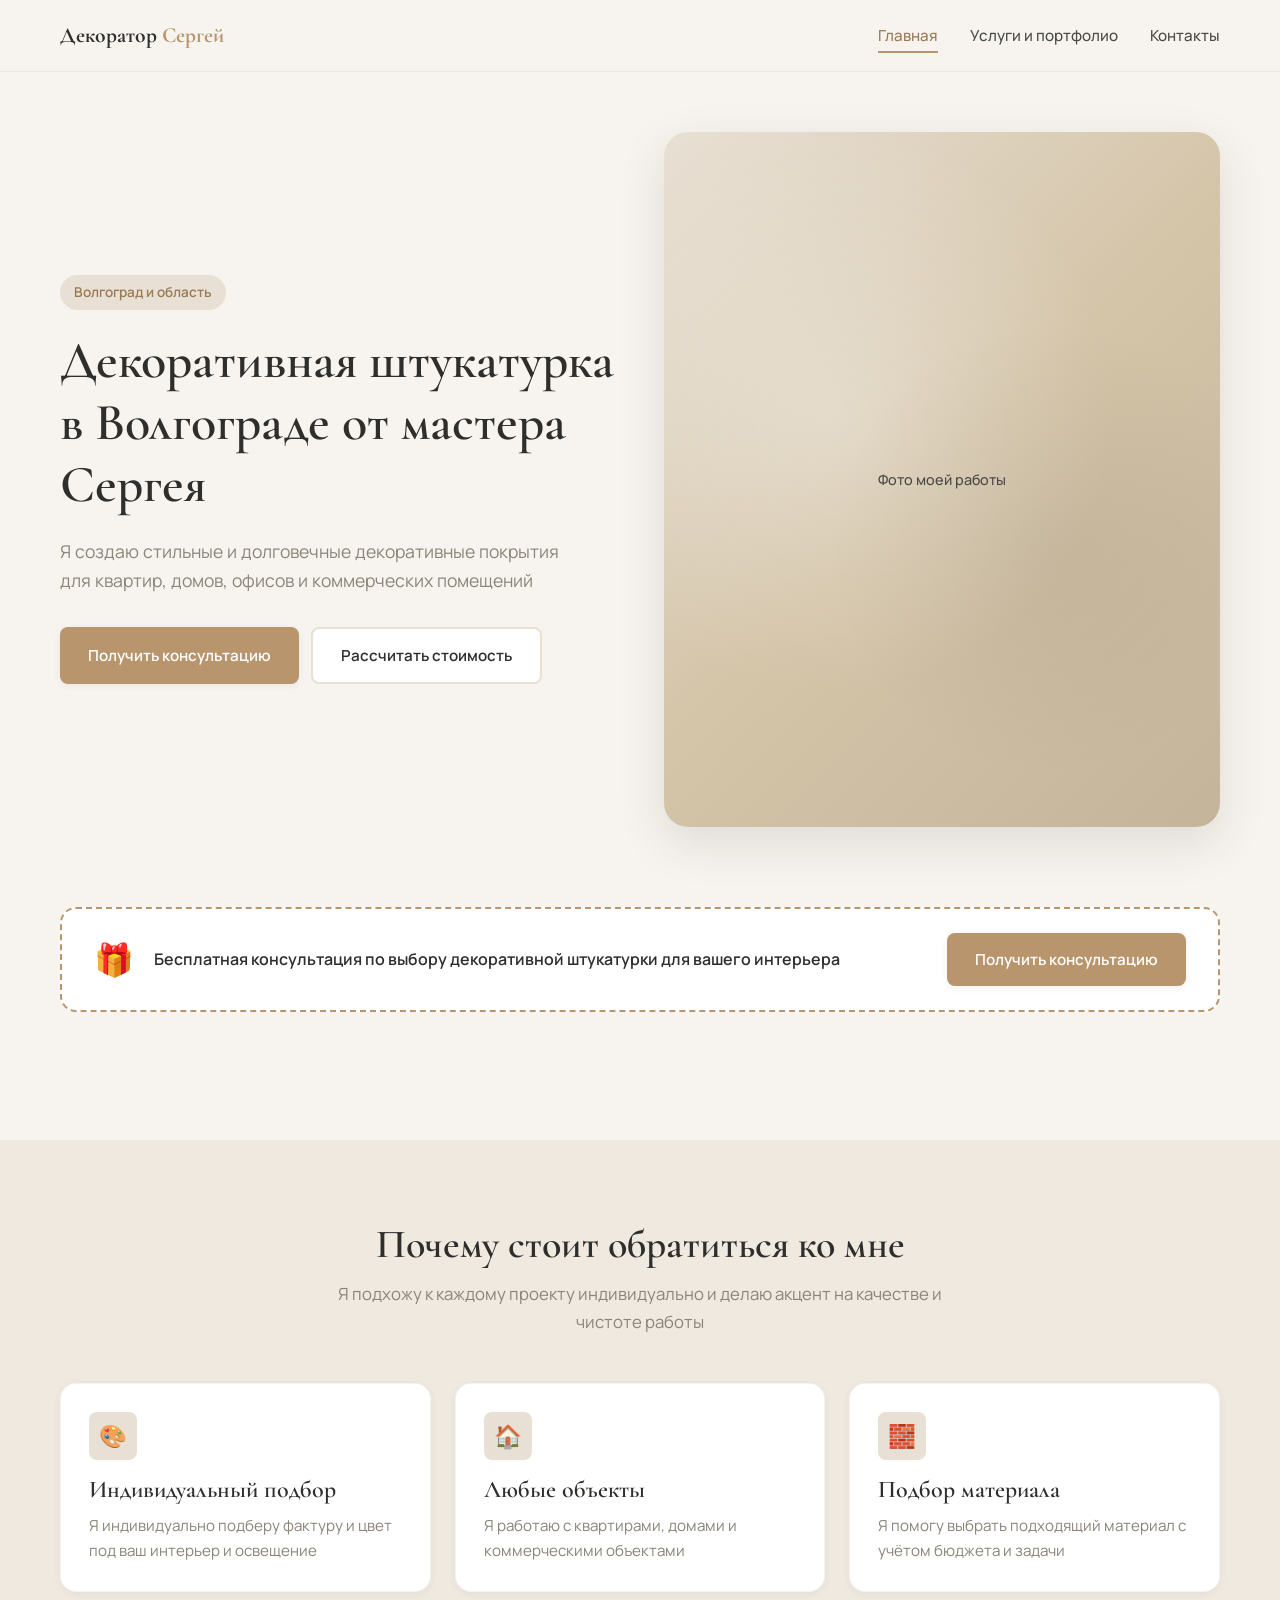
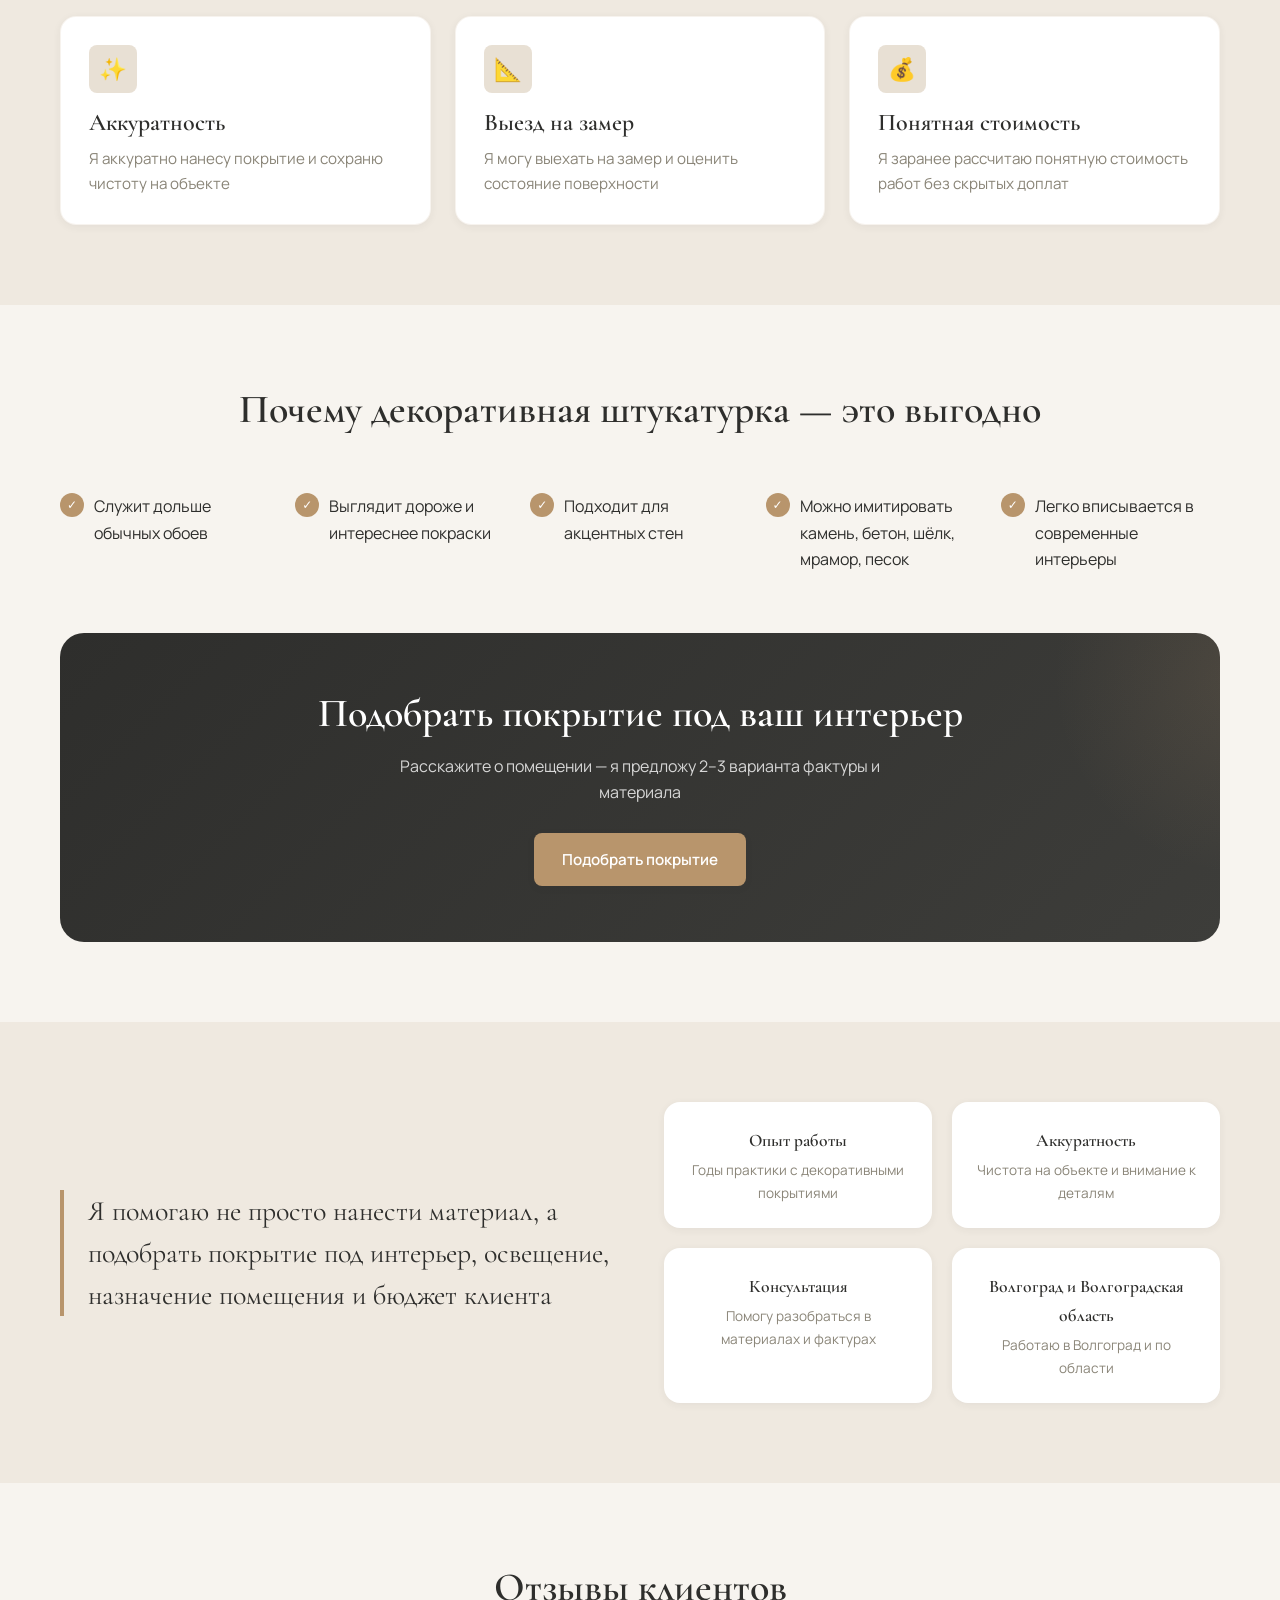
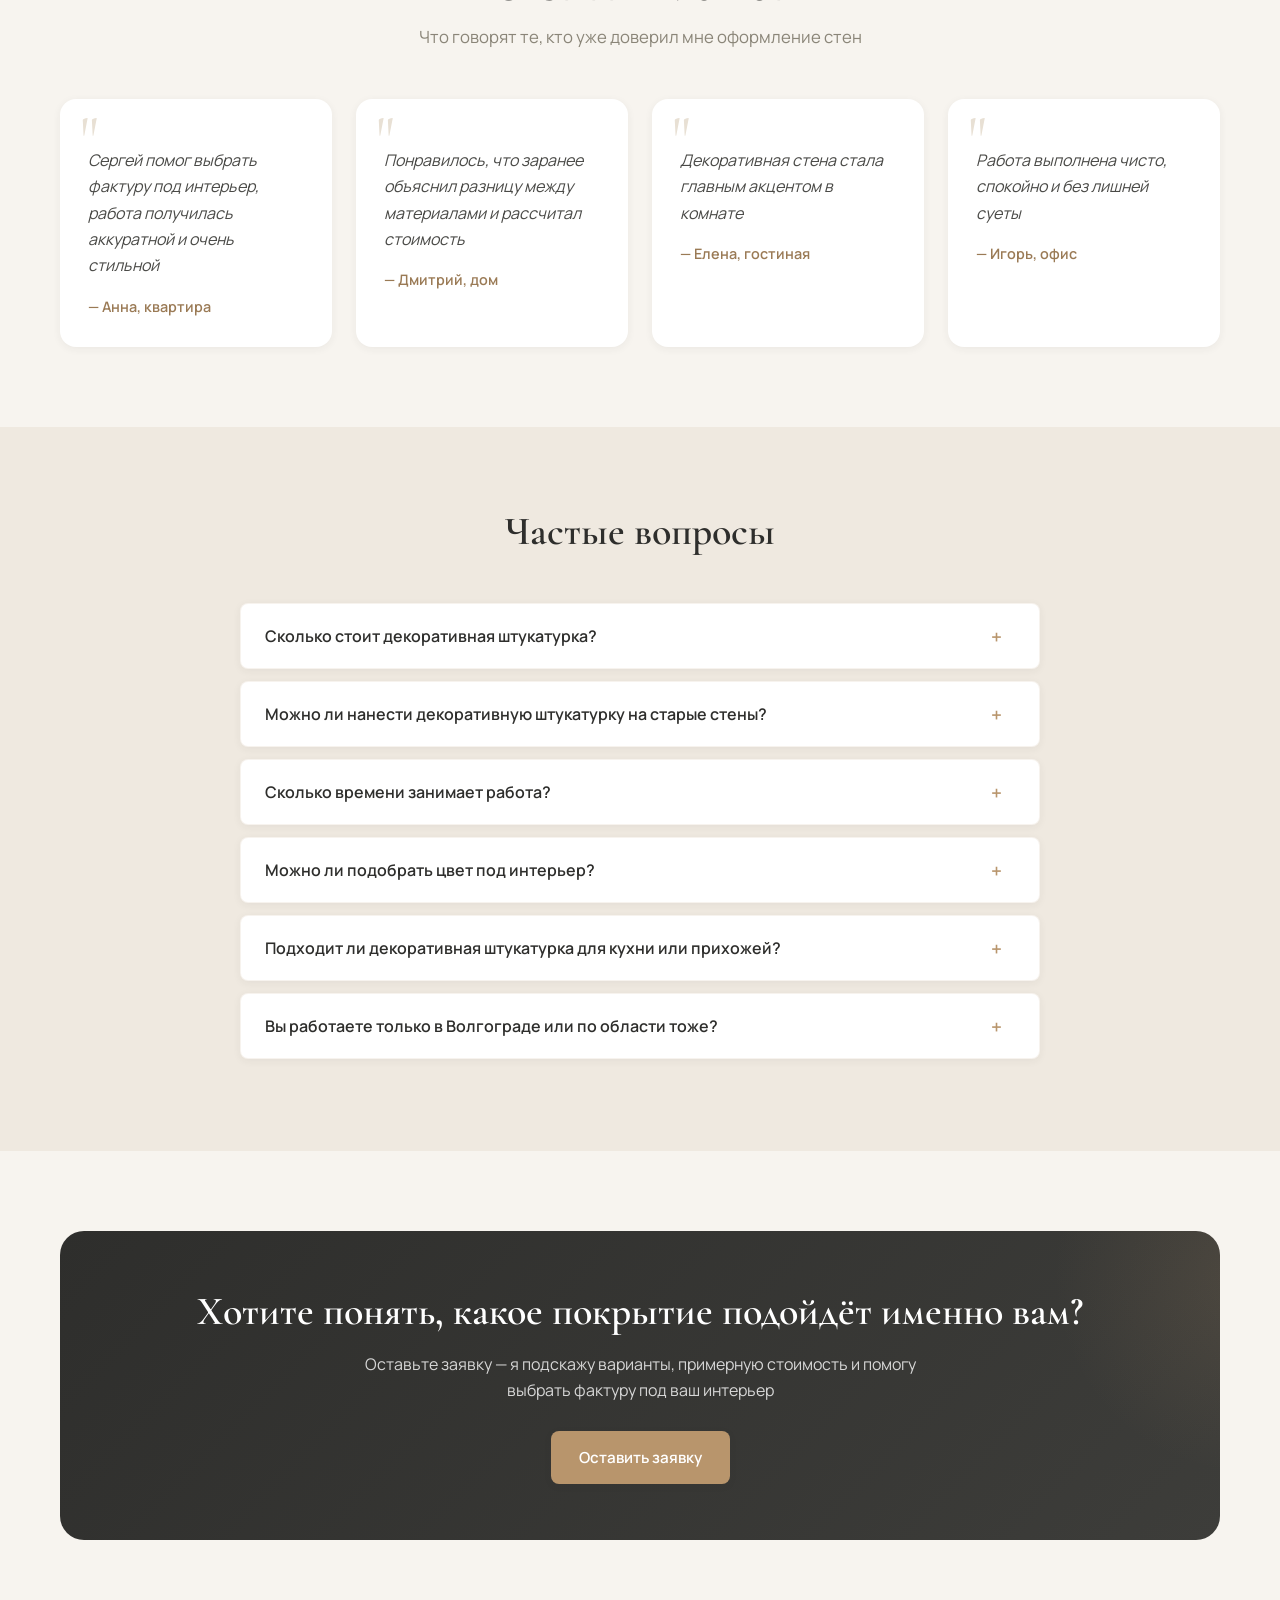
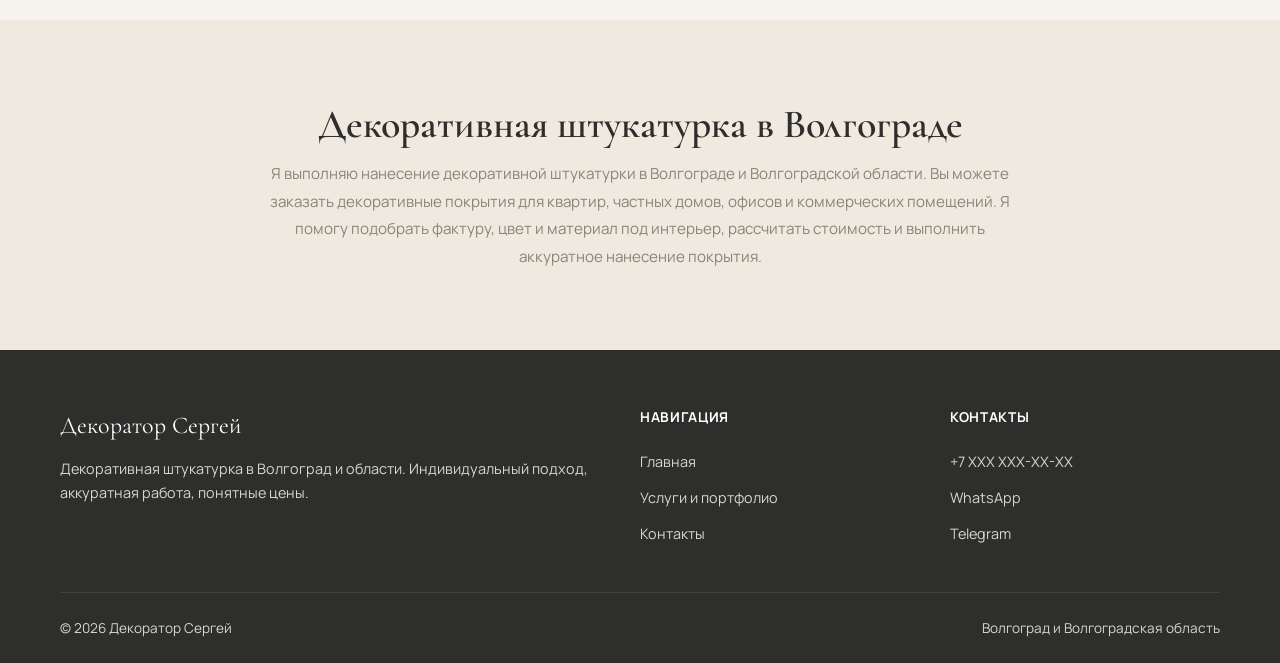
==== index.html @ ebc2ca9f "создание сайта" ====
<!DOCTYPE html>
<html lang="ru">
<head>
  <meta charset="UTF-8">
  <meta name="viewport" content="width=device-width, initial-scale=1.0">
  <title>Декоративная штукатурка в Волгограде — мастер Сергей</title>
  <meta name="description" content="Декоративная штукатурка в Волгограде и области от мастера Сергея. Венецианская, фактурная штукатурка, эффект бетона и шелка. Бесплатная консультация и расчёт стоимости.">
  <link rel="icon" href="/favicon.svg" type="image/svg+xml">
  <link rel="preconnect" href="https://fonts.googleapis.com">
  <link rel="preconnect" href="https://fonts.gstatic.com" crossorigin>
  <link href="https://fonts.googleapis.com/css2?family=Cormorant+Garamond:wght@500;600;700&family=Manrope:wght@400;500;600;700&display=swap" rel="stylesheet">
  <link rel="stylesheet" href="/css/style.css">
</head>
<body>

  <!-- Шапка -->
  <header class="header">
    <div class="container header__inner">
      <a href="/" class="logo">Декоратор <span>Сергей</span></a>
      <nav class="nav">
        <a href="/" class="nav__link nav__link--active">Главная</a>
        <a href="/services/" class="nav__link">Услуги и портфолио</a>
        <a href="/contacts/" class="nav__link">Контакты</a>
      </nav>
      <button class="burger" aria-label="Открыть меню">
        <span></span><span></span><span></span>
      </button>
    </div>
  </header>

  <main>
    <!-- Первый экран -->
    <section class="hero">
      <div class="container hero__grid">
        <div class="hero__content">
          <span class="hero__badge">Волгоград и область</span>
          <h1 class="hero__title">Декоративная штукатурка в Волгограде от мастера Сергея</h1>
          <p class="hero__text">Я создаю стильные и долговечные декоративные покрытия для квартир, домов, офисов и коммерческих помещений</p>
          <div class="btn-group">
            <a href="/contacts/#form" class="btn btn--primary">Получить консультацию</a>
            <a href="/contacts/#form" class="btn btn--secondary">Рассчитать стоимость</a>
          </div>
        </div>
        <div class="hero__image">
          <div class="placeholder-img" role="img" aria-label="Фото декоративной стены — работа мастера Сергея">
            <span>Фото моей работы</span>
          </div>
        </div>
      </div>
    </section>

    <!-- Лид-магнит -->
    <section class="section" style="padding-top: 0;">
      <div class="container">
        <div class="lead-magnet">
          <div class="lead-magnet__icon">🎁</div>
          <p class="lead-magnet__text">Бесплатная консультация по выбору декоративной штукатурки для вашего интерьера</p>
          <a href="/contacts/#form" class="btn btn--primary" style="margin-left: auto; flex-shrink: 0;">Получить консультацию</a>
        </div>
      </div>
    </section>

    <!-- Преимущества -->
    <section class="section section--alt">
      <div class="container">
        <div class="section-header">
          <h2 class="section-title">Почему стоит обратиться ко мне</h2>
          <p class="section-subtitle">Я подхожу к каждому проекту индивидуально и делаю акцент на качестве и чистоте работы</p>
        </div>
        <div class="cards-grid">
          <div class="card">
            <div class="card__icon">🎨</div>
            <h3 class="card__title">Индивидуальный подбор</h3>
            <p class="card__text">Я индивидуально подберу фактуру и цвет под ваш интерьер и освещение</p>
          </div>
          <div class="card">
            <div class="card__icon">🏠</div>
            <h3 class="card__title">Любые объекты</h3>
            <p class="card__text">Я работаю с квартирами, домами и коммерческими объектами</p>
          </div>
          <div class="card">
            <div class="card__icon">🧱</div>
            <h3 class="card__title">Подбор материала</h3>
            <p class="card__text">Я помогу выбрать подходящий материал с учётом бюджета и задачи</p>
          </div>
          <div class="card">
            <div class="card__icon">✨</div>
            <h3 class="card__title">Аккуратность</h3>
            <p class="card__text">Я аккуратно нанесу покрытие и сохраню чистоту на объекте</p>
          </div>
          <div class="card">
            <div class="card__icon">📐</div>
            <h3 class="card__title">Выезд на замер</h3>
            <p class="card__text">Я могу выехать на замер и оценить состояние поверхности</p>
          </div>
          <div class="card">
            <div class="card__icon">💰</div>
            <h3 class="card__title">Понятная стоимость</h3>
            <p class="card__text">Я заранее рассчитаю понятную стоимость работ без скрытых доплат</p>
          </div>
        </div>
      </div>
    </section>

    <!-- Почему декоративная штукатурка выгодна -->
    <section class="section">
      <div class="container">
        <div class="section-header">
          <h2 class="section-title">Почему декоративная штукатурка — это выгодно</h2>
        </div>
        <div class="benefits-list">
          <div class="benefits-list__item">Служит дольше обычных обоев</div>
          <div class="benefits-list__item">Выглядит дороже и интереснее покраски</div>
          <div class="benefits-list__item">Подходит для акцентных стен</div>
          <div class="benefits-list__item">Можно имитировать камень, бетон, шёлк, мрамор, песок</div>
          <div class="benefits-list__item">Легко вписывается в современные интерьеры</div>
        </div>
        <div class="cta-block cta-block--inline">
          <h2>Подобрать покрытие под ваш интерьер</h2>
          <p>Расскажите о помещении — я предложу 2–3 варианта фактуры и материала</p>
          <a href="/contacts/#quiz" class="btn btn--primary">Подобрать покрытие</a>
        </div>
      </div>
    </section>

    <!-- Блок доверия -->
    <section class="section section--alt">
      <div class="container trust-block">
        <blockquote class="trust-block__quote">
          Я помогаю не просто нанести материал, а подобрать покрытие под интерьер, освещение, назначение помещения и бюджет клиента
        </blockquote>
        <div class="trust-stats">
          <div class="trust-stat">
            <div class="trust-stat__value">Опыт работы</div>
            <div class="trust-stat__label">Годы практики с декоративными покрытиями</div>
          </div>
          <div class="trust-stat">
            <div class="trust-stat__value">Аккуратность</div>
            <div class="trust-stat__label">Чистота на объекте и внимание к деталям</div>
          </div>
          <div class="trust-stat">
            <div class="trust-stat__value">Консультация</div>
            <div class="trust-stat__label">Помогу разобраться в материалах и фактурах</div>
          </div>
          <div class="trust-stat">
            <div class="trust-stat__value" data-region>Волгоград и область</div>
            <div class="trust-stat__label">Работаю в <span data-city>Волгограде</span> и по области</div>
          </div>
        </div>
      </div>
    </section>

    <!-- Отзывы -->
    <section class="section">
      <div class="container">
        <div class="section-header">
          <h2 class="section-title">Отзывы клиентов</h2>
          <p class="section-subtitle">Что говорят те, кто уже доверил мне оформление стен</p>
        </div>
        <div class="reviews-grid">
          <div class="review-card">
            <p class="review-card__text">Сергей помог выбрать фактуру под интерьер, работа получилась аккуратной и очень стильной</p>
            <div class="review-card__author">— Анна, квартира</div>
          </div>
          <div class="review-card">
            <p class="review-card__text">Понравилось, что заранее объяснил разницу между материалами и рассчитал стоимость</p>
            <div class="review-card__author">— Дмитрий, дом</div>
          </div>
          <div class="review-card">
            <p class="review-card__text">Декоративная стена стала главным акцентом в комнате</p>
            <div class="review-card__author">— Елена, гостиная</div>
          </div>
          <div class="review-card">
            <p class="review-card__text">Работа выполнена чисто, спокойно и без лишней суеты</p>
            <div class="review-card__author">— Игорь, офис</div>
          </div>
        </div>
      </div>
    </section>

    <!-- FAQ -->
    <section class="section section--alt">
      <div class="container">
        <div class="section-header">
          <h2 class="section-title">Частые вопросы</h2>
        </div>
        <div class="faq-list">
          <div class="faq-item">
            <button class="faq-item__question" type="button">
              Сколько стоит декоративная штукатурка?
              <span class="faq-item__icon">+</span>
            </button>
            <div class="faq-item__answer">
              <div class="faq-item__answer-inner">Я рассчитаю стоимость индивидуально — она зависит от площади, материала и сложности фактуры. Оставьте заявку, и я подготовлю примерный расчёт бесплатно.</div>
            </div>
          </div>
          <div class="faq-item">
            <button class="faq-item__question" type="button">
              Можно ли нанести декоративную штукатурку на старые стены?
              <span class="faq-item__icon">+</span>
            </button>
            <div class="faq-item__answer">
              <div class="faq-item__answer-inner">Да, я подскажу, какая подготовка нужна именно в вашем случае. Часто достаточно выравнивания и грунтовки — я оценю состояние стен на замере.</div>
            </div>
          </div>
          <div class="faq-item">
            <button class="faq-item__question" type="button">
              Сколько времени занимает работа?
              <span class="faq-item__icon">+</span>
            </button>
            <div class="faq-item__answer">
              <div class="faq-item__answer-inner">Срок зависит от площади и сложности покрытия. Одна акцентная стена — 1–2 дня, несколько комнат — от нескольких дней. Я заранее назову сроки при расчёте.</div>
            </div>
          </div>
          <div class="faq-item">
            <button class="faq-item__question" type="button">
              Можно ли подобрать цвет под интерьер?
              <span class="faq-item__icon">+</span>
            </button>
            <div class="faq-item__answer">
              <div class="faq-item__answer-inner">Конечно. Я подберу оттенок под вашу мебель, пол и освещение — можно сделать пробник на стене перед основными работами.</div>
            </div>
          </div>
          <div class="faq-item">
            <button class="faq-item__question" type="button">
              Подходит ли декоративная штукатурка для кухни или прихожей?
              <span class="faq-item__icon">+</span>
            </button>
            <div class="faq-item__answer">
              <div class="faq-item__answer-inner">Да, я подберу материал с нужной влагостойкостью и износостойкостью для зон с повышенной нагрузкой — кухни, прихожие, коридоры.</div>
            </div>
          </div>
          <div class="faq-item">
            <button class="faq-item__question" type="button">
              Вы работаете только в Волгограде или по области тоже?
              <span class="faq-item__icon">+</span>
            </button>
            <div class="faq-item__answer">
              <div class="faq-item__answer-inner">Я работаю в Волгограде и по всей Волгоградской области. Уточните адрес — я скажу, смогу ли выехать на замер.</div>
            </div>
          </div>
        </div>
      </div>
    </section>

    <!-- Финальный CTA -->
    <section class="section">
      <div class="container">
        <div class="cta-block">
          <h2>Хотите понять, какое покрытие подойдёт именно вам?</h2>
          <p>Оставьте заявку — я подскажу варианты, примерную стоимость и помогу выбрать фактуру под ваш интерьер</p>
          <a href="/contacts/#form" class="btn btn--primary">Оставить заявку</a>
        </div>
      </div>
    </section>

    <!-- SEO-текст -->
    <section class="section section--alt">
      <div class="container seo-text">
        <h2 class="section-title">Декоративная штукатурка в Волгограде</h2>
        <p>Я выполняю нанесение декоративной штукатурки в Волгограде и Волгоградской области. Вы можете заказать декоративные покрытия для квартир, частных домов, офисов и коммерческих помещений. Я помогу подобрать фактуру, цвет и материал под интерьер, рассчитать стоимость и выполнить аккуратное нанесение покрытия.</p>
      </div>
    </section>
  </main>

  <!-- Футер -->
  <footer class="footer">
    <div class="container">
      <div class="footer__grid">
        <div>
          <div class="footer__brand">Декоратор Сергей</div>
          <p class="footer__text">Декоративная штукатурка в <span data-city>Волгограде</span> и области. Индивидуальный подход, аккуратная работа, понятные цены.</p>
        </div>
        <div>
          <div class="footer__title">Навигация</div>
          <div class="footer__links">
            <a href="/">Главная</a>
            <a href="/services/">Услуги и портфолио</a>
            <a href="/contacts/">Контакты</a>
          </div>
        </div>
        <div>
          <div class="footer__title">Контакты</div>
          <div class="footer__links">
            <a href="#" data-phone-link><span data-phone>+7 XXX XXX-XX-XX</span></a>
            <a href="#" data-whatsapp>WhatsApp</a>
            <a href="#" data-telegram>Telegram</a>
          </div>
        </div>
      </div>
      <div class="footer__bottom">
        <span>&copy; 2026 Декоратор Сергей</span>
        <span data-region>Волгоград и Волгоградская область</span>
      </div>
    </div>
  </footer>

  <!-- Мобильная кнопка -->
  <div class="mobile-cta">
    <a href="/contacts/#form" class="btn btn--primary">Получить консультацию</a>
  </div>

  <script src="/js/config.js"></script>
  <script src="/js/main.js"></script>
</body>
</html>
---- css/style.css ----
/* ============================================
   Декоративная штукатурка — Сергей, Волгоград
   Основные стили сайта
   ============================================ */

:root {
  --color-bg: #f7f4ef;
  --color-bg-alt: #efe9e0;
  --color-sand: #d4c4a8;
  --color-beige: #e8e0d4;
  --color-warm: #c9b99a;
  --color-graphite: #2e2e2c;
  --color-graphite-light: #4a4a47;
  --color-stone: #8a8578;
  --color-white: #ffffff;
  --color-accent: #b8956c;
  --color-accent-dark: #9a7a55;
  --shadow-sm: 0 2px 8px rgba(46, 46, 44, 0.06);
  --shadow-md: 0 8px 24px rgba(46, 46, 44, 0.08);
  --shadow-lg: 0 16px 48px rgba(46, 46, 44, 0.12);
  --radius-sm: 8px;
  --radius-md: 16px;
  --radius-lg: 24px;
  --font-heading: 'Cormorant Garamond', Georgia, serif;
  --font-body: 'Manrope', system-ui, sans-serif;
  --transition: 0.3s ease;
  --header-height: 72px;
}

*, *::before, *::after {
  box-sizing: border-box;
  margin: 0;
  padding: 0;
}

html {
  scroll-behavior: smooth;
}

body {
  font-family: var(--font-body);
  font-size: 16px;
  line-height: 1.65;
  color: var(--color-graphite);
  background-color: var(--color-bg);
  -webkit-font-smoothing: antialiased;
}

img {
  max-width: 100%;
  height: auto;
  display: block;
}

a {
  color: inherit;
  text-decoration: none;
}

ul, ol {
  list-style: none;
}

button, input, select, textarea {
  font-family: inherit;
  font-size: inherit;
}

.container {
  width: 100%;
  max-width: 1200px;
  margin: 0 auto;
  padding: 0 20px;
}

/* ---- Typography ---- */
h1, h2, h3, h4 {
  font-family: var(--font-heading);
  font-weight: 600;
  line-height: 1.2;
  color: var(--color-graphite);
}

h1 { font-size: clamp(2rem, 5vw, 3.25rem); }
h2 { font-size: clamp(1.75rem, 4vw, 2.5rem); }
h3 { font-size: clamp(1.25rem, 2.5vw, 1.5rem); }

.section-title {
  margin-bottom: 12px;
}

.section-subtitle {
  color: var(--color-stone);
  font-size: 1.05rem;
  max-width: 640px;
  margin-bottom: 40px;
}

.section {
  padding: 80px 0;
}

.section--alt {
  background-color: var(--color-bg-alt);
}

.section-header {
  text-align: center;
  margin-bottom: 48px;
}

.section-header .section-subtitle {
  margin-left: auto;
  margin-right: auto;
}

/* ---- Buttons ---- */
.btn {
  display: inline-flex;
  align-items: center;
  justify-content: center;
  gap: 8px;
  padding: 14px 28px;
  border: none;
  border-radius: var(--radius-sm);
  font-weight: 600;
  font-size: 0.95rem;
  cursor: pointer;
  transition: transform var(--transition), box-shadow var(--transition), background var(--transition);
}

.btn:hover {
  transform: translateY(-2px);
}

.btn--primary {
  background: var(--color-accent);
  color: var(--color-white);
  box-shadow: var(--shadow-sm);
}

.btn--primary:hover {
  background: var(--color-accent-dark);
  box-shadow: var(--shadow-md);
}

.btn--secondary {
  background: var(--color-white);
  color: var(--color-graphite);
  border: 2px solid var(--color-beige);
}

.btn--secondary:hover {
  border-color: var(--color-accent);
  color: var(--color-accent-dark);
}

.btn--outline {
  background: transparent;
  color: var(--color-graphite);
  border: 2px solid var(--color-graphite);
}

.btn--outline:hover {
  background: var(--color-graphite);
  color: var(--color-white);
}

.btn--whatsapp {
  background: #25d366;
  color: var(--color-white);
}

.btn--telegram {
  background: #0088cc;
  color: var(--color-white);
}

.btn--phone {
  background: var(--color-graphite);
  color: var(--color-white);
}

.btn-group {
  display: flex;
  flex-wrap: wrap;
  gap: 12px;
}

/* ---- Header ---- */
.header {
  position: fixed;
  top: 0;
  left: 0;
  right: 0;
  z-index: 1000;
  height: var(--header-height);
  background: rgba(247, 244, 239, 0.95);
  backdrop-filter: blur(12px);
  border-bottom: 1px solid rgba(212, 196, 168, 0.3);
  transition: box-shadow var(--transition);
}

.header--scrolled {
  box-shadow: var(--shadow-sm);
}

.header__inner {
  display: flex;
  align-items: center;
  justify-content: space-between;
  height: var(--header-height);
}

.logo {
  font-family: var(--font-heading);
  font-size: 1.35rem;
  font-weight: 700;
  color: var(--color-graphite);
}

.logo span {
  color: var(--color-accent);
}

.nav {
  display: flex;
  align-items: center;
  gap: 32px;
}

.nav__link {
  font-size: 0.95rem;
  font-weight: 500;
  color: var(--color-graphite-light);
  transition: color var(--transition);
  position: relative;
}

.nav__link::after {
  content: '';
  position: absolute;
  bottom: -4px;
  left: 0;
  width: 0;
  height: 2px;
  background: var(--color-accent);
  transition: width var(--transition);
}

.nav__link:hover,
.nav__link--active {
  color: var(--color-accent-dark);
}

.nav__link:hover::after,
.nav__link--active::after {
  width: 100%;
}

.burger {
  display: none;
  flex-direction: column;
  gap: 5px;
  background: none;
  border: none;
  cursor: pointer;
  padding: 8px;
}

.burger span {
  display: block;
  width: 24px;
  height: 2px;
  background: var(--color-graphite);
  transition: transform var(--transition), opacity var(--transition);
}

.burger--open span:nth-child(1) {
  transform: translateY(7px) rotate(45deg);
}

.burger--open span:nth-child(2) {
  opacity: 0;
}

.burger--open span:nth-child(3) {
  transform: translateY(-7px) rotate(-45deg);
}

/* ---- Hero ---- */
.hero {
  padding-top: calc(var(--header-height) + 60px);
  padding-bottom: 80px;
  min-height: 90vh;
  display: flex;
  align-items: center;
}

.hero__grid {
  display: grid;
  grid-template-columns: 1fr 1fr;
  gap: 48px;
  align-items: center;
}

.hero__badge {
  display: inline-block;
  padding: 6px 14px;
  background: var(--color-beige);
  border-radius: 20px;
  font-size: 0.85rem;
  font-weight: 600;
  color: var(--color-accent-dark);
  margin-bottom: 20px;
}

.hero__title {
  margin-bottom: 20px;
}

.hero__text {
  font-size: 1.1rem;
  color: var(--color-stone);
  margin-bottom: 32px;
  max-width: 520px;
}

.hero__image {
  position: relative;
  border-radius: var(--radius-lg);
  overflow: hidden;
  aspect-ratio: 4/5;
  box-shadow: var(--shadow-lg);
}

.placeholder-img {
  width: 100%;
  height: 100%;
  background: linear-gradient(135deg, var(--color-beige) 0%, var(--color-sand) 50%, #c4b49a 100%);
  display: flex;
  align-items: center;
  justify-content: center;
  flex-direction: column;
  gap: 8px;
  color: var(--color-graphite-light);
  font-size: 0.9rem;
  text-align: center;
  padding: 20px;
}

.placeholder-img::before {
  content: '';
  position: absolute;
  inset: 0;
  background:
    radial-gradient(circle at 30% 40%, rgba(255,255,255,0.3) 0%, transparent 50%),
    radial-gradient(circle at 70% 60%, rgba(0,0,0,0.05) 0%, transparent 40%);
}

.placeholder-img span {
  position: relative;
  z-index: 1;
  font-weight: 500;
}

/* ---- Cards Grid ---- */
.cards-grid {
  display: grid;
  grid-template-columns: repeat(auto-fill, minmax(280px, 1fr));
  gap: 24px;
}

.card {
  background: var(--color-white);
  border-radius: var(--radius-md);
  padding: 28px;
  box-shadow: var(--shadow-sm);
  transition: transform var(--transition), box-shadow var(--transition);
  border: 1px solid rgba(212, 196, 168, 0.2);
}

.card:hover {
  transform: translateY(-4px);
  box-shadow: var(--shadow-md);
}

.card__icon {
  width: 48px;
  height: 48px;
  background: var(--color-beige);
  border-radius: var(--radius-sm);
  display: flex;
  align-items: center;
  justify-content: center;
  font-size: 1.4rem;
  margin-bottom: 16px;
}

.card__title {
  margin-bottom: 8px;
}

.card__text {
  color: var(--color-stone);
  font-size: 0.95rem;
}

/* ---- Benefits list ---- */
.benefits-list {
  display: grid;
  grid-template-columns: repeat(auto-fill, minmax(200px, 1fr));
  gap: 16px;
}

.benefits-list__item {
  display: flex;
  align-items: flex-start;
  gap: 10px;
  padding: 12px 0;
}

.benefits-list__item::before {
  content: '✓';
  flex-shrink: 0;
  width: 24px;
  height: 24px;
  background: var(--color-accent);
  color: var(--color-white);
  border-radius: 50%;
  display: flex;
  align-items: center;
  justify-content: center;
  font-size: 0.75rem;
  font-weight: 700;
}

/* ---- Trust block ---- */
.trust-block {
  display: grid;
  grid-template-columns: 1fr 1fr;
  gap: 48px;
  align-items: center;
}

.trust-block__quote {
  font-family: var(--font-heading);
  font-size: clamp(1.25rem, 2.5vw, 1.75rem);
  line-height: 1.5;
  color: var(--color-graphite);
  padding-left: 24px;
  border-left: 4px solid var(--color-accent);
}

.trust-stats {
  display: grid;
  grid-template-columns: 1fr 1fr;
  gap: 20px;
}

.trust-stat {
  background: var(--color-white);
  padding: 24px;
  border-radius: var(--radius-md);
  box-shadow: var(--shadow-sm);
  text-align: center;
}

.trust-stat__value {
  font-family: var(--font-heading);
  font-size: 1.1rem;
  font-weight: 600;
  margin-bottom: 4px;
}

.trust-stat__label {
  font-size: 0.85rem;
  color: var(--color-stone);
}

/* ---- CTA Block ---- */
.cta-block {
  background: linear-gradient(135deg, var(--color-graphite) 0%, #3d3d3a 100%);
  color: var(--color-white);
  border-radius: var(--radius-lg);
  padding: 56px 48px;
  text-align: center;
  position: relative;
  overflow: hidden;
}

.cta-block::before {
  content: '';
  position: absolute;
  top: -50%;
  right: -20%;
  width: 400px;
  height: 400px;
  background: radial-gradient(circle, rgba(184, 149, 108, 0.15) 0%, transparent 70%);
  border-radius: 50%;
}

.cta-block h2 {
  color: var(--color-white);
  margin-bottom: 16px;
  position: relative;
}

.cta-block p {
  color: rgba(255, 255, 255, 0.8);
  max-width: 560px;
  margin: 0 auto 28px;
  position: relative;
}

.cta-block .btn--primary {
  position: relative;
}

.cta-block--inline {
  margin-top: 48px;
}

/* ---- Lead magnet ---- */
.lead-magnet {
  background: var(--color-white);
  border: 2px dashed var(--color-accent);
  border-radius: var(--radius-md);
  padding: 24px 32px;
  display: flex;
  align-items: center;
  gap: 20px;
  margin-bottom: 48px;
}

.lead-magnet__icon {
  font-size: 2rem;
  flex-shrink: 0;
}

.lead-magnet__text {
  font-weight: 600;
  color: var(--color-graphite);
}

/* ---- Reviews ---- */
.reviews-grid {
  display: grid;
  grid-template-columns: repeat(auto-fill, minmax(260px, 1fr));
  gap: 24px;
}

.review-card {
  background: var(--color-white);
  border-radius: var(--radius-md);
  padding: 28px;
  box-shadow: var(--shadow-sm);
  position: relative;
}

.review-card::before {
  content: '"';
  font-family: var(--font-heading);
  font-size: 4rem;
  color: var(--color-beige);
  position: absolute;
  top: 8px;
  left: 20px;
  line-height: 1;
}

.review-card__text {
  position: relative;
  z-index: 1;
  font-style: italic;
  color: var(--color-graphite-light);
  margin-bottom: 16px;
  padding-top: 20px;
}

.review-card__author {
  font-weight: 600;
  font-size: 0.9rem;
  color: var(--color-accent-dark);
}

/* ---- FAQ ---- */
.faq-list {
  max-width: 800px;
  margin: 0 auto;
}

.faq-item {
  background: var(--color-white);
  border-radius: var(--radius-sm);
  margin-bottom: 12px;
  box-shadow: var(--shadow-sm);
  overflow: hidden;
  border: 1px solid rgba(212, 196, 168, 0.2);
}

.faq-item__question {
  width: 100%;
  padding: 20px 24px;
  background: none;
  border: none;
  text-align: left;
  font-weight: 600;
  font-size: 1rem;
  cursor: pointer;
  display: flex;
  justify-content: space-between;
  align-items: center;
  gap: 16px;
  color: var(--color-graphite);
  transition: color var(--transition);
}

.faq-item__question:hover {
  color: var(--color-accent-dark);
}

.faq-item__icon {
  flex-shrink: 0;
  width: 24px;
  height: 24px;
  transition: transform var(--transition);
  font-size: 1.2rem;
  color: var(--color-accent);
}

.faq-item--open .faq-item__icon {
  transform: rotate(45deg);
}

.faq-item__answer {
  max-height: 0;
  overflow: hidden;
  transition: max-height 0.4s ease, padding 0.4s ease;
}

.faq-item--open .faq-item__answer {
  max-height: 300px;
}

.faq-item__answer-inner {
  padding: 0 24px 20px;
  color: var(--color-stone);
  font-size: 0.95rem;
}

/* ---- SEO text ---- */
.seo-text {
  max-width: 800px;
  margin: 0 auto;
  text-align: center;
}

.seo-text p {
  color: var(--color-stone);
  font-size: 0.95rem;
  line-height: 1.8;
}

/* ---- Services page ---- */
.service-card {
  background: var(--color-white);
  border-radius: var(--radius-md);
  overflow: hidden;
  box-shadow: var(--shadow-sm);
  transition: transform var(--transition), box-shadow var(--transition);
  border: 1px solid rgba(212, 196, 168, 0.2);
}

.service-card:hover {
  transform: translateY(-4px);
  box-shadow: var(--shadow-md);
}

.service-card__image {
  aspect-ratio: 16/10;
  overflow: hidden;
}

.service-card__body {
  padding: 24px;
}

.service-card__title {
  margin-bottom: 8px;
}

.service-card__text {
  color: var(--color-stone);
  font-size: 0.95rem;
}

/* ---- Process steps ---- */
.process-steps {
  display: grid;
  grid-template-columns: repeat(auto-fill, minmax(140px, 1fr));
  gap: 16px;
  counter-reset: step;
}

.process-step {
  text-align: center;
  padding: 24px 16px;
  background: var(--color-white);
  border-radius: var(--radius-md);
  box-shadow: var(--shadow-sm);
  position: relative;
}

.process-step::before {
  counter-increment: step;
  content: counter(step);
  display: flex;
  align-items: center;
  justify-content: center;
  width: 36px;
  height: 36px;
  background: var(--color-accent);
  color: var(--color-white);
  border-radius: 50%;
  font-weight: 700;
  font-size: 0.9rem;
  margin: 0 auto 12px;
}

.process-step__text {
  font-size: 0.85rem;
  color: var(--color-graphite-light);
  line-height: 1.4;
}

/* ---- Portfolio ---- */
.portfolio-grid {
  display: grid;
  grid-template-columns: repeat(auto-fill, minmax(300px, 1fr));
  gap: 24px;
}

.portfolio-card {
  background: var(--color-white);
  border-radius: var(--radius-md);
  overflow: hidden;
  box-shadow: var(--shadow-sm);
  transition: transform var(--transition), box-shadow var(--transition);
}

.portfolio-card:hover {
  transform: translateY(-4px);
  box-shadow: var(--shadow-md);
}

.portfolio-card__image {
  aspect-ratio: 4/3;
  overflow: hidden;
}

.portfolio-card__body {
  padding: 20px;
}

.portfolio-card__tags {
  display: flex;
  flex-wrap: wrap;
  gap: 6px;
  margin-bottom: 8px;
}

.tag {
  display: inline-block;
  padding: 4px 10px;
  background: var(--color-beige);
  border-radius: 12px;
  font-size: 0.75rem;
  font-weight: 600;
  color: var(--color-accent-dark);
}

.portfolio-card__title {
  margin-bottom: 6px;
}

.portfolio-card__desc {
  font-size: 0.9rem;
  color: var(--color-stone);
}

/* ---- Pricing factors ---- */
.pricing-factors {
  display: grid;
  grid-template-columns: repeat(auto-fill, minmax(240px, 1fr));
  gap: 16px;
  margin-bottom: 32px;
}

.pricing-factor {
  display: flex;
  align-items: center;
  gap: 12px;
  padding: 16px 20px;
  background: var(--color-white);
  border-radius: var(--radius-sm);
  box-shadow: var(--shadow-sm);
}

.pricing-factor::before {
  content: '•';
  color: var(--color-accent);
  font-size: 1.5rem;
  line-height: 1;
}

/* ---- Contacts page ---- */
.contacts-grid {
  display: grid;
  grid-template-columns: 1fr 1fr;
  gap: 48px;
  align-items: start;
}

.contact-info__item {
  display: flex;
  align-items: flex-start;
  gap: 12px;
  margin-bottom: 20px;
}

.contact-info__icon {
  width: 40px;
  height: 40px;
  background: var(--color-beige);
  border-radius: var(--radius-sm);
  display: flex;
  align-items: center;
  justify-content: center;
  flex-shrink: 0;
}

.contact-info__label {
  font-size: 0.8rem;
  color: var(--color-stone);
  margin-bottom: 2px;
}

.contact-info__value {
  font-weight: 600;
}

.contact-buttons {
  display: flex;
  flex-direction: column;
  gap: 10px;
  margin-top: 24px;
}

.contact-buttons .btn {
  width: 100%;
}

/* ---- Form ---- */
.form {
  background: var(--color-white);
  border-radius: var(--radius-md);
  padding: 32px;
  box-shadow: var(--shadow-md);
}

.form__title {
  margin-bottom: 24px;
}

.form-group {
  margin-bottom: 18px;
}

.form-group label {
  display: block;
  font-weight: 600;
  font-size: 0.9rem;
  margin-bottom: 6px;
}

.form-group input,
.form-group select,
.form-group textarea {
  width: 100%;
  padding: 12px 16px;
  border: 2px solid var(--color-beige);
  border-radius: var(--radius-sm);
  background: var(--color-bg);
  transition: border-color var(--transition);
}

.form-group input:focus,
.form-group select:focus,
.form-group textarea:focus {
  outline: none;
  border-color: var(--color-accent);
}

.form-group textarea {
  min-height: 100px;
  resize: vertical;
}

.form-checkbox {
  display: flex;
  align-items: flex-start;
  gap: 10px;
  font-size: 0.85rem;
  color: var(--color-stone);
  cursor: pointer;
}

.form-checkbox input {
  margin-top: 3px;
  flex-shrink: 0;
  width: 18px;
  height: 18px;
  accent-color: var(--color-accent);
}

.form-success {
  display: none;
  text-align: center;
  padding: 40px 20px;
}

.form-success--visible {
  display: block;
}

.form-success__icon {
  font-size: 3rem;
  margin-bottom: 16px;
}

.form-success p {
  color: var(--color-stone);
  margin-bottom: 20px;
}

.form--hidden {
  display: none;
}

/* ---- Quiz ---- */
.quiz {
  background: var(--color-white);
  border-radius: var(--radius-md);
  padding: 32px;
  box-shadow: var(--shadow-md);
  margin-top: 48px;
}

.quiz__title {
  margin-bottom: 8px;
}

.quiz__subtitle {
  color: var(--color-stone);
  margin-bottom: 28px;
}

.quiz-step {
  display: none;
}

.quiz-step--active {
  display: block;
}

.quiz-step__question {
  font-weight: 600;
  margin-bottom: 16px;
}

.quiz-options {
  display: flex;
  flex-direction: column;
  gap: 10px;
}

.quiz-option {
  padding: 14px 18px;
  background: var(--color-bg);
  border: 2px solid var(--color-beige);
  border-radius: var(--radius-sm);
  cursor: pointer;
  transition: border-color var(--transition), background var(--transition);
  text-align: left;
}

.quiz-option:hover,
.quiz-option--selected {
  border-color: var(--color-accent);
  background: rgba(184, 149, 108, 0.08);
}

.quiz-result {
  display: none;
  text-align: center;
}

.quiz-result--visible {
  display: block;
}

.quiz-result p {
  color: var(--color-stone);
  margin-bottom: 20px;
}

.quiz-progress {
  display: flex;
  gap: 8px;
  margin-bottom: 24px;
}

.quiz-progress__dot {
  width: 10px;
  height: 10px;
  border-radius: 50%;
  background: var(--color-beige);
  transition: background var(--transition);
}

.quiz-progress__dot--active,
.quiz-progress__dot--done {
  background: var(--color-accent);
}

/* ---- Footer ---- */
.footer {
  background: var(--color-graphite);
  color: rgba(255, 255, 255, 0.8);
  padding: 56px 0 24px;
}

.footer__grid {
  display: grid;
  grid-template-columns: 2fr 1fr 1fr;
  gap: 40px;
  margin-bottom: 40px;
}

.footer__brand {
  font-family: var(--font-heading);
  font-size: 1.5rem;
  color: var(--color-white);
  margin-bottom: 12px;
}

.footer__text {
  font-size: 0.9rem;
  line-height: 1.6;
}

.footer__title {
  font-family: var(--font-body);
  font-size: 0.85rem;
  font-weight: 700;
  text-transform: uppercase;
  letter-spacing: 0.05em;
  color: var(--color-white);
  margin-bottom: 16px;
}

.footer__links a {
  display: block;
  padding: 6px 0;
  font-size: 0.9rem;
  transition: color var(--transition);
}

.footer__links a:hover {
  color: var(--color-accent);
}

.footer__bottom {
  border-top: 1px solid rgba(255, 255, 255, 0.1);
  padding-top: 24px;
  display: flex;
  justify-content: space-between;
  align-items: center;
  font-size: 0.85rem;
}

/* ---- Mobile CTA ---- */
.mobile-cta {
  display: none;
  position: fixed;
  bottom: 0;
  left: 0;
  right: 0;
  z-index: 999;
  padding: 12px 16px;
  background: rgba(247, 244, 239, 0.95);
  backdrop-filter: blur(12px);
  border-top: 1px solid rgba(212, 196, 168, 0.3);
  box-shadow: 0 -4px 16px rgba(0, 0, 0, 0.08);
}

.mobile-cta .btn {
  width: 100%;
}

/* ---- Page header (inner pages) ---- */
.page-hero {
  padding-top: calc(var(--header-height) + 48px);
  padding-bottom: 48px;
  text-align: center;
  background: linear-gradient(180deg, var(--color-bg-alt) 0%, var(--color-bg) 100%);
}

.page-hero h1 {
  margin-bottom: 12px;
}

.page-hero p {
  color: var(--color-stone);
  max-width: 600px;
  margin: 0 auto;
}

/* ---- Responsive ---- */
@media (max-width: 992px) {
  .hero__grid,
  .trust-block,
  .contacts-grid {
    grid-template-columns: 1fr;
  }

  .hero__image {
    max-width: 500px;
    margin: 0 auto;
  }

  .footer__grid {
    grid-template-columns: 1fr 1fr;
  }
}

@media (max-width: 768px) {
  .section {
    padding: 56px 0;
  }

  .burger {
    display: flex;
  }

  .nav {
    position: fixed;
    top: var(--header-height);
    left: 0;
    right: 0;
    background: var(--color-white);
    flex-direction: column;
    padding: 24px;
    gap: 0;
    box-shadow: var(--shadow-md);
    transform: translateY(-100%);
    opacity: 0;
    pointer-events: none;
    transition: transform var(--transition), opacity var(--transition);
  }

  .nav--open {
    transform: translateY(0);
    opacity: 1;
    pointer-events: auto;
  }

  .nav__link {
    padding: 14px 0;
    width: 100%;
    border-bottom: 1px solid var(--color-beige);
  }

  .trust-stats {
    grid-template-columns: 1fr;
  }

  .cta-block {
    padding: 40px 24px;
  }

  .lead-magnet {
    flex-direction: column;
    text-align: center;
  }

  .footer__grid {
    grid-template-columns: 1fr;
  }

  .footer__bottom {
    flex-direction: column;
    gap: 8px;
    text-align: center;
  }

  .mobile-cta {
    display: block;
  }

  body {
    padding-bottom: 72px;
  }

  .process-steps {
    grid-template-columns: 1fr 1fr;
  }
}

@media (max-width: 480px) {
  .process-steps {
    grid-template-columns: 1fr;
  }

  .btn-group {
    flex-direction: column;
  }

  .btn-group .btn {
    width: 100%;
  }
}
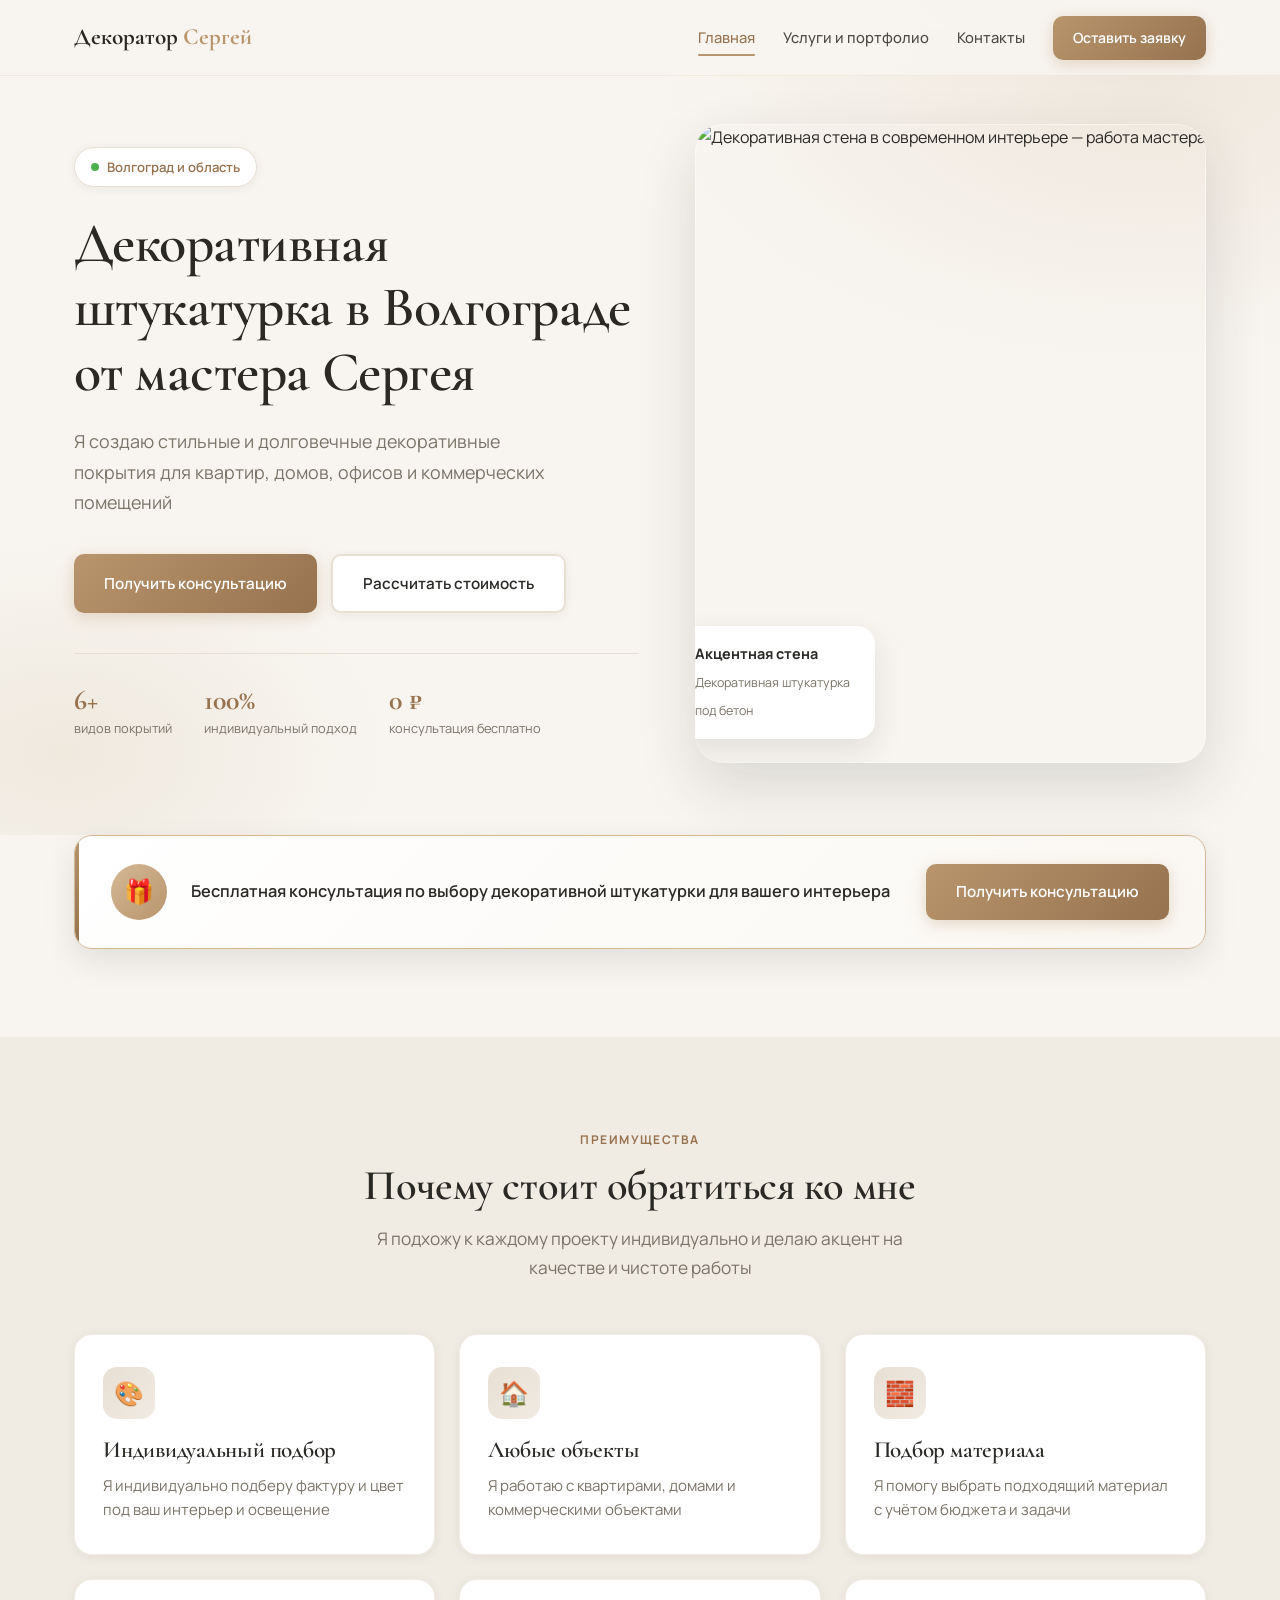
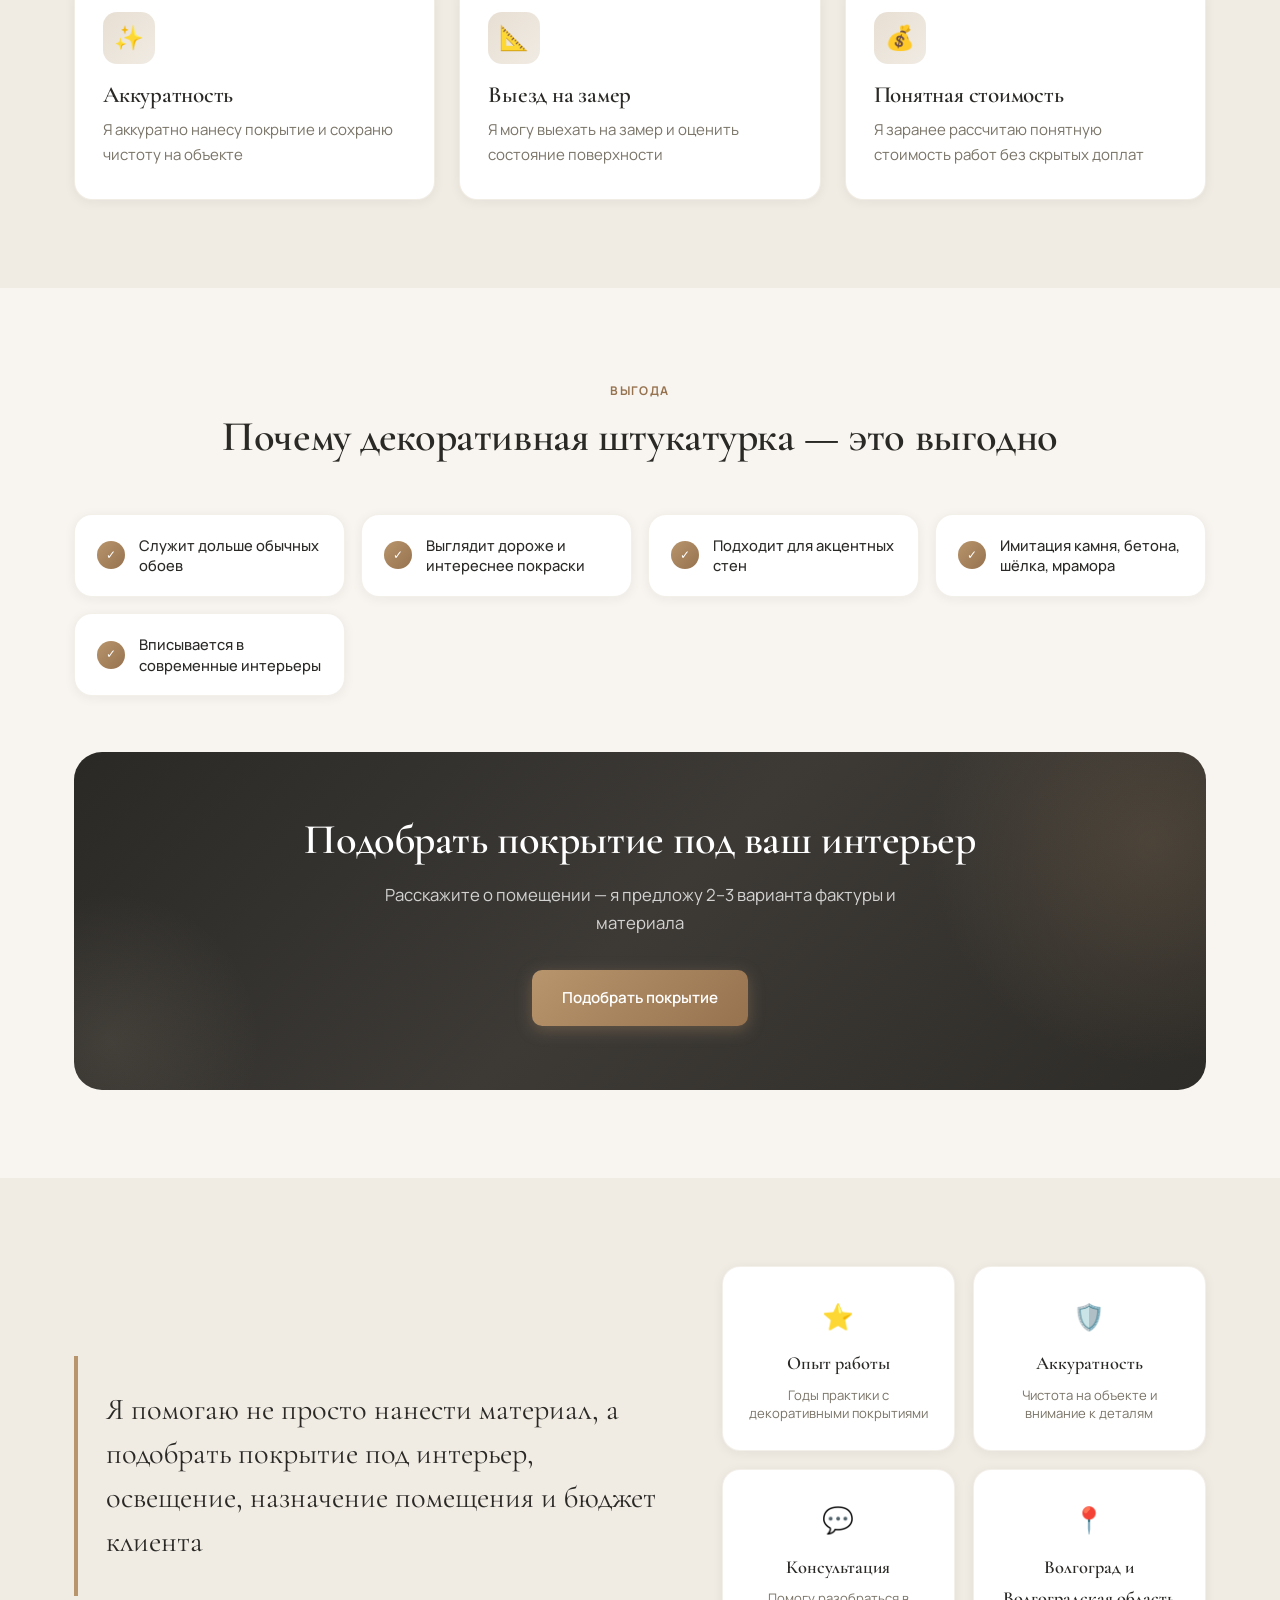
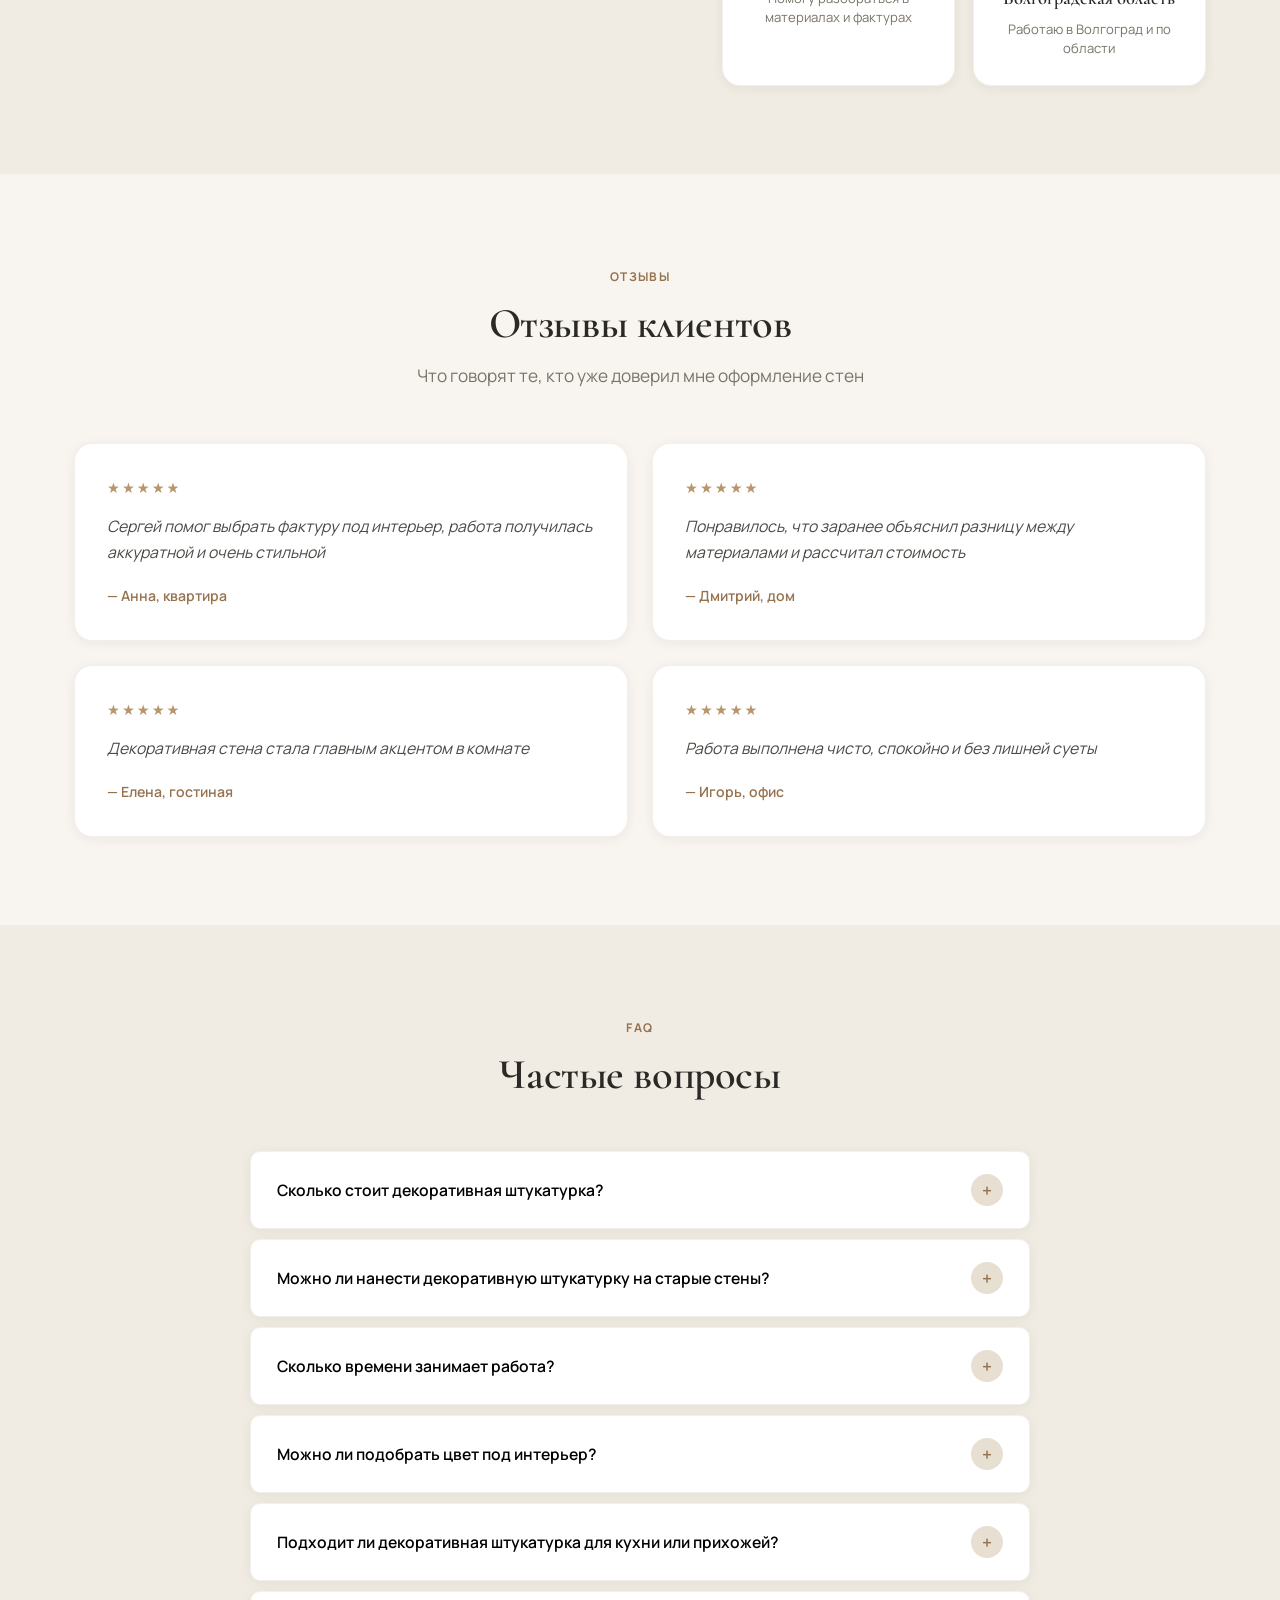
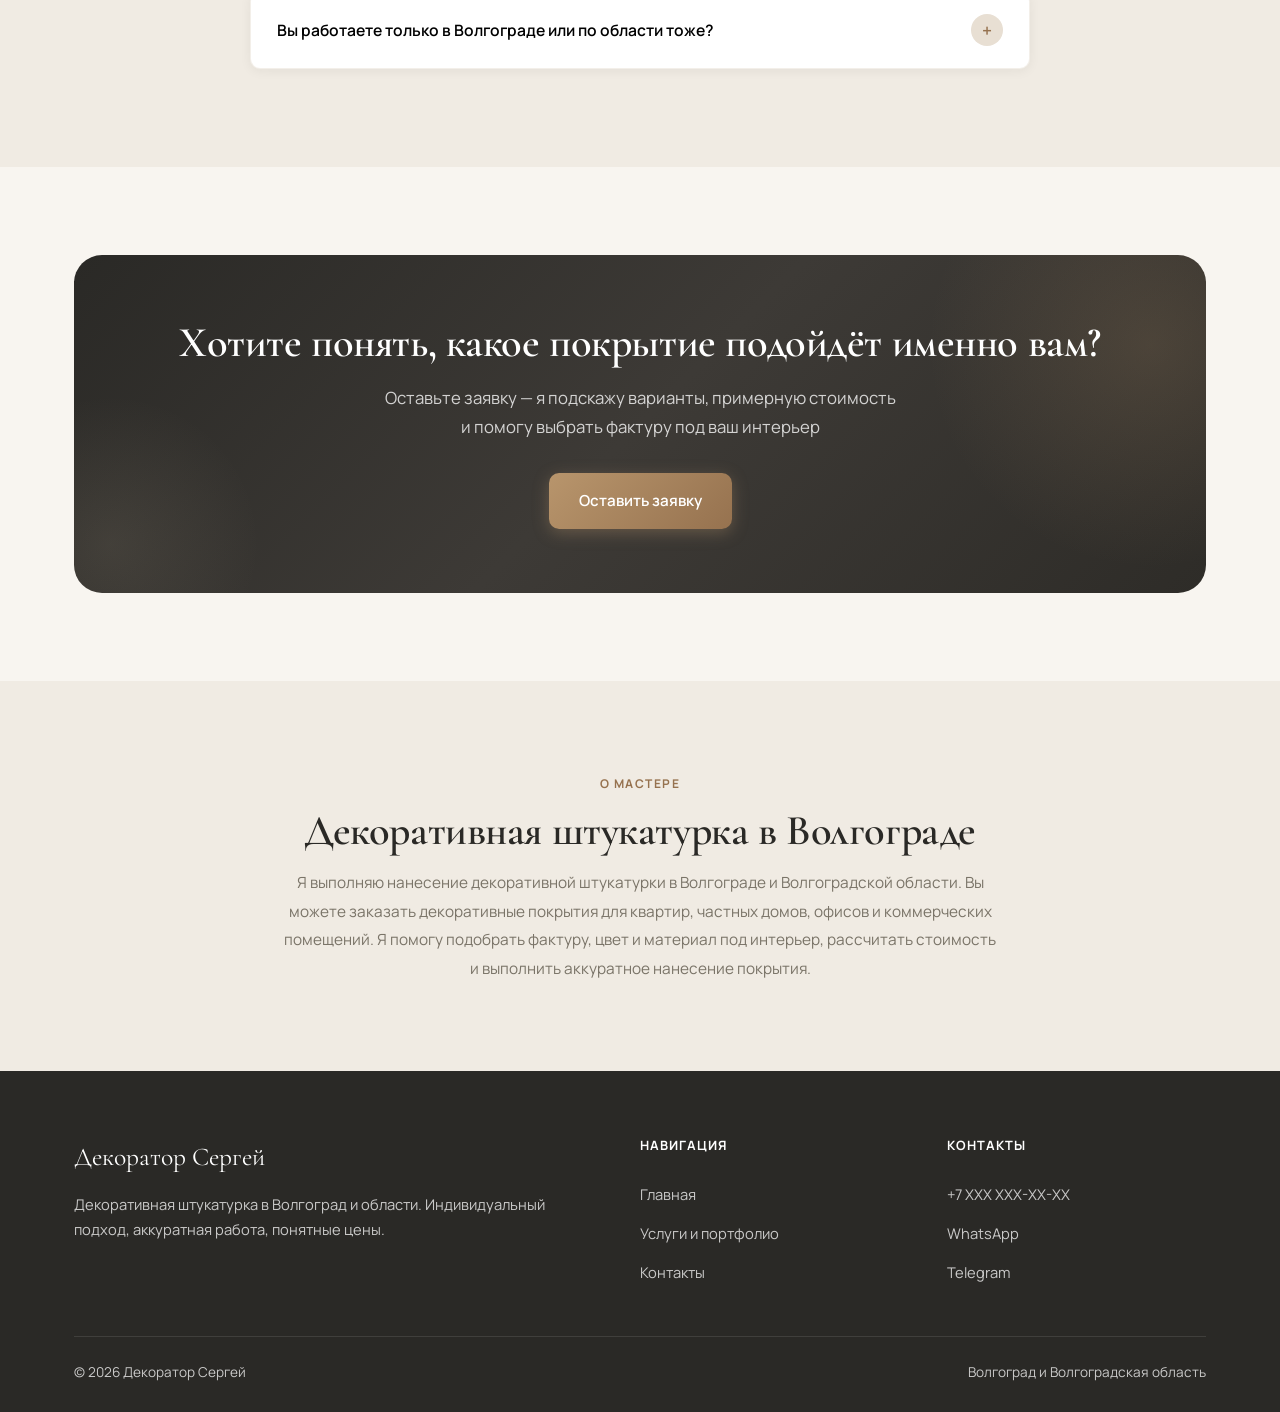
==== commit 2ac725e6: "исправлена ошибка открытия по ссылке" ====
--- a/index.html
+++ b/index.html
@@ -5,95 +5,115 @@
   <meta name="viewport" content="width=device-width, initial-scale=1.0">
   <title>Декоративная штукатурка в Волгограде — мастер Сергей</title>
   <meta name="description" content="Декоративная штукатурка в Волгограде и области от мастера Сергея. Венецианская, фактурная штукатурка, эффект бетона и шелка. Бесплатная консультация и расчёт стоимости.">
-  <link rel="icon" href="/favicon.svg" type="image/svg+xml">
+  <link rel="icon" href="favicon.svg" type="image/svg+xml">
   <link rel="preconnect" href="https://fonts.googleapis.com">
   <link rel="preconnect" href="https://fonts.gstatic.com" crossorigin>
   <link href="https://fonts.googleapis.com/css2?family=Cormorant+Garamond:wght@500;600;700&family=Manrope:wght@400;500;600;700&display=swap" rel="stylesheet">
-  <link rel="stylesheet" href="/css/style.css">
+  <link rel="stylesheet" href="css/style.css">
 </head>
 <body>
 
-  <!-- Шапка -->
   <header class="header">
     <div class="container header__inner">
-      <a href="/" class="logo">Декоратор <span>Сергей</span></a>
-      <nav class="nav">
-        <a href="/" class="nav__link nav__link--active">Главная</a>
-        <a href="/services/" class="nav__link">Услуги и портфолио</a>
-        <a href="/contacts/" class="nav__link">Контакты</a>
-      </nav>
-      <button class="burger" aria-label="Открыть меню">
-        <span></span><span></span><span></span>
-      </button>
+      <a href="index.html" class="logo">Декоратор <span>Сергей</span></a>
+      <div class="header__actions">
+        <nav class="nav">
+          <a href="index.html" class="nav__link nav__link--active">Главная</a>
+          <a href="services.html" class="nav__link">Услуги и портфолио</a>
+          <a href="contacts.html" class="nav__link">Контакты</a>
+          <a href="contacts.html#form" class="btn btn--primary nav__cta">Оставить заявку</a>
+        </nav>
+        <button class="burger" aria-label="Открыть меню">
+          <span></span><span></span><span></span>
+        </button>
+      </div>
     </div>
   </header>
 
   <main>
-    <!-- Первый экран -->
     <section class="hero">
       <div class="container hero__grid">
-        <div class="hero__content">
+        <div class="hero__content reveal">
           <span class="hero__badge">Волгоград и область</span>
           <h1 class="hero__title">Декоративная штукатурка в Волгограде от мастера Сергея</h1>
           <p class="hero__text">Я создаю стильные и долговечные декоративные покрытия для квартир, домов, офисов и коммерческих помещений</p>
           <div class="btn-group">
-            <a href="/contacts/#form" class="btn btn--primary">Получить консультацию</a>
-            <a href="/contacts/#form" class="btn btn--secondary">Рассчитать стоимость</a>
-          </div>
-        </div>
-        <div class="hero__image">
-          <div class="placeholder-img" role="img" aria-label="Фото декоративной стены — работа мастера Сергея">
-            <span>Фото моей работы</span>
-          </div>
-        </div>
-      </div>
-    </section>
-
-    <!-- Лид-магнит -->
+            <a href="contacts.html#form" class="btn btn--primary">Получить консультацию</a>
+            <a href="contacts.html#form" class="btn btn--secondary">Рассчитать стоимость</a>
+          </div>
+          <div class="hero__stats">
+            <div>
+              <div class="hero__stat-value">6+</div>
+              <div class="hero__stat-label">видов покрытий</div>
+            </div>
+            <div>
+              <div class="hero__stat-value">100%</div>
+              <div class="hero__stat-label">индивидуальный подход</div>
+            </div>
+            <div>
+              <div class="hero__stat-value">0 ₽</div>
+              <div class="hero__stat-label">консультация бесплатно</div>
+            </div>
+          </div>
+        </div>
+        <div class="hero__image reveal">
+          <img
+            class="hero__photo"
+            src="https://images.unsplash.com/photo-1615529328331-f8917597711f?w=900&q=80"
+            alt="Декоративная стена в современном интерьере — работа мастера"
+          >
+          <div class="hero__float-card">
+            <strong>Акцентная стена</strong>
+            <span>Декоративная штукатурка под бетон</span>
+          </div>
+        </div>
+      </div>
+    </section>
+
     <section class="section" style="padding-top: 0;">
-      <div class="container">
+      <div class="container reveal">
         <div class="lead-magnet">
           <div class="lead-magnet__icon">🎁</div>
           <p class="lead-magnet__text">Бесплатная консультация по выбору декоративной штукатурки для вашего интерьера</p>
-          <a href="/contacts/#form" class="btn btn--primary" style="margin-left: auto; flex-shrink: 0;">Получить консультацию</a>
-        </div>
-      </div>
-    </section>
-
-    <!-- Преимущества -->
+          <a href="contacts.html#form" class="btn btn--primary">Получить консультацию</a>
+        </div>
+      </div>
+    </section>
+
     <section class="section section--alt">
       <div class="container">
-        <div class="section-header">
+        <div class="section-header reveal">
+          <span class="section-label">Преимущества</span>
           <h2 class="section-title">Почему стоит обратиться ко мне</h2>
           <p class="section-subtitle">Я подхожу к каждому проекту индивидуально и делаю акцент на качестве и чистоте работы</p>
         </div>
         <div class="cards-grid">
-          <div class="card">
+          <div class="card reveal">
             <div class="card__icon">🎨</div>
             <h3 class="card__title">Индивидуальный подбор</h3>
             <p class="card__text">Я индивидуально подберу фактуру и цвет под ваш интерьер и освещение</p>
           </div>
-          <div class="card">
+          <div class="card reveal">
             <div class="card__icon">🏠</div>
             <h3 class="card__title">Любые объекты</h3>
             <p class="card__text">Я работаю с квартирами, домами и коммерческими объектами</p>
           </div>
-          <div class="card">
+          <div class="card reveal">
             <div class="card__icon">🧱</div>
             <h3 class="card__title">Подбор материала</h3>
             <p class="card__text">Я помогу выбрать подходящий материал с учётом бюджета и задачи</p>
           </div>
-          <div class="card">
+          <div class="card reveal">
             <div class="card__icon">✨</div>
             <h3 class="card__title">Аккуратность</h3>
             <p class="card__text">Я аккуратно нанесу покрытие и сохраню чистоту на объекте</p>
           </div>
-          <div class="card">
+          <div class="card reveal">
             <div class="card__icon">📐</div>
             <h3 class="card__title">Выезд на замер</h3>
             <p class="card__text">Я могу выехать на замер и оценить состояние поверхности</p>
           </div>
-          <div class="card">
+          <div class="card reveal">
             <div class="card__icon">💰</div>
             <h3 class="card__title">Понятная стоимость</h3>
             <p class="card__text">Я заранее рассчитаю понятную стоимость работ без скрытых доплат</p>
@@ -102,47 +122,50 @@
       </div>
     </section>
 
-    <!-- Почему декоративная штукатурка выгодна -->
     <section class="section">
       <div class="container">
-        <div class="section-header">
+        <div class="section-header reveal">
+          <span class="section-label">Выгода</span>
           <h2 class="section-title">Почему декоративная штукатурка — это выгодно</h2>
         </div>
-        <div class="benefits-list">
-          <div class="benefits-list__item">Служит дольше обычных обоев</div>
-          <div class="benefits-list__item">Выглядит дороже и интереснее покраски</div>
-          <div class="benefits-list__item">Подходит для акцентных стен</div>
-          <div class="benefits-list__item">Можно имитировать камень, бетон, шёлк, мрамор, песок</div>
-          <div class="benefits-list__item">Легко вписывается в современные интерьеры</div>
-        </div>
-        <div class="cta-block cta-block--inline">
+        <div class="benefits-grid reveal">
+          <div class="benefit-pill"><span class="benefit-pill__check">✓</span><span class="benefit-pill__text">Служит дольше обычных обоев</span></div>
+          <div class="benefit-pill"><span class="benefit-pill__check">✓</span><span class="benefit-pill__text">Выглядит дороже и интереснее покраски</span></div>
+          <div class="benefit-pill"><span class="benefit-pill__check">✓</span><span class="benefit-pill__text">Подходит для акцентных стен</span></div>
+          <div class="benefit-pill"><span class="benefit-pill__check">✓</span><span class="benefit-pill__text">Имитация камня, бетона, шёлка, мрамора</span></div>
+          <div class="benefit-pill"><span class="benefit-pill__check">✓</span><span class="benefit-pill__text">Вписывается в современные интерьеры</span></div>
+        </div>
+        <div class="cta-block cta-block--inline reveal">
           <h2>Подобрать покрытие под ваш интерьер</h2>
           <p>Расскажите о помещении — я предложу 2–3 варианта фактуры и материала</p>
-          <a href="/contacts/#quiz" class="btn btn--primary">Подобрать покрытие</a>
-        </div>
-      </div>
-    </section>
-
-    <!-- Блок доверия -->
+          <a href="contacts.html#quiz" class="btn btn--primary">Подобрать покрытие</a>
+        </div>
+      </div>
+    </section>
+
     <section class="section section--alt">
       <div class="container trust-block">
-        <blockquote class="trust-block__quote">
+        <blockquote class="trust-block__quote reveal">
           Я помогаю не просто нанести материал, а подобрать покрытие под интерьер, освещение, назначение помещения и бюджет клиента
         </blockquote>
-        <div class="trust-stats">
+        <div class="trust-stats reveal">
           <div class="trust-stat">
+            <div class="trust-stat__icon">⭐</div>
             <div class="trust-stat__value">Опыт работы</div>
             <div class="trust-stat__label">Годы практики с декоративными покрытиями</div>
           </div>
           <div class="trust-stat">
+            <div class="trust-stat__icon">🛡️</div>
             <div class="trust-stat__value">Аккуратность</div>
             <div class="trust-stat__label">Чистота на объекте и внимание к деталям</div>
           </div>
           <div class="trust-stat">
+            <div class="trust-stat__icon">💬</div>
             <div class="trust-stat__value">Консультация</div>
             <div class="trust-stat__label">Помогу разобраться в материалах и фактурах</div>
           </div>
           <div class="trust-stat">
+            <div class="trust-stat__icon">📍</div>
             <div class="trust-stat__value" data-region>Волгоград и область</div>
             <div class="trust-stat__label">Работаю в <span data-city>Волгограде</span> и по области</div>
           </div>
@@ -150,27 +173,31 @@
       </div>
     </section>
 
-    <!-- Отзывы -->
     <section class="section">
       <div class="container">
-        <div class="section-header">
+        <div class="section-header reveal">
+          <span class="section-label">Отзывы</span>
           <h2 class="section-title">Отзывы клиентов</h2>
           <p class="section-subtitle">Что говорят те, кто уже доверил мне оформление стен</p>
         </div>
         <div class="reviews-grid">
-          <div class="review-card">
+          <div class="review-card reveal">
+            <div class="review-card__stars">★★★★★</div>
             <p class="review-card__text">Сергей помог выбрать фактуру под интерьер, работа получилась аккуратной и очень стильной</p>
             <div class="review-card__author">— Анна, квартира</div>
           </div>
-          <div class="review-card">
+          <div class="review-card reveal">
+            <div class="review-card__stars">★★★★★</div>
             <p class="review-card__text">Понравилось, что заранее объяснил разницу между материалами и рассчитал стоимость</p>
             <div class="review-card__author">— Дмитрий, дом</div>
           </div>
-          <div class="review-card">
+          <div class="review-card reveal">
+            <div class="review-card__stars">★★★★★</div>
             <p class="review-card__text">Декоративная стена стала главным акцентом в комнате</p>
             <div class="review-card__author">— Елена, гостиная</div>
           </div>
-          <div class="review-card">
+          <div class="review-card reveal">
+            <div class="review-card__stars">★★★★★</div>
             <p class="review-card__text">Работа выполнена чисто, спокойно и без лишней суеты</p>
             <div class="review-card__author">— Игорь, офис</div>
           </div>
@@ -178,13 +205,13 @@
       </div>
     </section>
 
-    <!-- FAQ -->
     <section class="section section--alt">
       <div class="container">
-        <div class="section-header">
+        <div class="section-header reveal">
+          <span class="section-label">FAQ</span>
           <h2 class="section-title">Частые вопросы</h2>
         </div>
-        <div class="faq-list">
+        <div class="faq-list reveal">
           <div class="faq-item">
             <button class="faq-item__question" type="button">
               Сколько стоит декоративная штукатурка?
@@ -243,27 +270,25 @@
       </div>
     </section>
 
-    <!-- Финальный CTA -->
     <section class="section">
-      <div class="container">
+      <div class="container reveal">
         <div class="cta-block">
           <h2>Хотите понять, какое покрытие подойдёт именно вам?</h2>
           <p>Оставьте заявку — я подскажу варианты, примерную стоимость и помогу выбрать фактуру под ваш интерьер</p>
-          <a href="/contacts/#form" class="btn btn--primary">Оставить заявку</a>
-        </div>
-      </div>
-    </section>
-
-    <!-- SEO-текст -->
+          <a href="contacts.html#form" class="btn btn--primary">Оставить заявку</a>
+        </div>
+      </div>
+    </section>
+
     <section class="section section--alt">
-      <div class="container seo-text">
+      <div class="container seo-text reveal">
+        <span class="section-label">О мастере</span>
         <h2 class="section-title">Декоративная штукатурка в Волгограде</h2>
         <p>Я выполняю нанесение декоративной штукатурки в Волгограде и Волгоградской области. Вы можете заказать декоративные покрытия для квартир, частных домов, офисов и коммерческих помещений. Я помогу подобрать фактуру, цвет и материал под интерьер, рассчитать стоимость и выполнить аккуратное нанесение покрытия.</p>
       </div>
     </section>
   </main>
 
-  <!-- Футер -->
   <footer class="footer">
     <div class="container">
       <div class="footer__grid">
@@ -274,9 +299,9 @@
         <div>
           <div class="footer__title">Навигация</div>
           <div class="footer__links">
-            <a href="/">Главная</a>
-            <a href="/services/">Услуги и портфолио</a>
-            <a href="/contacts/">Контакты</a>
+            <a href="index.html">Главная</a>
+            <a href="services.html">Услуги и портфолио</a>
+            <a href="contacts.html">Контакты</a>
           </div>
         </div>
         <div>
@@ -295,12 +320,11 @@
     </div>
   </footer>
 
-  <!-- Мобильная кнопка -->
   <div class="mobile-cta">
-    <a href="/contacts/#form" class="btn btn--primary">Получить консультацию</a>
+    <a href="contacts.html#form" class="btn btn--primary">Получить консультацию</a>
   </div>
 
-  <script src="/js/config.js"></script>
-  <script src="/js/main.js"></script>
+  <script src="js/config.js"></script>
+  <script src="js/main.js"></script>
 </body>
 </html>
--- a/css/style.css
+++ b/css/style.css
@@ -1,153 +1,147 @@
 /* ============================================
    Декоративная штукатурка — Сергей, Волгоград
-   Основные стили сайта
    ============================================ */
 
 :root {
-  --color-bg: #f7f4ef;
-  --color-bg-alt: #efe9e0;
+  --color-bg: #f8f5f0;
+  --color-bg-alt: #f0ebe3;
   --color-sand: #d4c4a8;
-  --color-beige: #e8e0d4;
+  --color-beige: #e8dfd3;
   --color-warm: #c9b99a;
-  --color-graphite: #2e2e2c;
-  --color-graphite-light: #4a4a47;
-  --color-stone: #8a8578;
+  --color-graphite: #2a2926;
+  --color-graphite-light: #4d4a45;
+  --color-stone: #7a7468;
   --color-white: #ffffff;
   --color-accent: #b8956c;
-  --color-accent-dark: #9a7a55;
-  --shadow-sm: 0 2px 8px rgba(46, 46, 44, 0.06);
-  --shadow-md: 0 8px 24px rgba(46, 46, 44, 0.08);
-  --shadow-lg: 0 16px 48px rgba(46, 46, 44, 0.12);
-  --radius-sm: 8px;
-  --radius-md: 16px;
-  --radius-lg: 24px;
+  --color-accent-light: #d4b896;
+  --color-accent-dark: #96724f;
+  --shadow-sm: 0 2px 12px rgba(42, 41, 38, 0.06);
+  --shadow-md: 0 12px 32px rgba(42, 41, 38, 0.1);
+  --shadow-lg: 0 24px 60px rgba(42, 41, 38, 0.14);
+  --radius-sm: 10px;
+  --radius-md: 18px;
+  --radius-lg: 28px;
   --font-heading: 'Cormorant Garamond', Georgia, serif;
   --font-body: 'Manrope', system-ui, sans-serif;
-  --transition: 0.3s ease;
-  --header-height: 72px;
-}
-
-*, *::before, *::after {
-  box-sizing: border-box;
-  margin: 0;
-  padding: 0;
-}
-
-html {
-  scroll-behavior: smooth;
-}
+  --transition: 0.35s cubic-bezier(0.4, 0, 0.2, 1);
+  --header-height: 76px;
+}
+
+*, *::before, *::after { box-sizing: border-box; margin: 0; padding: 0; }
+
+html { scroll-behavior: smooth; }
 
 body {
   font-family: var(--font-body);
   font-size: 16px;
-  line-height: 1.65;
+  line-height: 1.7;
   color: var(--color-graphite);
   background-color: var(--color-bg);
   -webkit-font-smoothing: antialiased;
-}
-
-img {
-  max-width: 100%;
-  height: auto;
-  display: block;
-}
-
-a {
-  color: inherit;
-  text-decoration: none;
-}
-
-ul, ol {
-  list-style: none;
-}
-
-button, input, select, textarea {
-  font-family: inherit;
-  font-size: inherit;
-}
+  overflow-x: hidden;
+}
+
+img { max-width: 100%; height: auto; display: block; }
+a { color: inherit; text-decoration: none; }
+ul, ol { list-style: none; }
+button, input, select, textarea { font-family: inherit; font-size: inherit; }
 
 .container {
   width: 100%;
-  max-width: 1200px;
+  max-width: 1180px;
   margin: 0 auto;
-  padding: 0 20px;
-}
-
-/* ---- Typography ---- */
+  padding: 0 24px;
+}
+
+/* Typography */
 h1, h2, h3, h4 {
   font-family: var(--font-heading);
   font-weight: 600;
-  line-height: 1.2;
+  line-height: 1.15;
   color: var(--color-graphite);
-}
-
-h1 { font-size: clamp(2rem, 5vw, 3.25rem); }
-h2 { font-size: clamp(1.75rem, 4vw, 2.5rem); }
-h3 { font-size: clamp(1.25rem, 2.5vw, 1.5rem); }
-
-.section-title {
+  letter-spacing: -0.01em;
+}
+
+h1 { font-size: clamp(2.1rem, 5.5vw, 3.5rem); }
+h2 { font-size: clamp(1.85rem, 4vw, 2.65rem); }
+h3 { font-size: clamp(1.2rem, 2.5vw, 1.45rem); }
+
+.section-label {
+  display: inline-block;
+  font-size: 0.75rem;
+  font-weight: 700;
+  text-transform: uppercase;
+  letter-spacing: 0.12em;
+  color: var(--color-accent-dark);
   margin-bottom: 12px;
 }
+
+.section-title { margin-bottom: 14px; }
 
 .section-subtitle {
   color: var(--color-stone);
-  font-size: 1.05rem;
-  max-width: 640px;
-  margin-bottom: 40px;
-}
-
-.section {
-  padding: 80px 0;
-}
-
-.section--alt {
-  background-color: var(--color-bg-alt);
-}
+  font-size: 1.08rem;
+  max-width: 580px;
+  line-height: 1.65;
+}
+
+.section { padding: 88px 0; }
+.section--alt { background: var(--color-bg-alt); }
 
 .section-header {
   text-align: center;
-  margin-bottom: 48px;
+  margin-bottom: 52px;
 }
 
 .section-header .section-subtitle {
-  margin-left: auto;
-  margin-right: auto;
-}
-
-/* ---- Buttons ---- */
+  margin: 0 auto;
+}
+
+/* Reveal animation */
+.reveal {
+  opacity: 0;
+  transform: translateY(28px);
+  transition: opacity 0.7s ease, transform 0.7s ease;
+}
+
+.reveal--visible {
+  opacity: 1;
+  transform: translateY(0);
+}
+
+/* Buttons */
 .btn {
   display: inline-flex;
   align-items: center;
   justify-content: center;
   gap: 8px;
-  padding: 14px 28px;
+  padding: 15px 30px;
   border: none;
   border-radius: var(--radius-sm);
   font-weight: 600;
   font-size: 0.95rem;
   cursor: pointer;
-  transition: transform var(--transition), box-shadow var(--transition), background var(--transition);
-}
-
-.btn:hover {
-  transform: translateY(-2px);
-}
+  transition: transform var(--transition), box-shadow var(--transition), background var(--transition), border-color var(--transition);
+  white-space: nowrap;
+}
+
+.btn:hover { transform: translateY(-3px); }
 
 .btn--primary {
-  background: var(--color-accent);
+  background: linear-gradient(135deg, var(--color-accent) 0%, var(--color-accent-dark) 100%);
   color: var(--color-white);
-  box-shadow: var(--shadow-sm);
+  box-shadow: 0 4px 16px rgba(184, 149, 108, 0.35);
 }
 
 .btn--primary:hover {
-  background: var(--color-accent-dark);
-  box-shadow: var(--shadow-md);
+  box-shadow: 0 8px 24px rgba(184, 149, 108, 0.45);
 }
 
 .btn--secondary {
   background: var(--color-white);
   color: var(--color-graphite);
   border: 2px solid var(--color-beige);
+  box-shadow: var(--shadow-sm);
 }
 
 .btn--secondary:hover {
@@ -155,82 +149,55 @@
   color: var(--color-accent-dark);
 }
 
-.btn--outline {
-  background: transparent;
-  color: var(--color-graphite);
-  border: 2px solid var(--color-graphite);
-}
-
-.btn--outline:hover {
-  background: var(--color-graphite);
-  color: var(--color-white);
-}
-
-.btn--whatsapp {
-  background: #25d366;
-  color: var(--color-white);
-}
-
-.btn--telegram {
-  background: #0088cc;
-  color: var(--color-white);
-}
-
-.btn--phone {
-  background: var(--color-graphite);
-  color: var(--color-white);
-}
-
-.btn-group {
-  display: flex;
-  flex-wrap: wrap;
-  gap: 12px;
-}
-
-/* ---- Header ---- */
+.btn--whatsapp { background: #25d366; color: var(--color-white); }
+.btn--telegram { background: #0088cc; color: var(--color-white); }
+.btn--phone { background: var(--color-graphite); color: var(--color-white); }
+
+.btn-group { display: flex; flex-wrap: wrap; gap: 14px; }
+
+/* Header */
 .header {
   position: fixed;
-  top: 0;
-  left: 0;
-  right: 0;
+  top: 0; left: 0; right: 0;
   z-index: 1000;
   height: var(--header-height);
-  background: rgba(247, 244, 239, 0.95);
-  backdrop-filter: blur(12px);
-  border-bottom: 1px solid rgba(212, 196, 168, 0.3);
+  background: rgba(248, 245, 240, 0.92);
+  backdrop-filter: blur(16px);
+  -webkit-backdrop-filter: blur(16px);
+  border-bottom: 1px solid rgba(212, 196, 168, 0.25);
   transition: box-shadow var(--transition);
 }
 
-.header--scrolled {
-  box-shadow: var(--shadow-sm);
-}
+.header--scrolled { box-shadow: var(--shadow-sm); }
 
 .header__inner {
   display: flex;
   align-items: center;
   justify-content: space-between;
   height: var(--header-height);
+  gap: 20px;
 }
 
 .logo {
   font-family: var(--font-heading);
-  font-size: 1.35rem;
+  font-size: 1.45rem;
   font-weight: 700;
   color: var(--color-graphite);
-}
-
-.logo span {
-  color: var(--color-accent);
-}
-
-.nav {
-  display: flex;
-  align-items: center;
-  gap: 32px;
-}
+  flex-shrink: 0;
+}
+
+.logo span { color: var(--color-accent); }
+
+.header__actions {
+  display: flex;
+  align-items: center;
+  gap: 16px;
+}
+
+.nav { display: flex; align-items: center; gap: 28px; }
 
 .nav__link {
-  font-size: 0.95rem;
+  font-size: 0.92rem;
   font-weight: 500;
   color: var(--color-graphite-light);
   transition: color var(--transition);
@@ -240,22 +207,22 @@
 .nav__link::after {
   content: '';
   position: absolute;
-  bottom: -4px;
-  left: 0;
-  width: 0;
-  height: 2px;
+  bottom: -5px; left: 0;
+  width: 0; height: 2px;
   background: var(--color-accent);
   transition: width var(--transition);
+  border-radius: 2px;
 }
 
 .nav__link:hover,
-.nav__link--active {
-  color: var(--color-accent-dark);
-}
+.nav__link--active { color: var(--color-accent-dark); }
 
 .nav__link:hover::after,
-.nav__link--active::after {
-  width: 100%;
+.nav__link--active::after { width: 100%; }
+
+.nav__cta {
+  padding: 10px 20px;
+  font-size: 0.88rem;
 }
 
 .burger {
@@ -270,60 +237,96 @@
 
 .burger span {
   display: block;
-  width: 24px;
-  height: 2px;
+  width: 26px; height: 2px;
   background: var(--color-graphite);
+  border-radius: 2px;
   transition: transform var(--transition), opacity var(--transition);
 }
 
-.burger--open span:nth-child(1) {
-  transform: translateY(7px) rotate(45deg);
-}
-
-.burger--open span:nth-child(2) {
-  opacity: 0;
-}
-
-.burger--open span:nth-child(3) {
-  transform: translateY(-7px) rotate(-45deg);
-}
-
-/* ---- Hero ---- */
+.burger--open span:nth-child(1) { transform: translateY(7px) rotate(45deg); }
+.burger--open span:nth-child(2) { opacity: 0; }
+.burger--open span:nth-child(3) { transform: translateY(-7px) rotate(-45deg); }
+
+/* Hero */
 .hero {
-  padding-top: calc(var(--header-height) + 60px);
-  padding-bottom: 80px;
-  min-height: 90vh;
-  display: flex;
-  align-items: center;
+  position: relative;
+  padding-top: calc(var(--header-height) + 48px);
+  padding-bottom: 72px;
+  min-height: 92vh;
+  display: flex;
+  align-items: center;
+  overflow: hidden;
+}
+
+.hero::before {
+  content: '';
+  position: absolute;
+  inset: 0;
+  background:
+    radial-gradient(ellipse 70% 60% at 90% 10%, rgba(184, 149, 108, 0.14) 0%, transparent 55%),
+    radial-gradient(ellipse 50% 50% at 5% 90%, rgba(212, 196, 168, 0.25) 0%, transparent 50%),
+    var(--color-bg);
+  z-index: -1;
 }
 
 .hero__grid {
   display: grid;
-  grid-template-columns: 1fr 1fr;
-  gap: 48px;
+  grid-template-columns: 1.05fr 0.95fr;
+  gap: 56px;
   align-items: center;
 }
 
 .hero__badge {
-  display: inline-block;
-  padding: 6px 14px;
-  background: var(--color-beige);
-  border-radius: 20px;
-  font-size: 0.85rem;
+  display: inline-flex;
+  align-items: center;
+  gap: 8px;
+  padding: 8px 16px;
+  background: var(--color-white);
+  border: 1px solid var(--color-beige);
+  border-radius: 100px;
+  font-size: 0.82rem;
   font-weight: 600;
   color: var(--color-accent-dark);
-  margin-bottom: 20px;
-}
-
-.hero__title {
-  margin-bottom: 20px;
-}
+  margin-bottom: 24px;
+  box-shadow: var(--shadow-sm);
+}
+
+.hero__badge::before {
+  content: '';
+  width: 8px; height: 8px;
+  background: #4caf50;
+  border-radius: 50%;
+}
+
+.hero__title { margin-bottom: 22px; }
 
 .hero__text {
-  font-size: 1.1rem;
+  font-size: 1.12rem;
   color: var(--color-stone);
-  margin-bottom: 32px;
-  max-width: 520px;
+  margin-bottom: 36px;
+  max-width: 500px;
+}
+
+.hero__stats {
+  display: flex;
+  gap: 32px;
+  margin-top: 40px;
+  padding-top: 32px;
+  border-top: 1px solid var(--color-beige);
+}
+
+.hero__stat-value {
+  font-family: var(--font-heading);
+  font-size: 1.75rem;
+  font-weight: 700;
+  color: var(--color-accent-dark);
+  line-height: 1;
+  margin-bottom: 4px;
+}
+
+.hero__stat-label {
+  font-size: 0.8rem;
+  color: var(--color-stone);
 }
 
 .hero__image {
@@ -334,99 +337,194 @@
   box-shadow: var(--shadow-lg);
 }
 
-.placeholder-img {
-  width: 100%;
-  height: 100%;
-  background: linear-gradient(135deg, var(--color-beige) 0%, var(--color-sand) 50%, #c4b49a 100%);
-  display: flex;
-  align-items: center;
-  justify-content: center;
-  flex-direction: column;
-  gap: 8px;
-  color: var(--color-graphite-light);
-  font-size: 0.9rem;
-  text-align: center;
-  padding: 20px;
-}
-
-.placeholder-img::before {
+.hero__image::after {
   content: '';
   position: absolute;
   inset: 0;
+  border-radius: inherit;
+  border: 1px solid rgba(255,255,255,0.4);
+  pointer-events: none;
+}
+
+.hero__photo {
+  width: 100%;
+  height: 100%;
+  object-fit: cover;
+}
+
+.hero__float-card {
+  position: absolute;
+  bottom: 24px;
+  left: -20px;
+  background: var(--color-white);
+  padding: 16px 20px;
+  border-radius: var(--radius-md);
+  box-shadow: var(--shadow-md);
+  max-width: 200px;
+  z-index: 2;
+}
+
+.hero__float-card strong {
+  display: block;
+  font-size: 0.9rem;
+  margin-bottom: 2px;
+}
+
+.hero__float-card span {
+  font-size: 0.78rem;
+  color: var(--color-stone);
+}
+
+/* Placeholder & textures */
+.placeholder-img,
+.texture-img {
+  position: relative;
+  width: 100%;
+  height: 100%;
+  min-height: 200px;
+  display: flex;
+  align-items: center;
+  justify-content: center;
+  overflow: hidden;
+}
+
+.placeholder-img span,
+.texture-img span {
+  position: relative;
+  z-index: 2;
+  font-size: 0.82rem;
+  font-weight: 600;
+  color: rgba(255,255,255,0.9);
+  background: rgba(42, 41, 38, 0.45);
+  padding: 8px 16px;
+  border-radius: 100px;
+  backdrop-filter: blur(4px);
+}
+
+.texture-img--hero {
   background:
-    radial-gradient(circle at 30% 40%, rgba(255,255,255,0.3) 0%, transparent 50%),
-    radial-gradient(circle at 70% 60%, rgba(0,0,0,0.05) 0%, transparent 40%);
-}
-
-.placeholder-img span {
-  position: relative;
-  z-index: 1;
-  font-weight: 500;
-}
-
-/* ---- Cards Grid ---- */
+    linear-gradient(160deg, #8a8075 0%, #6b6358 40%, #9a9085 70%, #7a7268 100%);
+}
+
+.texture-img--concrete {
+  background:
+    linear-gradient(135deg, #9a9a96 0%, #7a7a76 50%, #b0b0ac 100%);
+}
+
+.texture-img--marble {
+  background:
+    linear-gradient(125deg, #e8e4df 0%, #c9c4bc 30%, #f0ece6 60%, #d4cfc7 100%);
+}
+
+.texture-img--silk {
+  background:
+    linear-gradient(160deg, #c9b8a8 0%, #a8907a 50%, #d4c4b4 100%);
+}
+
+.texture-img--stone {
+  background:
+    linear-gradient(145deg, #8a8478 0%, #6e685c 50%, #a09888 100%);
+}
+
+.texture-img--texture {
+  background:
+    linear-gradient(170deg, #b8a890 0%, #9a8870 50%, #c4b4a0 100%);
+}
+
+.texture-img::before {
+  content: '';
+  position: absolute;
+  inset: 0;
+  opacity: 0.5;
+  background-image: url("data:image/svg+xml,%3Csvg viewBox='0 0 256 256' xmlns='http://www.w3.org/2000/svg'%3E%3Cfilter id='n'%3E%3CfeTurbulence type='fractalNoise' baseFrequency='0.85' numOctaves='4' stitchTiles='stitch'/%3E%3C/filter%3E%3Crect width='100%25' height='100%25' filter='url(%23n)' opacity='0.5'/%3E%3C/svg%3E");
+  background-size: 180px;
+}
+
+.cover-img {
+  width: 100%;
+  height: 100%;
+  object-fit: cover;
+}
+
+/* Cards */
 .cards-grid {
   display: grid;
-  grid-template-columns: repeat(auto-fill, minmax(280px, 1fr));
+  grid-template-columns: repeat(3, 1fr);
   gap: 24px;
 }
 
 .card {
   background: var(--color-white);
   border-radius: var(--radius-md);
-  padding: 28px;
+  padding: 32px 28px;
   box-shadow: var(--shadow-sm);
   transition: transform var(--transition), box-shadow var(--transition);
-  border: 1px solid rgba(212, 196, 168, 0.2);
+  border: 1px solid rgba(232, 223, 211, 0.6);
+  position: relative;
+  overflow: hidden;
+}
+
+.card::before {
+  content: '';
+  position: absolute;
+  top: 0; left: 0; right: 0;
+  height: 3px;
+  background: linear-gradient(90deg, var(--color-accent), var(--color-accent-light));
+  transform: scaleX(0);
+  transform-origin: left;
+  transition: transform var(--transition);
 }
 
 .card:hover {
-  transform: translateY(-4px);
+  transform: translateY(-6px);
   box-shadow: var(--shadow-md);
 }
 
+.card:hover::before { transform: scaleX(1); }
+
 .card__icon {
-  width: 48px;
-  height: 48px;
-  background: var(--color-beige);
-  border-radius: var(--radius-sm);
+  width: 52px; height: 52px;
+  background: linear-gradient(135deg, var(--color-beige), var(--color-bg-alt));
+  border-radius: 14px;
   display: flex;
   align-items: center;
   justify-content: center;
-  font-size: 1.4rem;
-  margin-bottom: 16px;
-}
-
-.card__title {
-  margin-bottom: 8px;
-}
-
-.card__text {
-  color: var(--color-stone);
-  font-size: 0.95rem;
-}
-
-/* ---- Benefits list ---- */
-.benefits-list {
+  font-size: 1.5rem;
+  margin-bottom: 18px;
+}
+
+.card__title { margin-bottom: 10px; }
+.card__text { color: var(--color-stone); font-size: 0.94rem; line-height: 1.6; }
+
+/* Benefits */
+.benefits-grid {
   display: grid;
-  grid-template-columns: repeat(auto-fill, minmax(200px, 1fr));
+  grid-template-columns: repeat(auto-fill, minmax(220px, 1fr));
   gap: 16px;
 }
 
-.benefits-list__item {
-  display: flex;
-  align-items: flex-start;
-  gap: 10px;
-  padding: 12px 0;
-}
-
-.benefits-list__item::before {
-  content: '✓';
+.benefit-pill {
+  display: flex;
+  align-items: center;
+  gap: 14px;
+  padding: 20px 22px;
+  background: var(--color-white);
+  border-radius: var(--radius-md);
+  box-shadow: var(--shadow-sm);
+  border: 1px solid rgba(232, 223, 211, 0.5);
+  transition: transform var(--transition), box-shadow var(--transition);
+}
+
+.benefit-pill:hover {
+  transform: translateY(-3px);
+  box-shadow: var(--shadow-md);
+}
+
+.benefit-pill__check {
   flex-shrink: 0;
-  width: 24px;
-  height: 24px;
-  background: var(--color-accent);
-  color: var(--color-white);
+  width: 28px; height: 28px;
+  background: linear-gradient(135deg, var(--color-accent), var(--color-accent-dark));
+  color: white;
   border-radius: 50%;
   display: flex;
   align-items: center;
@@ -435,282 +533,301 @@
   font-weight: 700;
 }
 
-/* ---- Trust block ---- */
+.benefit-pill__text {
+  font-size: 0.92rem;
+  font-weight: 500;
+  line-height: 1.4;
+}
+
+/* Trust */
 .trust-block {
   display: grid;
-  grid-template-columns: 1fr 1fr;
-  gap: 48px;
+  grid-template-columns: 1.1fr 0.9fr;
+  gap: 56px;
   align-items: center;
 }
 
 .trust-block__quote {
   font-family: var(--font-heading);
-  font-size: clamp(1.25rem, 2.5vw, 1.75rem);
-  line-height: 1.5;
-  color: var(--color-graphite);
-  padding-left: 24px;
+  font-size: clamp(1.35rem, 2.8vw, 1.9rem);
+  line-height: 1.45;
+  padding: 32px 0 32px 28px;
   border-left: 4px solid var(--color-accent);
 }
 
 .trust-stats {
   display: grid;
   grid-template-columns: 1fr 1fr;
-  gap: 20px;
+  gap: 18px;
 }
 
 .trust-stat {
   background: var(--color-white);
-  padding: 24px;
+  padding: 28px 22px;
   border-radius: var(--radius-md);
   box-shadow: var(--shadow-sm);
   text-align: center;
+  border: 1px solid rgba(232, 223, 211, 0.5);
+  transition: transform var(--transition);
+}
+
+.trust-stat:hover { transform: translateY(-4px); }
+
+.trust-stat__icon {
+  font-size: 1.6rem;
+  margin-bottom: 10px;
 }
 
 .trust-stat__value {
   font-family: var(--font-heading);
-  font-size: 1.1rem;
+  font-size: 1.15rem;
   font-weight: 600;
-  margin-bottom: 4px;
+  margin-bottom: 6px;
 }
 
 .trust-stat__label {
-  font-size: 0.85rem;
+  font-size: 0.82rem;
   color: var(--color-stone);
-}
-
-/* ---- CTA Block ---- */
+  line-height: 1.4;
+}
+
+/* CTA */
 .cta-block {
-  background: linear-gradient(135deg, var(--color-graphite) 0%, #3d3d3a 100%);
+  background: linear-gradient(135deg, #2a2926 0%, #3d3a36 50%, #2e2c28 100%);
   color: var(--color-white);
   border-radius: var(--radius-lg);
-  padding: 56px 48px;
+  padding: 64px 48px;
   text-align: center;
   position: relative;
   overflow: hidden;
 }
 
-.cta-block::before {
+.cta-block::before,
+.cta-block::after {
   content: '';
   position: absolute;
-  top: -50%;
-  right: -20%;
-  width: 400px;
-  height: 400px;
-  background: radial-gradient(circle, rgba(184, 149, 108, 0.15) 0%, transparent 70%);
   border-radius: 50%;
-}
-
-.cta-block h2 {
-  color: var(--color-white);
-  margin-bottom: 16px;
+  pointer-events: none;
+}
+
+.cta-block::before {
+  top: -40%; right: -15%;
+  width: 450px; height: 450px;
+  background: radial-gradient(circle, rgba(184, 149, 108, 0.18) 0%, transparent 70%);
+}
+
+.cta-block::after {
+  bottom: -30%; left: -10%;
+  width: 300px; height: 300px;
+  background: radial-gradient(circle, rgba(212, 196, 168, 0.1) 0%, transparent 70%);
+}
+
+.cta-block h2 { color: var(--color-white); margin-bottom: 16px; position: relative; }
+.cta-block p {
+  color: rgba(255,255,255,0.78);
+  max-width: 520px;
+  margin: 0 auto 32px;
   position: relative;
-}
-
-.cta-block p {
-  color: rgba(255, 255, 255, 0.8);
-  max-width: 560px;
-  margin: 0 auto 28px;
+  font-size: 1.05rem;
+}
+.cta-block .btn { position: relative; }
+.cta-block--inline { margin-top: 56px; }
+
+/* Lead magnet */
+.lead-magnet {
+  background: linear-gradient(135deg, var(--color-white) 0%, #faf7f2 100%);
+  border: 1px solid var(--color-accent-light);
+  border-radius: var(--radius-md);
+  padding: 28px 36px;
+  display: flex;
+  align-items: center;
+  gap: 24px;
+  box-shadow: var(--shadow-md);
   position: relative;
-}
-
-.cta-block .btn--primary {
-  position: relative;
-}
-
-.cta-block--inline {
-  margin-top: 48px;
-}
-
-/* ---- Lead magnet ---- */
-.lead-magnet {
-  background: var(--color-white);
-  border: 2px dashed var(--color-accent);
-  border-radius: var(--radius-md);
-  padding: 24px 32px;
-  display: flex;
-  align-items: center;
-  gap: 20px;
-  margin-bottom: 48px;
+  overflow: hidden;
+}
+
+.lead-magnet::before {
+  content: '';
+  position: absolute;
+  left: 0; top: 0; bottom: 0;
+  width: 4px;
+  background: linear-gradient(180deg, var(--color-accent), var(--color-accent-dark));
 }
 
 .lead-magnet__icon {
-  font-size: 2rem;
+  width: 56px; height: 56px;
+  background: linear-gradient(135deg, var(--color-accent-light), var(--color-accent));
+  border-radius: 50%;
+  display: flex;
+  align-items: center;
+  justify-content: center;
+  font-size: 1.5rem;
   flex-shrink: 0;
 }
 
 .lead-magnet__text {
   font-weight: 600;
-  color: var(--color-graphite);
-}
-
-/* ---- Reviews ---- */
+  font-size: 1.02rem;
+  flex: 1;
+}
+
+.lead-magnet .btn { flex-shrink: 0; }
+
+/* Reviews */
 .reviews-grid {
   display: grid;
-  grid-template-columns: repeat(auto-fill, minmax(260px, 1fr));
+  grid-template-columns: repeat(2, 1fr);
   gap: 24px;
 }
 
 .review-card {
   background: var(--color-white);
   border-radius: var(--radius-md);
-  padding: 28px;
+  padding: 32px;
   box-shadow: var(--shadow-sm);
+  border: 1px solid rgba(232, 223, 211, 0.5);
   position: relative;
-}
-
-.review-card::before {
-  content: '"';
-  font-family: var(--font-heading);
-  font-size: 4rem;
-  color: var(--color-beige);
-  position: absolute;
-  top: 8px;
-  left: 20px;
-  line-height: 1;
+  transition: transform var(--transition), box-shadow var(--transition);
+}
+
+.review-card:hover {
+  transform: translateY(-4px);
+  box-shadow: var(--shadow-md);
+}
+
+.review-card__stars {
+  color: var(--color-accent);
+  font-size: 0.9rem;
+  letter-spacing: 2px;
+  margin-bottom: 14px;
 }
 
 .review-card__text {
-  position: relative;
-  z-index: 1;
   font-style: italic;
   color: var(--color-graphite-light);
-  margin-bottom: 16px;
-  padding-top: 20px;
+  margin-bottom: 18px;
+  line-height: 1.65;
+  font-size: 0.98rem;
 }
 
 .review-card__author {
   font-weight: 600;
-  font-size: 0.9rem;
+  font-size: 0.88rem;
   color: var(--color-accent-dark);
 }
 
-/* ---- FAQ ---- */
-.faq-list {
-  max-width: 800px;
-  margin: 0 auto;
-}
+/* FAQ */
+.faq-list { max-width: 780px; margin: 0 auto; }
 
 .faq-item {
   background: var(--color-white);
   border-radius: var(--radius-sm);
-  margin-bottom: 12px;
+  margin-bottom: 10px;
   box-shadow: var(--shadow-sm);
   overflow: hidden;
-  border: 1px solid rgba(212, 196, 168, 0.2);
+  border: 1px solid rgba(232, 223, 211, 0.5);
 }
 
 .faq-item__question {
   width: 100%;
-  padding: 20px 24px;
+  padding: 22px 26px;
   background: none;
   border: none;
   text-align: left;
   font-weight: 600;
-  font-size: 1rem;
+  font-size: 0.98rem;
   cursor: pointer;
   display: flex;
   justify-content: space-between;
   align-items: center;
   gap: 16px;
-  color: var(--color-graphite);
-  transition: color var(--transition);
+  transition: color var(--transition), background var(--transition);
 }
 
 .faq-item__question:hover {
   color: var(--color-accent-dark);
+  background: rgba(184, 149, 108, 0.04);
 }
 
 .faq-item__icon {
   flex-shrink: 0;
-  width: 24px;
-  height: 24px;
-  transition: transform var(--transition);
-  font-size: 1.2rem;
-  color: var(--color-accent);
+  width: 32px; height: 32px;
+  background: var(--color-beige);
+  border-radius: 50%;
+  display: flex;
+  align-items: center;
+  justify-content: center;
+  font-size: 1.1rem;
+  color: var(--color-accent-dark);
+  transition: transform var(--transition), background var(--transition);
 }
 
 .faq-item--open .faq-item__icon {
   transform: rotate(45deg);
+  background: var(--color-accent);
+  color: white;
 }
 
 .faq-item__answer {
   max-height: 0;
   overflow: hidden;
-  transition: max-height 0.4s ease, padding 0.4s ease;
-}
-
-.faq-item--open .faq-item__answer {
-  max-height: 300px;
-}
+  transition: max-height 0.45s ease;
+}
+
+.faq-item--open .faq-item__answer { max-height: 280px; }
 
 .faq-item__answer-inner {
-  padding: 0 24px 20px;
+  padding: 0 26px 22px;
   color: var(--color-stone);
-  font-size: 0.95rem;
-}
-
-/* ---- SEO text ---- */
-.seo-text {
-  max-width: 800px;
-  margin: 0 auto;
-  text-align: center;
-}
-
-.seo-text p {
-  color: var(--color-stone);
-  font-size: 0.95rem;
-  line-height: 1.8;
-}
-
-/* ---- Services page ---- */
+  font-size: 0.94rem;
+  line-height: 1.65;
+}
+
+/* SEO */
+.seo-text { max-width: 760px; margin: 0 auto; text-align: center; }
+.seo-text p { color: var(--color-stone); font-size: 0.96rem; line-height: 1.85; }
+
+/* Services */
 .service-card {
   background: var(--color-white);
   border-radius: var(--radius-md);
   overflow: hidden;
   box-shadow: var(--shadow-sm);
   transition: transform var(--transition), box-shadow var(--transition);
-  border: 1px solid rgba(212, 196, 168, 0.2);
+  border: 1px solid rgba(232, 223, 211, 0.5);
 }
 
 .service-card:hover {
-  transform: translateY(-4px);
+  transform: translateY(-6px);
   box-shadow: var(--shadow-md);
 }
 
-.service-card__image {
-  aspect-ratio: 16/10;
-  overflow: hidden;
-}
-
-.service-card__body {
-  padding: 24px;
-}
-
-.service-card__title {
-  margin-bottom: 8px;
-}
-
-.service-card__text {
-  color: var(--color-stone);
-  font-size: 0.95rem;
-}
-
-/* ---- Process steps ---- */
+.service-card__image { aspect-ratio: 16/10; overflow: hidden; }
+.service-card__body { padding: 26px; }
+.service-card__title { margin-bottom: 10px; }
+.service-card__text { color: var(--color-stone); font-size: 0.94rem; line-height: 1.6; }
+
+/* Process */
 .process-steps {
   display: grid;
-  grid-template-columns: repeat(auto-fill, minmax(140px, 1fr));
-  gap: 16px;
+  grid-template-columns: repeat(7, 1fr);
+  gap: 14px;
   counter-reset: step;
 }
 
 .process-step {
   text-align: center;
-  padding: 24px 16px;
+  padding: 28px 14px;
   background: var(--color-white);
   border-radius: var(--radius-md);
   box-shadow: var(--shadow-sm);
+  border: 1px solid rgba(232, 223, 211, 0.4);
   position: relative;
-}
+  transition: transform var(--transition);
+}
+
+.process-step:hover { transform: translateY(-4px); }
 
 .process-step::before {
   counter-increment: step;
@@ -718,26 +835,26 @@
   display: flex;
   align-items: center;
   justify-content: center;
-  width: 36px;
-  height: 36px;
-  background: var(--color-accent);
-  color: var(--color-white);
+  width: 40px; height: 40px;
+  background: linear-gradient(135deg, var(--color-accent), var(--color-accent-dark));
+  color: white;
   border-radius: 50%;
   font-weight: 700;
   font-size: 0.9rem;
-  margin: 0 auto 12px;
+  margin: 0 auto 14px;
+  box-shadow: 0 4px 12px rgba(184, 149, 108, 0.3);
 }
 
 .process-step__text {
-  font-size: 0.85rem;
+  font-size: 0.82rem;
   color: var(--color-graphite-light);
-  line-height: 1.4;
-}
-
-/* ---- Portfolio ---- */
+  line-height: 1.45;
+}
+
+/* Portfolio */
 .portfolio-grid {
   display: grid;
-  grid-template-columns: repeat(auto-fill, minmax(300px, 1fr));
+  grid-template-columns: repeat(3, 1fr);
   gap: 24px;
 }
 
@@ -747,152 +864,141 @@
   overflow: hidden;
   box-shadow: var(--shadow-sm);
   transition: transform var(--transition), box-shadow var(--transition);
+  border: 1px solid rgba(232, 223, 211, 0.4);
 }
 
 .portfolio-card:hover {
-  transform: translateY(-4px);
+  transform: translateY(-6px);
   box-shadow: var(--shadow-md);
 }
 
-.portfolio-card__image {
-  aspect-ratio: 4/3;
-  overflow: hidden;
-}
-
-.portfolio-card__body {
-  padding: 20px;
-}
+.portfolio-card__image { aspect-ratio: 4/3; overflow: hidden; }
+.portfolio-card__body { padding: 22px; }
 
 .portfolio-card__tags {
   display: flex;
   flex-wrap: wrap;
   gap: 6px;
-  margin-bottom: 8px;
+  margin-bottom: 10px;
 }
 
 .tag {
-  display: inline-block;
-  padding: 4px 10px;
-  background: var(--color-beige);
-  border-radius: 12px;
-  font-size: 0.75rem;
-  font-weight: 600;
+  padding: 5px 12px;
+  background: var(--color-bg-alt);
+  border-radius: 100px;
+  font-size: 0.72rem;
+  font-weight: 700;
+  text-transform: uppercase;
+  letter-spacing: 0.04em;
   color: var(--color-accent-dark);
 }
 
-.portfolio-card__title {
-  margin-bottom: 6px;
-}
-
-.portfolio-card__desc {
-  font-size: 0.9rem;
-  color: var(--color-stone);
-}
-
-/* ---- Pricing factors ---- */
+.portfolio-card__title { margin-bottom: 8px; }
+.portfolio-card__desc { font-size: 0.9rem; color: var(--color-stone); line-height: 1.55; }
+
+/* Pricing */
 .pricing-factors {
   display: grid;
-  grid-template-columns: repeat(auto-fill, minmax(240px, 1fr));
-  gap: 16px;
-  margin-bottom: 32px;
+  grid-template-columns: repeat(auto-fill, minmax(260px, 1fr));
+  gap: 14px;
+  margin-bottom: 40px;
 }
 
 .pricing-factor {
   display: flex;
   align-items: center;
-  gap: 12px;
-  padding: 16px 20px;
+  gap: 14px;
+  padding: 18px 22px;
   background: var(--color-white);
   border-radius: var(--radius-sm);
   box-shadow: var(--shadow-sm);
+  font-weight: 500;
+  font-size: 0.94rem;
+  border: 1px solid rgba(232, 223, 211, 0.4);
 }
 
 .pricing-factor::before {
-  content: '•';
-  color: var(--color-accent);
-  font-size: 1.5rem;
-  line-height: 1;
-}
-
-/* ---- Contacts page ---- */
+  content: '';
+  width: 10px; height: 10px;
+  background: var(--color-accent);
+  border-radius: 50%;
+  flex-shrink: 0;
+}
+
+/* Contacts */
 .contacts-grid {
   display: grid;
-  grid-template-columns: 1fr 1fr;
-  gap: 48px;
+  grid-template-columns: 1fr 1.15fr;
+  gap: 52px;
   align-items: start;
 }
 
 .contact-info__item {
   display: flex;
   align-items: flex-start;
-  gap: 12px;
-  margin-bottom: 20px;
+  gap: 16px;
+  margin-bottom: 22px;
 }
 
 .contact-info__icon {
-  width: 40px;
-  height: 40px;
-  background: var(--color-beige);
-  border-radius: var(--radius-sm);
+  width: 48px; height: 48px;
+  background: linear-gradient(135deg, var(--color-beige), var(--color-bg-alt));
+  border-radius: 14px;
   display: flex;
   align-items: center;
   justify-content: center;
   flex-shrink: 0;
+  font-size: 1.2rem;
 }
 
 .contact-info__label {
-  font-size: 0.8rem;
+  font-size: 0.78rem;
+  text-transform: uppercase;
+  letter-spacing: 0.06em;
   color: var(--color-stone);
-  margin-bottom: 2px;
-}
-
-.contact-info__value {
-  font-weight: 600;
-}
+  margin-bottom: 4px;
+}
+
+.contact-info__value { font-weight: 600; }
+.contact-info__value:hover { color: var(--color-accent-dark); }
 
 .contact-buttons {
   display: flex;
   flex-direction: column;
-  gap: 10px;
-  margin-top: 24px;
-}
-
-.contact-buttons .btn {
-  width: 100%;
-}
-
-/* ---- Form ---- */
+  gap: 12px;
+  margin-top: 28px;
+}
+
+.contact-buttons .btn { width: 100%; }
+
+/* Form */
 .form {
   background: var(--color-white);
   border-radius: var(--radius-md);
-  padding: 32px;
+  padding: 36px;
   box-shadow: var(--shadow-md);
-}
-
-.form__title {
-  margin-bottom: 24px;
-}
-
-.form-group {
-  margin-bottom: 18px;
-}
+  border: 1px solid rgba(232, 223, 211, 0.5);
+}
+
+.form__title { margin-bottom: 26px; }
+.form-group { margin-bottom: 20px; }
 
 .form-group label {
   display: block;
   font-weight: 600;
-  font-size: 0.9rem;
-  margin-bottom: 6px;
+  font-size: 0.88rem;
+  margin-bottom: 8px;
 }
 
 .form-group input,
 .form-group select,
 .form-group textarea {
   width: 100%;
-  padding: 12px 16px;
+  padding: 14px 18px;
   border: 2px solid var(--color-beige);
   border-radius: var(--radius-sm);
   background: var(--color-bg);
-  transition: border-color var(--transition);
+  transition: border-color var(--transition), box-shadow var(--transition);
 }
 
 .form-group input:focus,
@@ -900,17 +1006,15 @@
 .form-group textarea:focus {
   outline: none;
   border-color: var(--color-accent);
-}
-
-.form-group textarea {
-  min-height: 100px;
-  resize: vertical;
-}
+  box-shadow: 0 0 0 4px rgba(184, 149, 108, 0.12);
+}
+
+.form-group textarea { min-height: 110px; resize: vertical; }
 
 .form-checkbox {
   display: flex;
   align-items: flex-start;
-  gap: 10px;
+  gap: 12px;
   font-size: 0.85rem;
   color: var(--color-stone);
   cursor: pointer;
@@ -918,253 +1022,191 @@
 
 .form-checkbox input {
   margin-top: 3px;
-  flex-shrink: 0;
-  width: 18px;
-  height: 18px;
+  width: 18px; height: 18px;
   accent-color: var(--color-accent);
 }
 
-.form-success {
-  display: none;
-  text-align: center;
-  padding: 40px 20px;
-}
-
-.form-success--visible {
-  display: block;
-}
-
-.form-success__icon {
-  font-size: 3rem;
-  margin-bottom: 16px;
-}
-
-.form-success p {
-  color: var(--color-stone);
-  margin-bottom: 20px;
-}
-
-.form--hidden {
-  display: none;
-}
-
-/* ---- Quiz ---- */
+.form-success { display: none; text-align: center; padding: 48px 24px; }
+.form-success--visible { display: block; }
+.form-success__icon { font-size: 3.5rem; margin-bottom: 18px; }
+.form-success p { color: var(--color-stone); margin-bottom: 24px; }
+.form--hidden { display: none; }
+
+/* Quiz */
 .quiz {
   background: var(--color-white);
   border-radius: var(--radius-md);
-  padding: 32px;
+  padding: 36px;
   box-shadow: var(--shadow-md);
-  margin-top: 48px;
-}
-
-.quiz__title {
-  margin-bottom: 8px;
-}
-
-.quiz__subtitle {
-  color: var(--color-stone);
-  margin-bottom: 28px;
-}
-
-.quiz-step {
-  display: none;
-}
-
-.quiz-step--active {
-  display: block;
-}
-
-.quiz-step__question {
-  font-weight: 600;
-  margin-bottom: 16px;
-}
-
-.quiz-options {
-  display: flex;
-  flex-direction: column;
-  gap: 10px;
-}
+  margin-top: 56px;
+  border: 1px solid rgba(232, 223, 211, 0.5);
+}
+
+.quiz__title { margin-bottom: 8px; }
+.quiz__subtitle { color: var(--color-stone); margin-bottom: 28px; }
+.quiz-step { display: none; }
+.quiz-step--active { display: block; }
+.quiz-step__question { font-weight: 600; margin-bottom: 18px; font-size: 1.05rem; }
+
+.quiz-options { display: flex; flex-direction: column; gap: 10px; }
 
 .quiz-option {
-  padding: 14px 18px;
+  padding: 16px 20px;
   background: var(--color-bg);
   border: 2px solid var(--color-beige);
   border-radius: var(--radius-sm);
   cursor: pointer;
-  transition: border-color var(--transition), background var(--transition);
+  transition: all var(--transition);
   text-align: left;
+  font-weight: 500;
 }
 
 .quiz-option:hover,
 .quiz-option--selected {
   border-color: var(--color-accent);
   background: rgba(184, 149, 108, 0.08);
-}
-
-.quiz-result {
-  display: none;
-  text-align: center;
-}
-
-.quiz-result--visible {
-  display: block;
-}
-
-.quiz-result p {
-  color: var(--color-stone);
-  margin-bottom: 20px;
-}
-
-.quiz-progress {
-  display: flex;
-  gap: 8px;
-  margin-bottom: 24px;
-}
+  transform: translateX(4px);
+}
+
+.quiz-result { display: none; text-align: center; padding: 20px 0; }
+.quiz-result--visible { display: block; }
+.quiz-result p { color: var(--color-stone); margin-bottom: 24px; font-size: 1.05rem; }
+
+.quiz-progress { display: flex; gap: 10px; margin-bottom: 28px; }
 
 .quiz-progress__dot {
-  width: 10px;
-  height: 10px;
-  border-radius: 50%;
+  flex: 1;
+  height: 4px;
+  border-radius: 4px;
   background: var(--color-beige);
   transition: background var(--transition);
 }
 
 .quiz-progress__dot--active,
 .quiz-progress__dot--done {
-  background: var(--color-accent);
-}
-
-/* ---- Footer ---- */
+  background: linear-gradient(90deg, var(--color-accent), var(--color-accent-dark));
+}
+
+/* Footer */
 .footer {
   background: var(--color-graphite);
-  color: rgba(255, 255, 255, 0.8);
-  padding: 56px 0 24px;
+  color: rgba(255,255,255,0.75);
+  padding: 64px 0 28px;
 }
 
 .footer__grid {
   display: grid;
   grid-template-columns: 2fr 1fr 1fr;
-  gap: 40px;
-  margin-bottom: 40px;
+  gap: 48px;
+  margin-bottom: 44px;
 }
 
 .footer__brand {
   font-family: var(--font-heading);
-  font-size: 1.5rem;
+  font-size: 1.6rem;
   color: var(--color-white);
-  margin-bottom: 12px;
-}
-
-.footer__text {
-  font-size: 0.9rem;
-  line-height: 1.6;
-}
+  margin-bottom: 14px;
+}
+
+.footer__text { font-size: 0.92rem; line-height: 1.65; }
 
 .footer__title {
-  font-family: var(--font-body);
-  font-size: 0.85rem;
+  font-size: 0.8rem;
   font-weight: 700;
   text-transform: uppercase;
-  letter-spacing: 0.05em;
+  letter-spacing: 0.08em;
   color: var(--color-white);
-  margin-bottom: 16px;
+  margin-bottom: 18px;
 }
 
 .footer__links a {
   display: block;
-  padding: 6px 0;
-  font-size: 0.9rem;
+  padding: 7px 0;
+  font-size: 0.92rem;
   transition: color var(--transition);
 }
 
-.footer__links a:hover {
-  color: var(--color-accent);
-}
+.footer__links a:hover { color: var(--color-accent-light); }
 
 .footer__bottom {
-  border-top: 1px solid rgba(255, 255, 255, 0.1);
+  border-top: 1px solid rgba(255,255,255,0.1);
   padding-top: 24px;
   display: flex;
   justify-content: space-between;
-  align-items: center;
   font-size: 0.85rem;
 }
 
-/* ---- Mobile CTA ---- */
+/* Mobile CTA */
 .mobile-cta {
   display: none;
   position: fixed;
-  bottom: 0;
-  left: 0;
-  right: 0;
+  bottom: 0; left: 0; right: 0;
   z-index: 999;
-  padding: 12px 16px;
-  background: rgba(247, 244, 239, 0.95);
-  backdrop-filter: blur(12px);
+  padding: 14px 20px;
+  background: rgba(248, 245, 240, 0.96);
+  backdrop-filter: blur(16px);
   border-top: 1px solid rgba(212, 196, 168, 0.3);
-  box-shadow: 0 -4px 16px rgba(0, 0, 0, 0.08);
-}
-
-.mobile-cta .btn {
-  width: 100%;
-}
-
-/* ---- Page header (inner pages) ---- */
+  box-shadow: 0 -8px 24px rgba(0,0,0,0.08);
+}
+
+.mobile-cta .btn { width: 100%; }
+
+/* Page hero */
 .page-hero {
-  padding-top: calc(var(--header-height) + 48px);
-  padding-bottom: 48px;
+  padding-top: calc(var(--header-height) + 56px);
+  padding-bottom: 56px;
   text-align: center;
-  background: linear-gradient(180deg, var(--color-bg-alt) 0%, var(--color-bg) 100%);
-}
-
-.page-hero h1 {
-  margin-bottom: 12px;
-}
-
-.page-hero p {
-  color: var(--color-stone);
-  max-width: 600px;
-  margin: 0 auto;
-}
-
-/* ---- Responsive ---- */
+  position: relative;
+  overflow: hidden;
+}
+
+.page-hero::before {
+  content: '';
+  position: absolute;
+  inset: 0;
+  background:
+    radial-gradient(ellipse at 50% 0%, rgba(184, 149, 108, 0.12) 0%, transparent 60%),
+    var(--color-bg-alt);
+  z-index: -1;
+}
+
+.page-hero h1 { margin-bottom: 14px; }
+.page-hero p { color: var(--color-stone); max-width: 580px; margin: 0 auto; font-size: 1.05rem; }
+
+/* Responsive */
+@media (max-width: 1100px) {
+  .cards-grid { grid-template-columns: repeat(2, 1fr); }
+  .portfolio-grid { grid-template-columns: repeat(2, 1fr); }
+  .process-steps { grid-template-columns: repeat(4, 1fr); }
+}
+
 @media (max-width: 992px) {
   .hero__grid,
   .trust-block,
-  .contacts-grid {
-    grid-template-columns: 1fr;
-  }
-
-  .hero__image {
-    max-width: 500px;
-    margin: 0 auto;
-  }
-
-  .footer__grid {
-    grid-template-columns: 1fr 1fr;
-  }
+  .contacts-grid { grid-template-columns: 1fr; }
+
+  .hero__image { max-width: 480px; margin: 0 auto; }
+  .hero__float-card { left: 16px; bottom: 16px; }
+  .reviews-grid { grid-template-columns: 1fr; }
+  .footer__grid { grid-template-columns: 1fr 1fr; }
+  .nav__cta { display: none; }
 }
 
 @media (max-width: 768px) {
-  .section {
-    padding: 56px 0;
-  }
-
-  .burger {
-    display: flex;
-  }
+  .section { padding: 60px 0; }
+
+  .burger { display: flex; }
 
   .nav {
     position: fixed;
     top: var(--header-height);
-    left: 0;
-    right: 0;
+    left: 0; right: 0;
     background: var(--color-white);
     flex-direction: column;
-    padding: 24px;
+    padding: 20px 24px 28px;
     gap: 0;
     box-shadow: var(--shadow-md);
-    transform: translateY(-100%);
+    transform: translateY(-110%);
     opacity: 0;
     pointer-events: none;
     transition: transform var(--transition), opacity var(--transition);
@@ -1177,57 +1219,42 @@
   }
 
   .nav__link {
-    padding: 14px 0;
+    padding: 16px 0;
     width: 100%;
     border-bottom: 1px solid var(--color-beige);
+    font-size: 1rem;
   }
 
-  .trust-stats {
-    grid-template-columns: 1fr;
-  }
-
-  .cta-block {
-    padding: 40px 24px;
-  }
+  .nav__link::after { display: none; }
+
+  .trust-stats { grid-template-columns: 1fr; }
+  .cards-grid { grid-template-columns: 1fr; }
+  .portfolio-grid { grid-template-columns: 1fr; }
+  .process-steps { grid-template-columns: 1fr 1fr; }
+
+  .cta-block { padding: 44px 24px; }
 
   .lead-magnet {
     flex-direction: column;
     text-align: center;
+    padding: 28px 24px;
   }
 
-  .footer__grid {
-    grid-template-columns: 1fr;
-  }
-
-  .footer__bottom {
-    flex-direction: column;
-    gap: 8px;
-    text-align: center;
-  }
-
-  .mobile-cta {
-    display: block;
-  }
-
-  body {
-    padding-bottom: 72px;
-  }
-
-  .process-steps {
-    grid-template-columns: 1fr 1fr;
-  }
+  .lead-magnet .btn { width: 100%; margin-left: 0 !important; }
+
+  .hero__stats { gap: 20px; flex-wrap: wrap; }
+
+  .footer__grid { grid-template-columns: 1fr; }
+  .footer__bottom { flex-direction: column; gap: 8px; text-align: center; }
+
+  .mobile-cta { display: block; }
+  body { padding-bottom: 76px; }
+
+  .form { padding: 28px 22px; }
 }
 
 @media (max-width: 480px) {
-  .process-steps {
-    grid-template-columns: 1fr;
-  }
-
-  .btn-group {
-    flex-direction: column;
-  }
-
-  .btn-group .btn {
-    width: 100%;
-  }
-}
+  .process-steps { grid-template-columns: 1fr; }
+  .btn-group { flex-direction: column; }
+  .btn-group .btn { width: 100%; }
+}
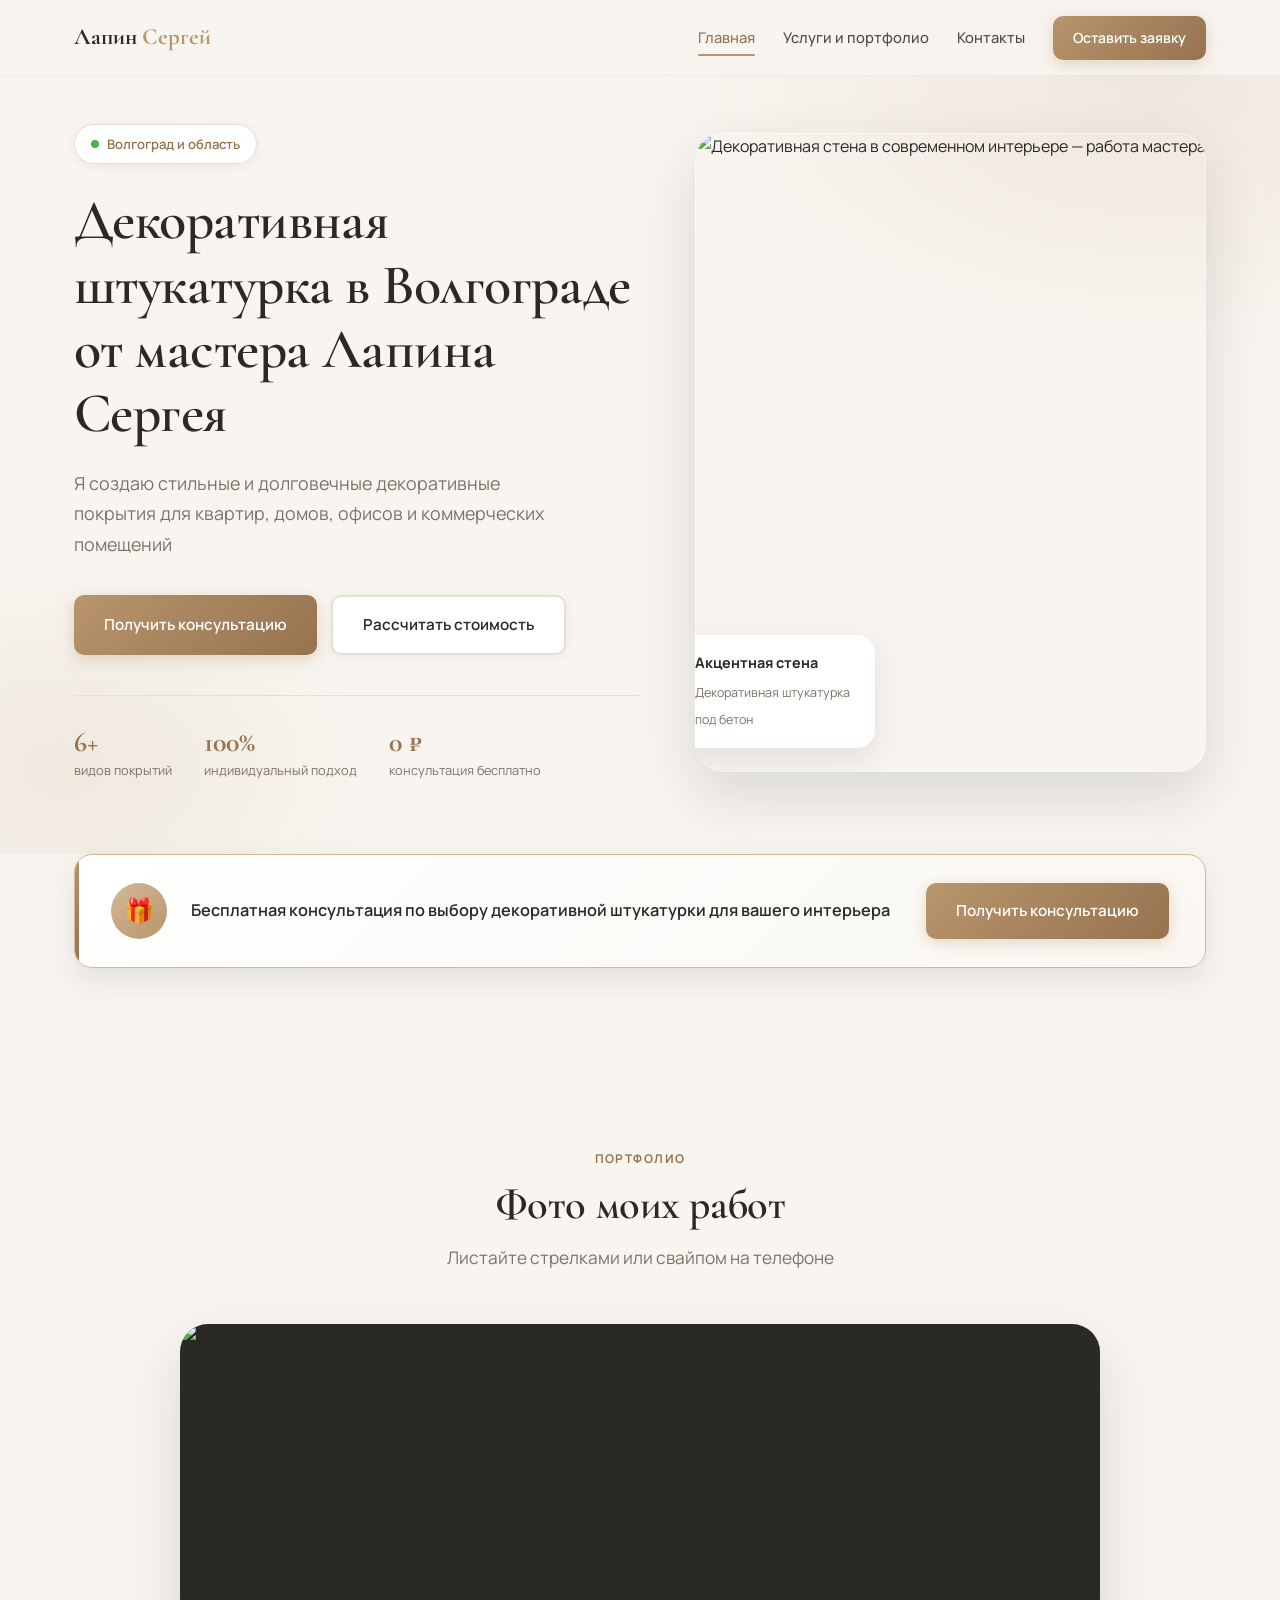
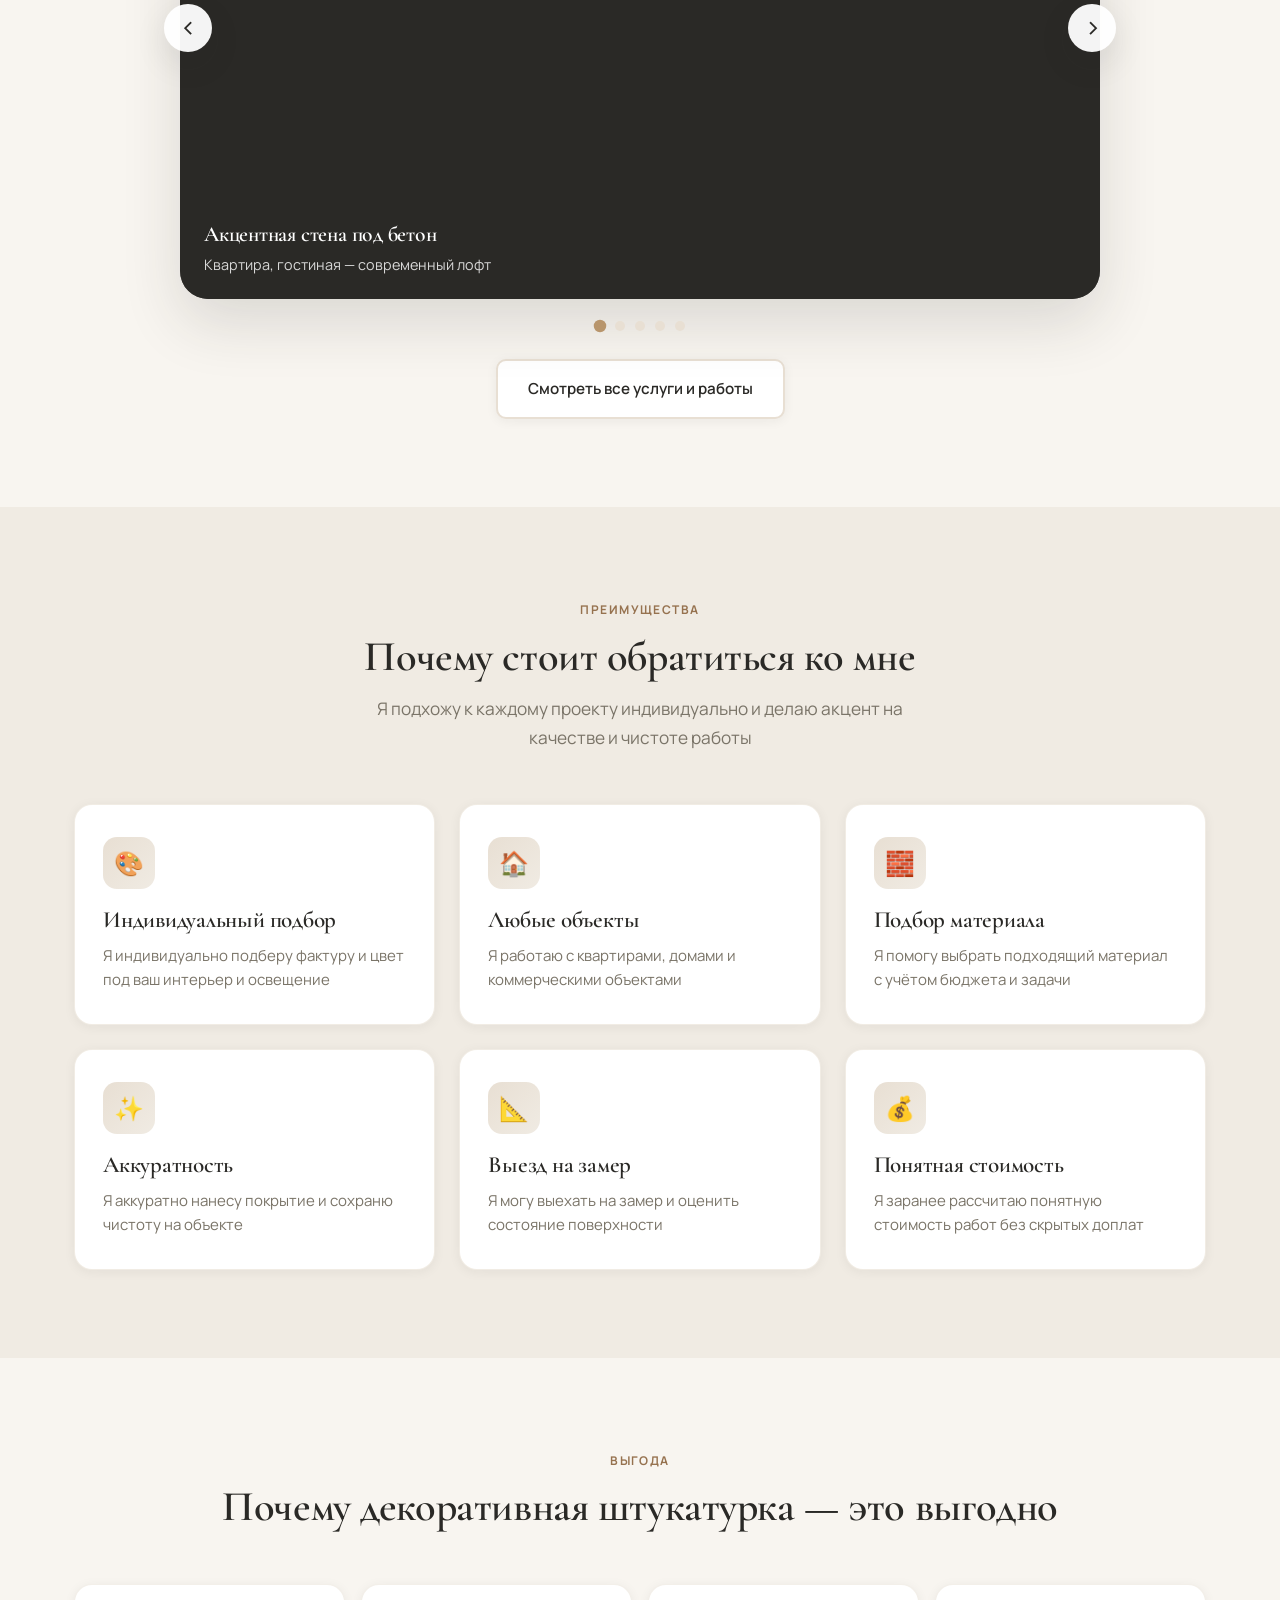
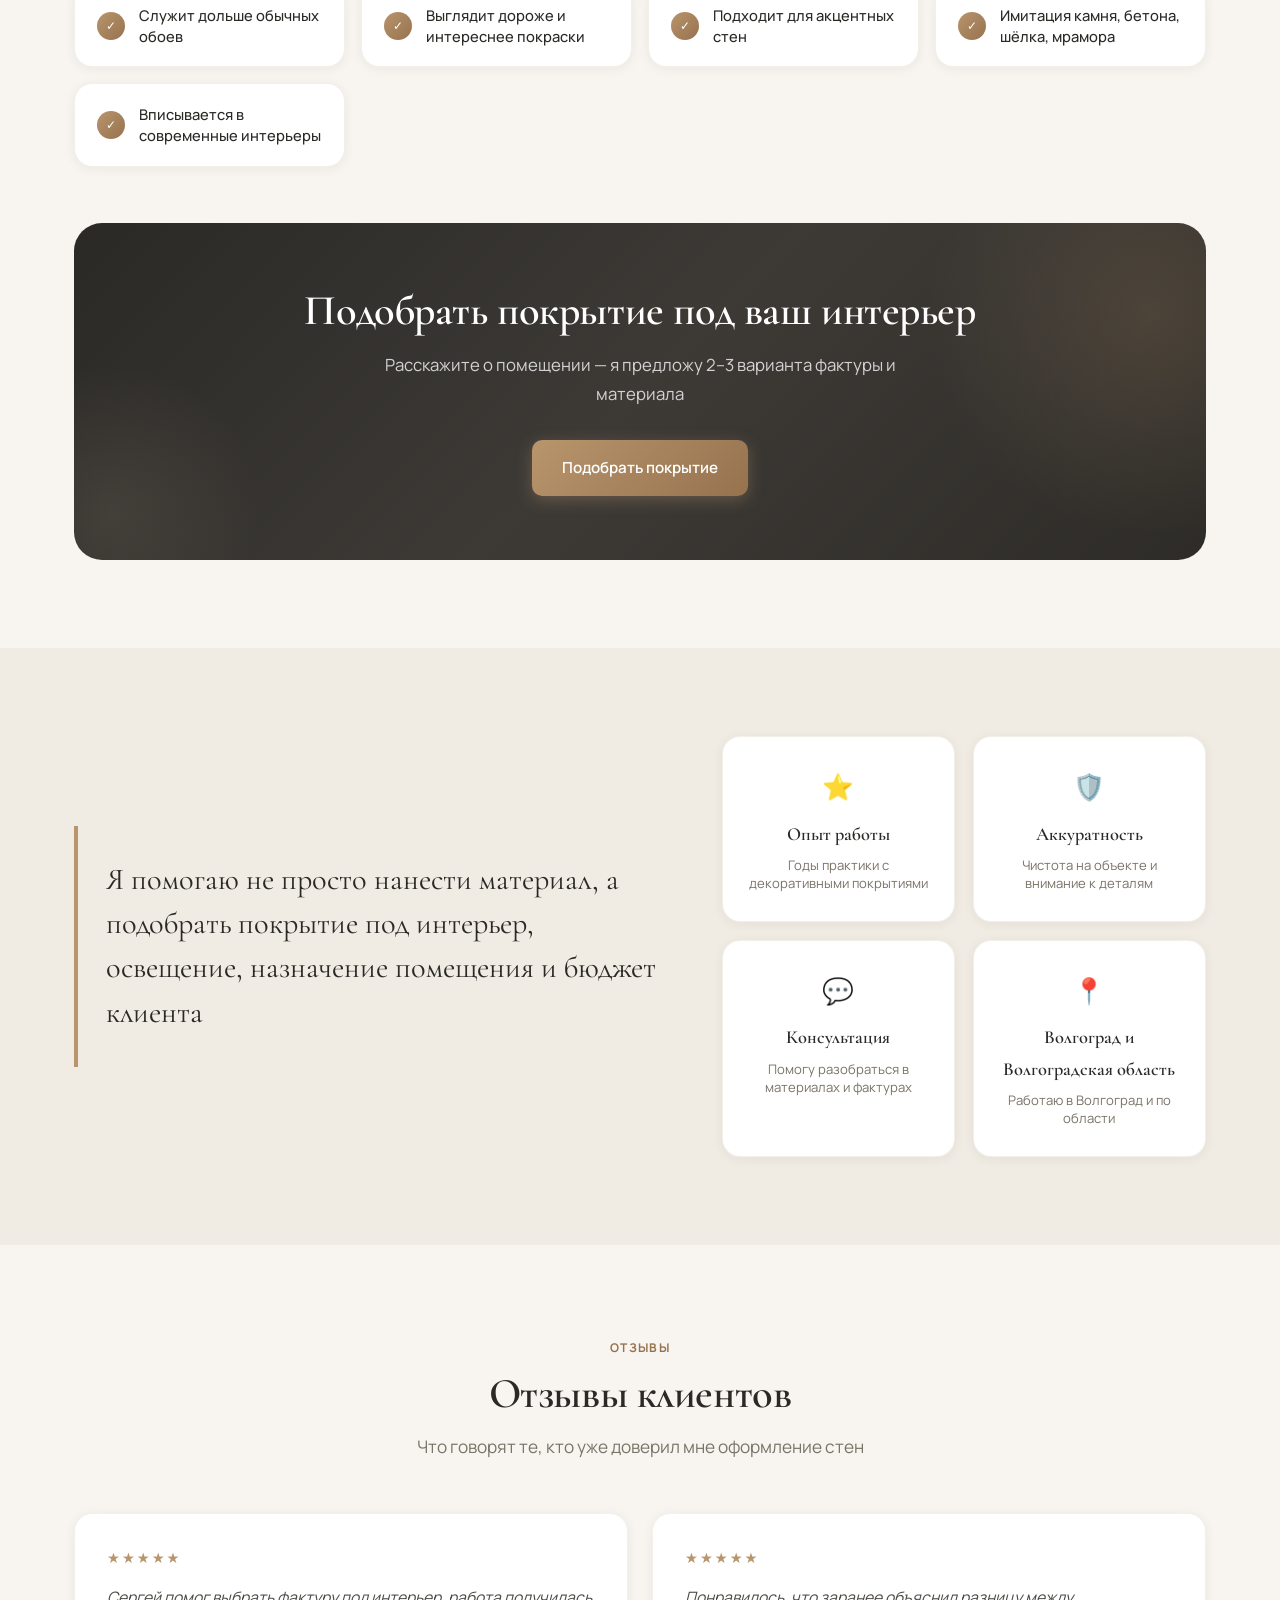
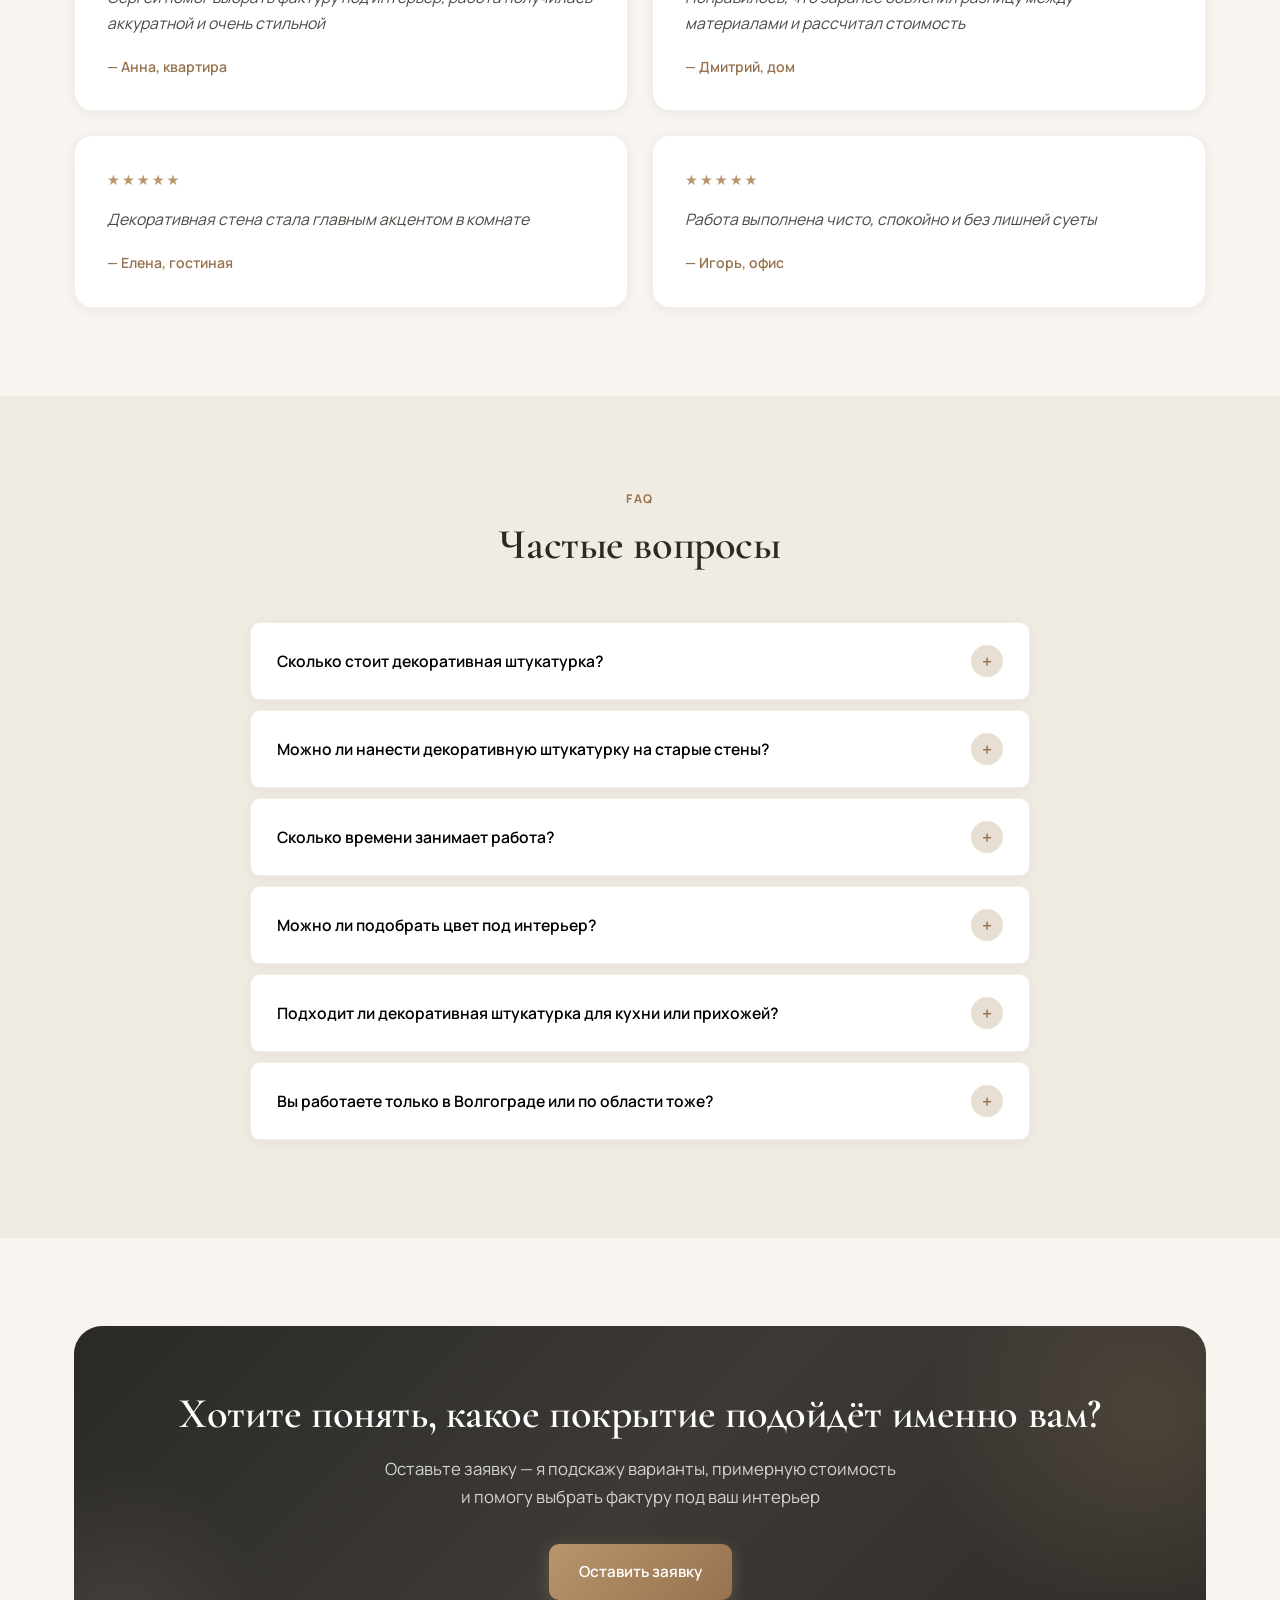
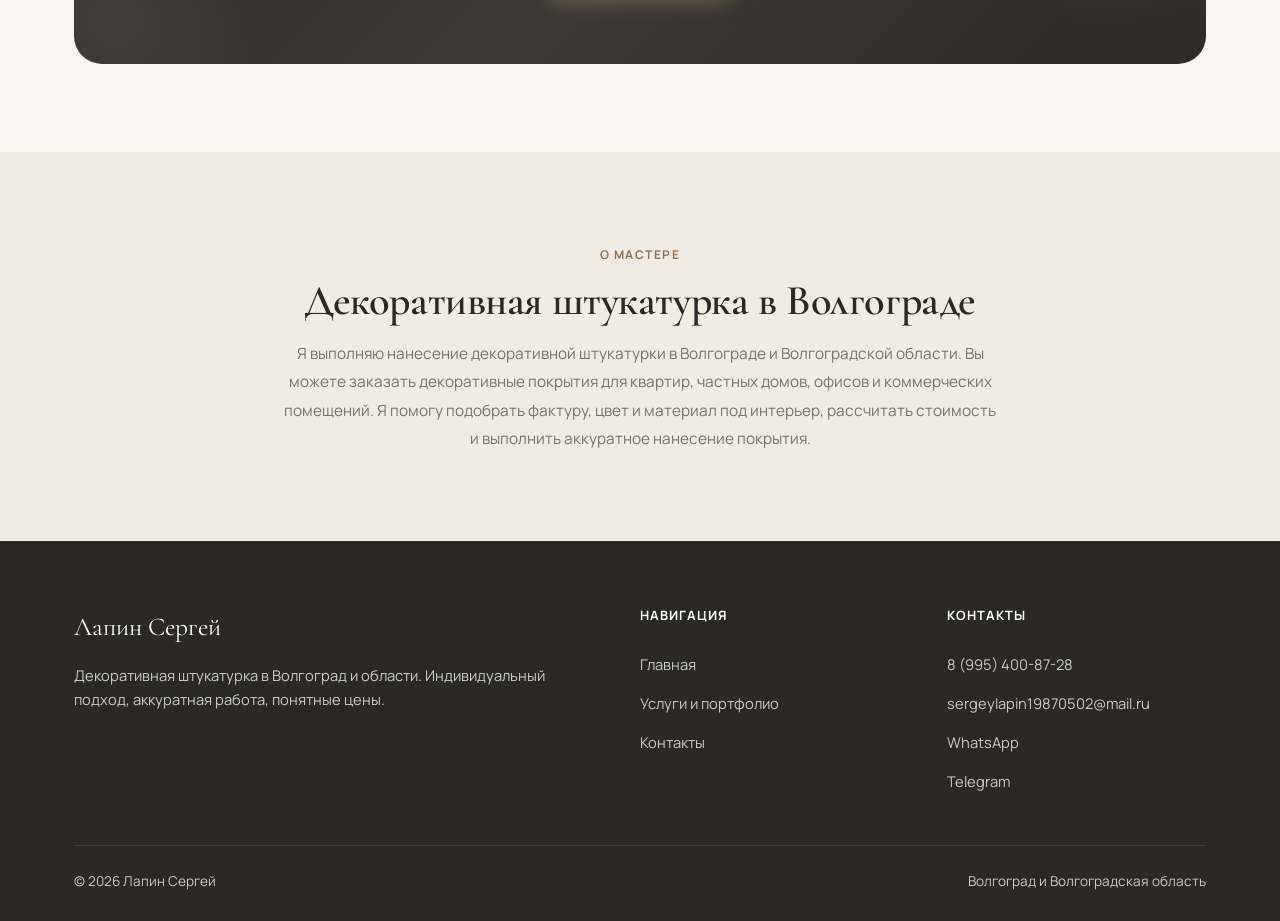
==== commit 1b60ce31: "фото, эл адрес и тел" ====
--- a/index.html
+++ b/index.html
@@ -3,7 +3,8 @@
 <head>
   <meta charset="UTF-8">
   <meta name="viewport" content="width=device-width, initial-scale=1.0">
-  <title>Декоративная штукатурка в Волгограде — мастер Сергей</title>
+  <script>!function(){if(location.hostname.slice(-10)==='github.io'){var r=location.pathname.split('/').filter(Boolean)[0];r&&r.indexOf('.')===-1&&document.write('<base href="'+location.origin+'/'+r+'/">')}}();</script>
+  <title>Декоративная штукатурка в Волгограде — Лапин Сергей</title>
   <meta name="description" content="Декоративная штукатурка в Волгограде и области от мастера Сергея. Венецианская, фактурная штукатурка, эффект бетона и шелка. Бесплатная консультация и расчёт стоимости.">
   <link rel="icon" href="favicon.svg" type="image/svg+xml">
   <link rel="preconnect" href="https://fonts.googleapis.com">
@@ -15,7 +16,7 @@
 
   <header class="header">
     <div class="container header__inner">
-      <a href="index.html" class="logo">Декоратор <span>Сергей</span></a>
+      <a href="index.html" class="logo">Лапин <span>Сергей</span></a>
       <div class="header__actions">
         <nav class="nav">
           <a href="index.html" class="nav__link nav__link--active">Главная</a>
@@ -35,7 +36,7 @@
       <div class="container hero__grid">
         <div class="hero__content reveal">
           <span class="hero__badge">Волгоград и область</span>
-          <h1 class="hero__title">Декоративная штукатурка в Волгограде от мастера Сергея</h1>
+          <h1 class="hero__title">Декоративная штукатурка в Волгограде от мастера Лапина Сергея</h1>
           <p class="hero__text">Я создаю стильные и долговечные декоративные покрытия для квартир, домов, офисов и коммерческих помещений</p>
           <div class="btn-group">
             <a href="contacts.html#form" class="btn btn--primary">Получить консультацию</a>
@@ -77,6 +78,64 @@
           <p class="lead-magnet__text">Бесплатная консультация по выбору декоративной штукатурки для вашего интерьера</p>
           <a href="contacts.html#form" class="btn btn--primary">Получить консультацию</a>
         </div>
+      </div>
+    </section>
+
+    <!-- Карусель фото работ — замените src на свои файлы, например images/work-1.jpg -->
+    <section class="section">
+      <div class="container">
+        <div class="section-header reveal">
+          <span class="section-label">Портфолио</span>
+          <h2 class="section-title">Фото моих работ</h2>
+          <p class="section-subtitle">Листайте стрелками или свайпом на телефоне</p>
+        </div>
+        <div class="works-carousel reveal" aria-label="Галерея работ">
+          <button type="button" class="works-carousel__btn works-carousel__btn--prev" aria-label="Предыдущее фото">‹</button>
+          <div class="works-carousel__viewport">
+            <div class="works-carousel__track">
+              <div class="works-carousel__slide">
+                <img src="https://images.unsplash.com/photo-1600210492486-724fe5c67df0?w=1200&q=80" alt="Акцентная стена под бетон в квартире">
+                <div class="works-carousel__caption">
+                  <h3>Акцентная стена под бетон</h3>
+                  <p>Квартира, гостиная — современный лофт</p>
+                </div>
+              </div>
+              <div class="works-carousel__slide">
+                <img src="https://images.unsplash.com/photo-1600607687939-ce8a6c25118c?w=1200&q=80" alt="Венецианская штукатурка в интерьере">
+                <div class="works-carousel__caption">
+                  <h3>Венецианская штукатурка</h3>
+                  <p>Эффект мрамора с глубиной и блеском</p>
+                </div>
+              </div>
+              <div class="works-carousel__slide">
+                <img src="https://images.unsplash.com/photo-1616486338812-3dadae4b4ace?w=1200&q=80" alt="Декоративное покрытие в спальне">
+                <div class="works-carousel__caption">
+                  <h3>Эффект шёлка в спальне</h3>
+                  <p>Мягкое переливающееся покрытие</p>
+                </div>
+              </div>
+              <div class="works-carousel__slide">
+                <img src="https://images.unsplash.com/photo-1497366216548-37526070297c?w=1200&q=80" alt="Декоративная стена в офисе">
+                <div class="works-carousel__caption">
+                  <h3>Стена в офисе</h3>
+                  <p>Коммерческий объект, акцентная зона</p>
+                </div>
+              </div>
+              <div class="works-carousel__slide">
+                <img src="https://images.unsplash.com/photo-1600585154340-be6161a56a0c?w=1200&q=80" alt="Декоративная отделка в доме">
+                <div class="works-carousel__caption">
+                  <h3>Каминная зона в доме</h3>
+                  <p>Имитация камня и натуральных фактур</p>
+                </div>
+              </div>
+            </div>
+          </div>
+          <button type="button" class="works-carousel__btn works-carousel__btn--next" aria-label="Следующее фото">›</button>
+          <div class="works-carousel__dots" role="tablist" aria-label="Выбор слайда"></div>
+        </div>
+        <p style="text-align: center; margin-top: 28px;">
+          <a href="services.html" class="btn btn--secondary">Смотреть все услуги и работы</a>
+        </p>
       </div>
     </section>
 
@@ -293,7 +352,7 @@
     <div class="container">
       <div class="footer__grid">
         <div>
-          <div class="footer__brand">Декоратор Сергей</div>
+          <div class="footer__brand" data-full-name>Лапин Сергей</div>
           <p class="footer__text">Декоративная штукатурка в <span data-city>Волгограде</span> и области. Индивидуальный подход, аккуратная работа, понятные цены.</p>
         </div>
         <div>
@@ -307,14 +366,15 @@
         <div>
           <div class="footer__title">Контакты</div>
           <div class="footer__links">
-            <a href="#" data-phone-link><span data-phone>+7 XXX XXX-XX-XX</span></a>
+            <a href="#" data-phone-link><span data-phone>8 (995) 400-87-28</span></a>
+            <a href="#" data-email-link><span data-email>sergeylapin19870502@mail.ru</span></a>
             <a href="#" data-whatsapp>WhatsApp</a>
             <a href="#" data-telegram>Telegram</a>
           </div>
         </div>
       </div>
       <div class="footer__bottom">
-        <span>&copy; 2026 Декоратор Сергей</span>
+        <span>&copy; 2026 <span data-full-name>Лапин Сергей</span></span>
         <span data-region>Волгоград и Волгоградская область</span>
       </div>
     </div>
@@ -326,5 +386,6 @@
 
   <script src="js/config.js"></script>
   <script src="js/main.js"></script>
+  <script src="js/carousel.js"></script>
 </body>
 </html>
--- a/css/style.css
+++ b/css/style.css
@@ -1258,3 +1258,127 @@
   .btn-group { flex-direction: column; }
   .btn-group .btn { width: 100%; }
 }
+
+/* ---- Works carousel (главная) ---- */
+.works-carousel {
+  position: relative;
+  max-width: 920px;
+  margin: 0 auto;
+}
+
+.works-carousel__viewport {
+  overflow: hidden;
+  border-radius: var(--radius-lg);
+  box-shadow: var(--shadow-lg);
+  background: var(--color-graphite);
+}
+
+.works-carousel__track {
+  display: flex;
+  transition: transform 0.55s cubic-bezier(0.4, 0, 0.2, 1);
+}
+
+.works-carousel__slide {
+  flex: 0 0 100%;
+  position: relative;
+}
+
+.works-carousel__slide img {
+  width: 100%;
+  aspect-ratio: 16/10;
+  object-fit: cover;
+  display: block;
+}
+
+.works-carousel__caption {
+  position: absolute;
+  left: 0;
+  right: 0;
+  bottom: 0;
+  padding: 28px 24px 22px;
+  background: linear-gradient(transparent, rgba(42, 41, 38, 0.88));
+  color: var(--color-white);
+}
+
+.works-carousel__caption h3 {
+  color: var(--color-white);
+  font-size: 1.35rem;
+  margin-bottom: 6px;
+}
+
+.works-carousel__caption p {
+  font-size: 0.9rem;
+  color: rgba(255, 255, 255, 0.82);
+  margin: 0;
+}
+
+.works-carousel__btn {
+  position: absolute;
+  top: 50%;
+  transform: translateY(-50%);
+  z-index: 2;
+  width: 48px;
+  height: 48px;
+  border: none;
+  border-radius: 50%;
+  background: rgba(255, 255, 255, 0.95);
+  color: var(--color-graphite);
+  font-size: 1.75rem;
+  line-height: 1;
+  cursor: pointer;
+  box-shadow: var(--shadow-md);
+  transition: transform var(--transition), background var(--transition);
+  display: flex;
+  align-items: center;
+  justify-content: center;
+  padding-bottom: 4px;
+}
+
+.works-carousel__btn:hover {
+  transform: translateY(-50%) scale(1.06);
+  background: var(--color-white);
+}
+
+.works-carousel__btn--prev { left: -16px; }
+.works-carousel__btn--next { right: -16px; }
+
+.works-carousel__dots {
+  display: flex;
+  justify-content: center;
+  gap: 10px;
+  margin-top: 22px;
+}
+
+.works-carousel__dot {
+  width: 10px;
+  height: 10px;
+  border-radius: 50%;
+  border: none;
+  background: var(--color-beige);
+  cursor: pointer;
+  padding: 0;
+  transition: transform var(--transition), background var(--transition);
+}
+
+.works-carousel__dot--active {
+  background: var(--color-accent);
+  transform: scale(1.25);
+}
+
+.works-carousel__hint {
+  text-align: center;
+  font-size: 0.85rem;
+  color: var(--color-stone);
+  margin-top: 12px;
+}
+
+@media (max-width: 768px) {
+  .works-carousel__btn--prev { left: 8px; }
+  .works-carousel__btn--next { right: 8px; }
+  .works-carousel__btn {
+    width: 40px;
+    height: 40px;
+    font-size: 1.4rem;
+    background: rgba(255, 255, 255, 0.9);
+  }
+}
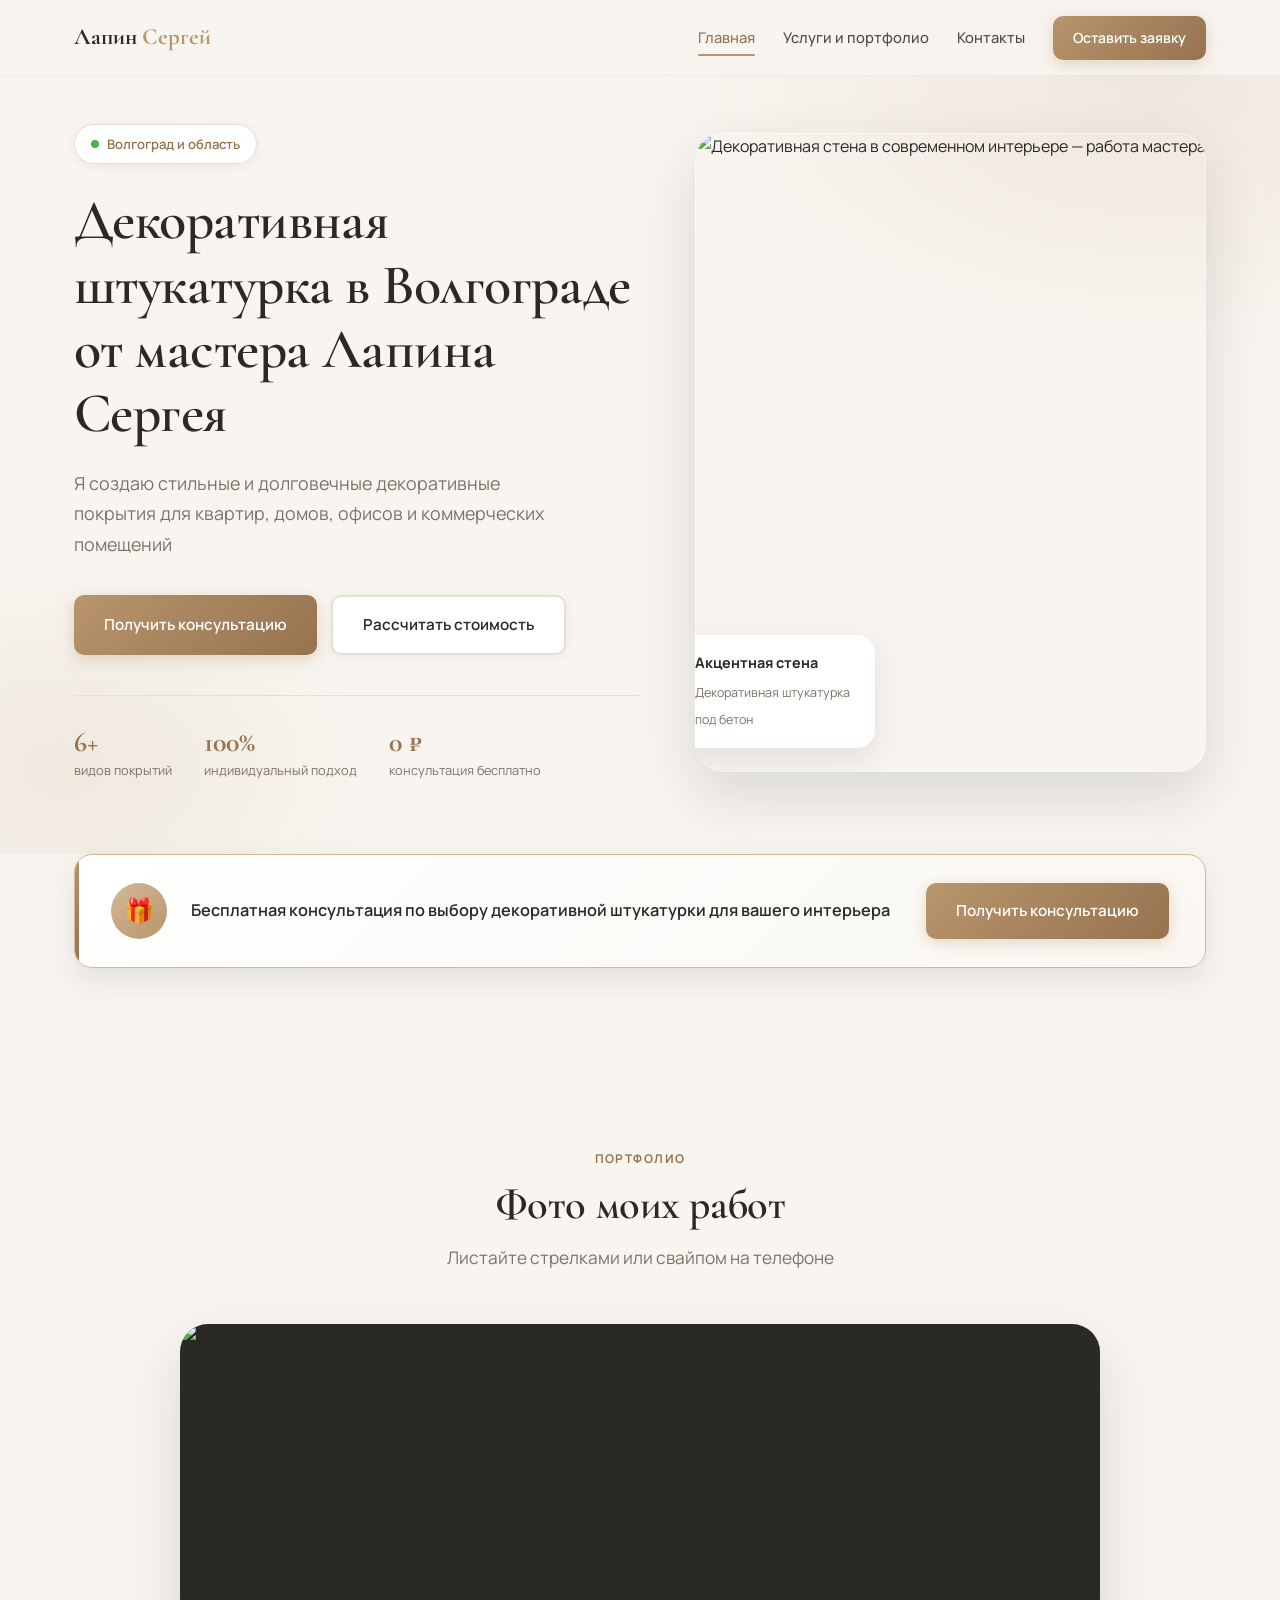
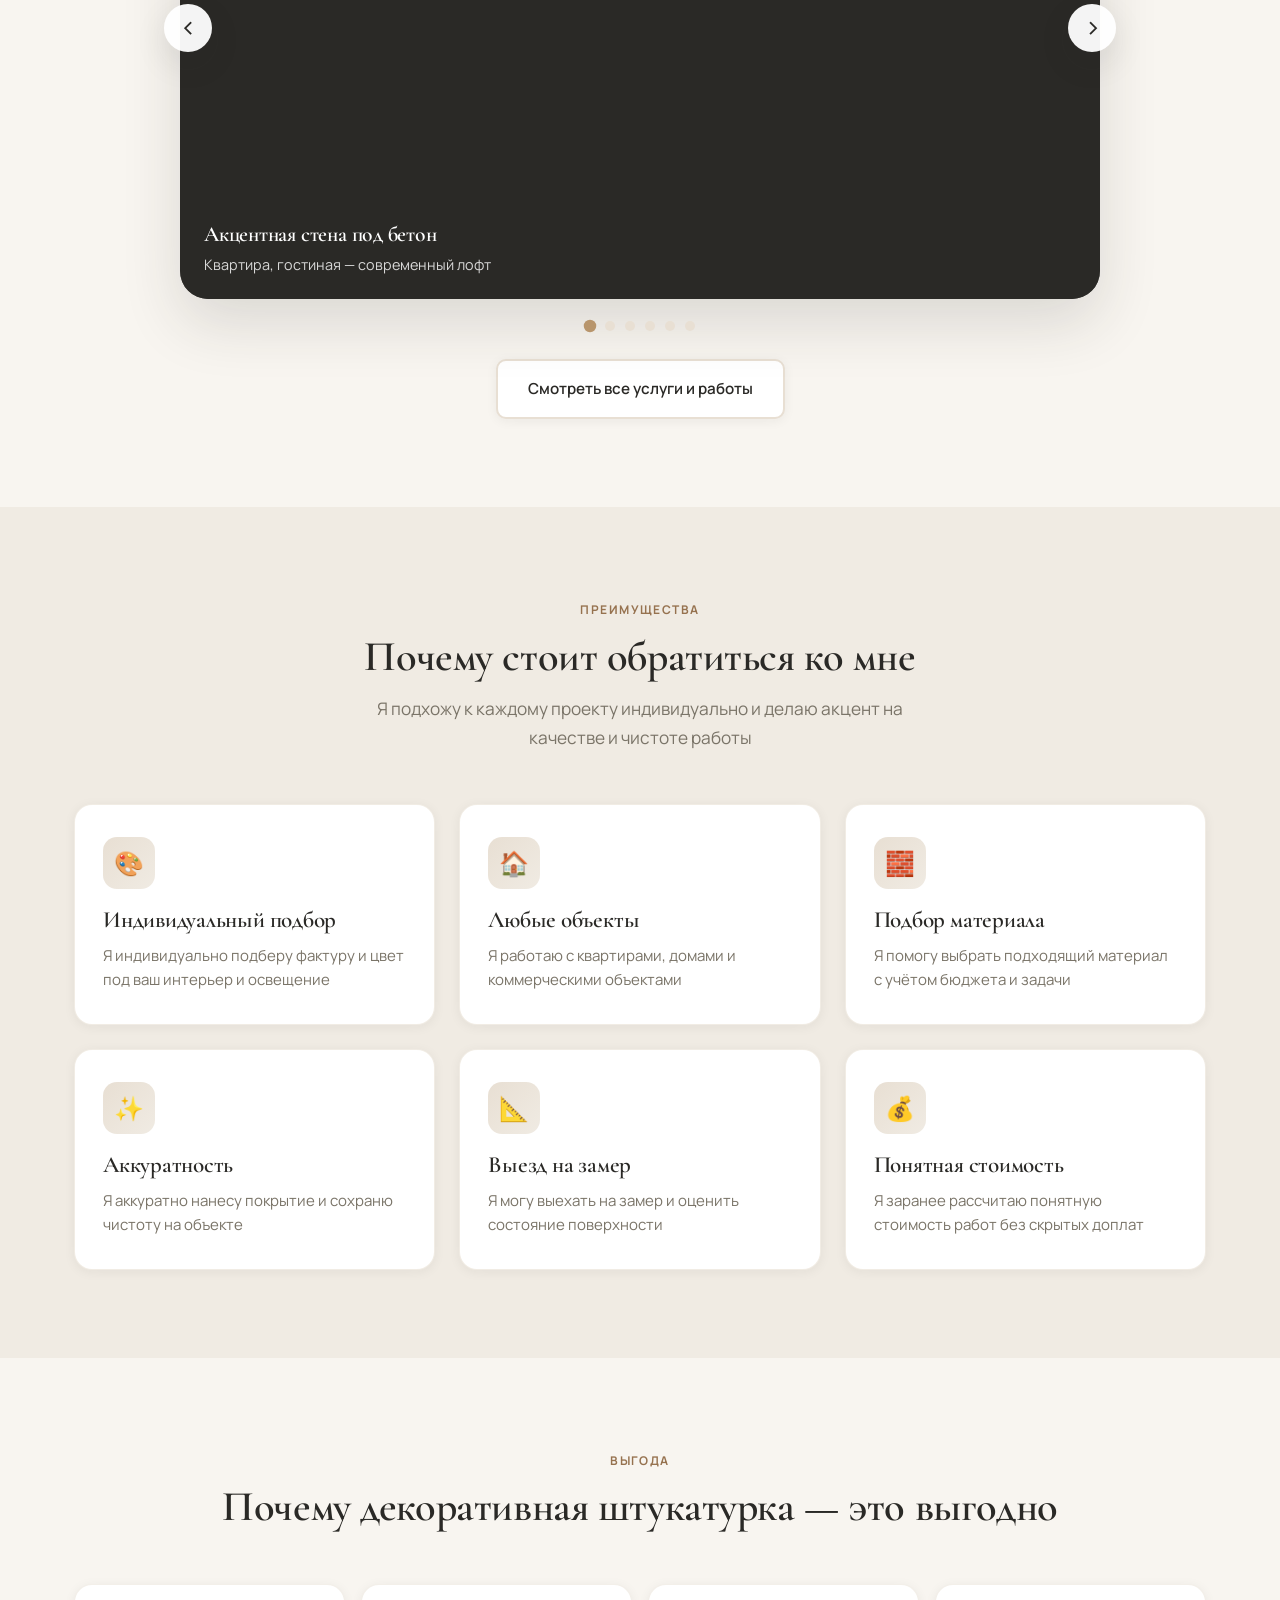
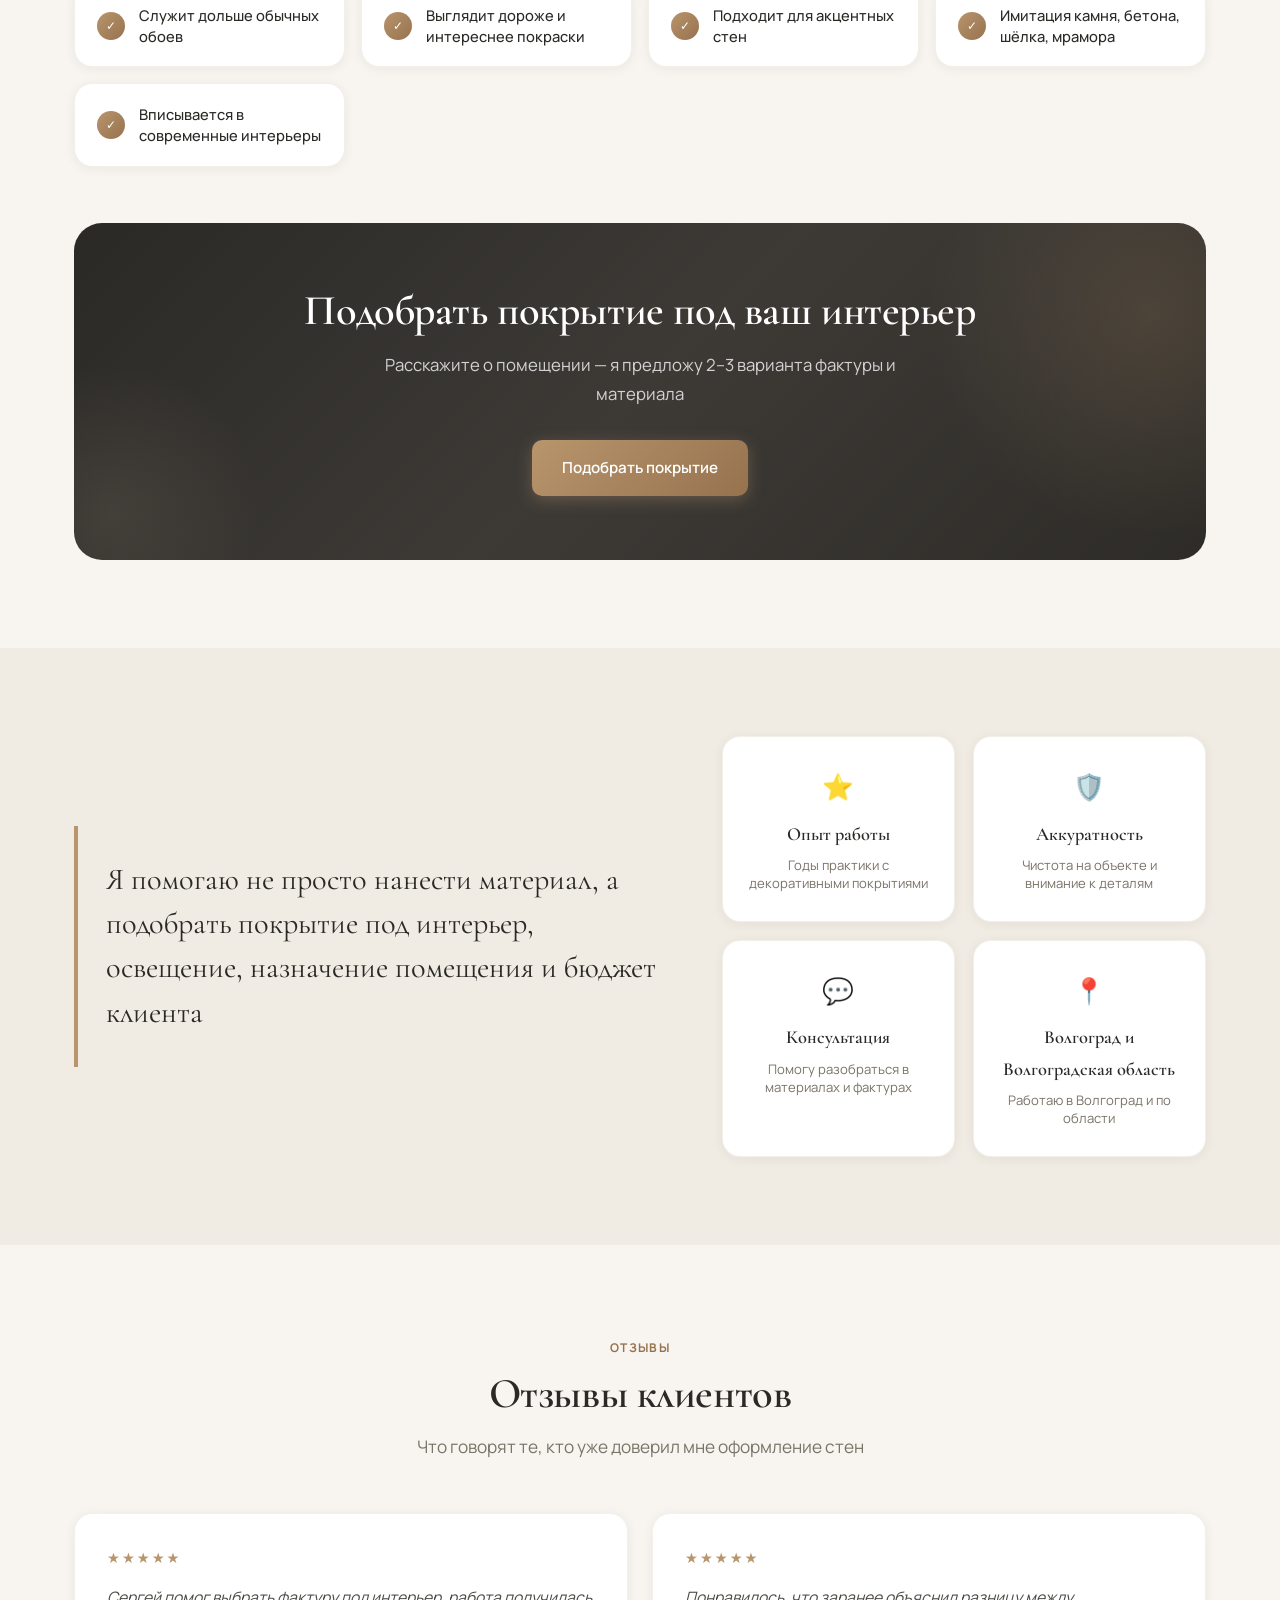
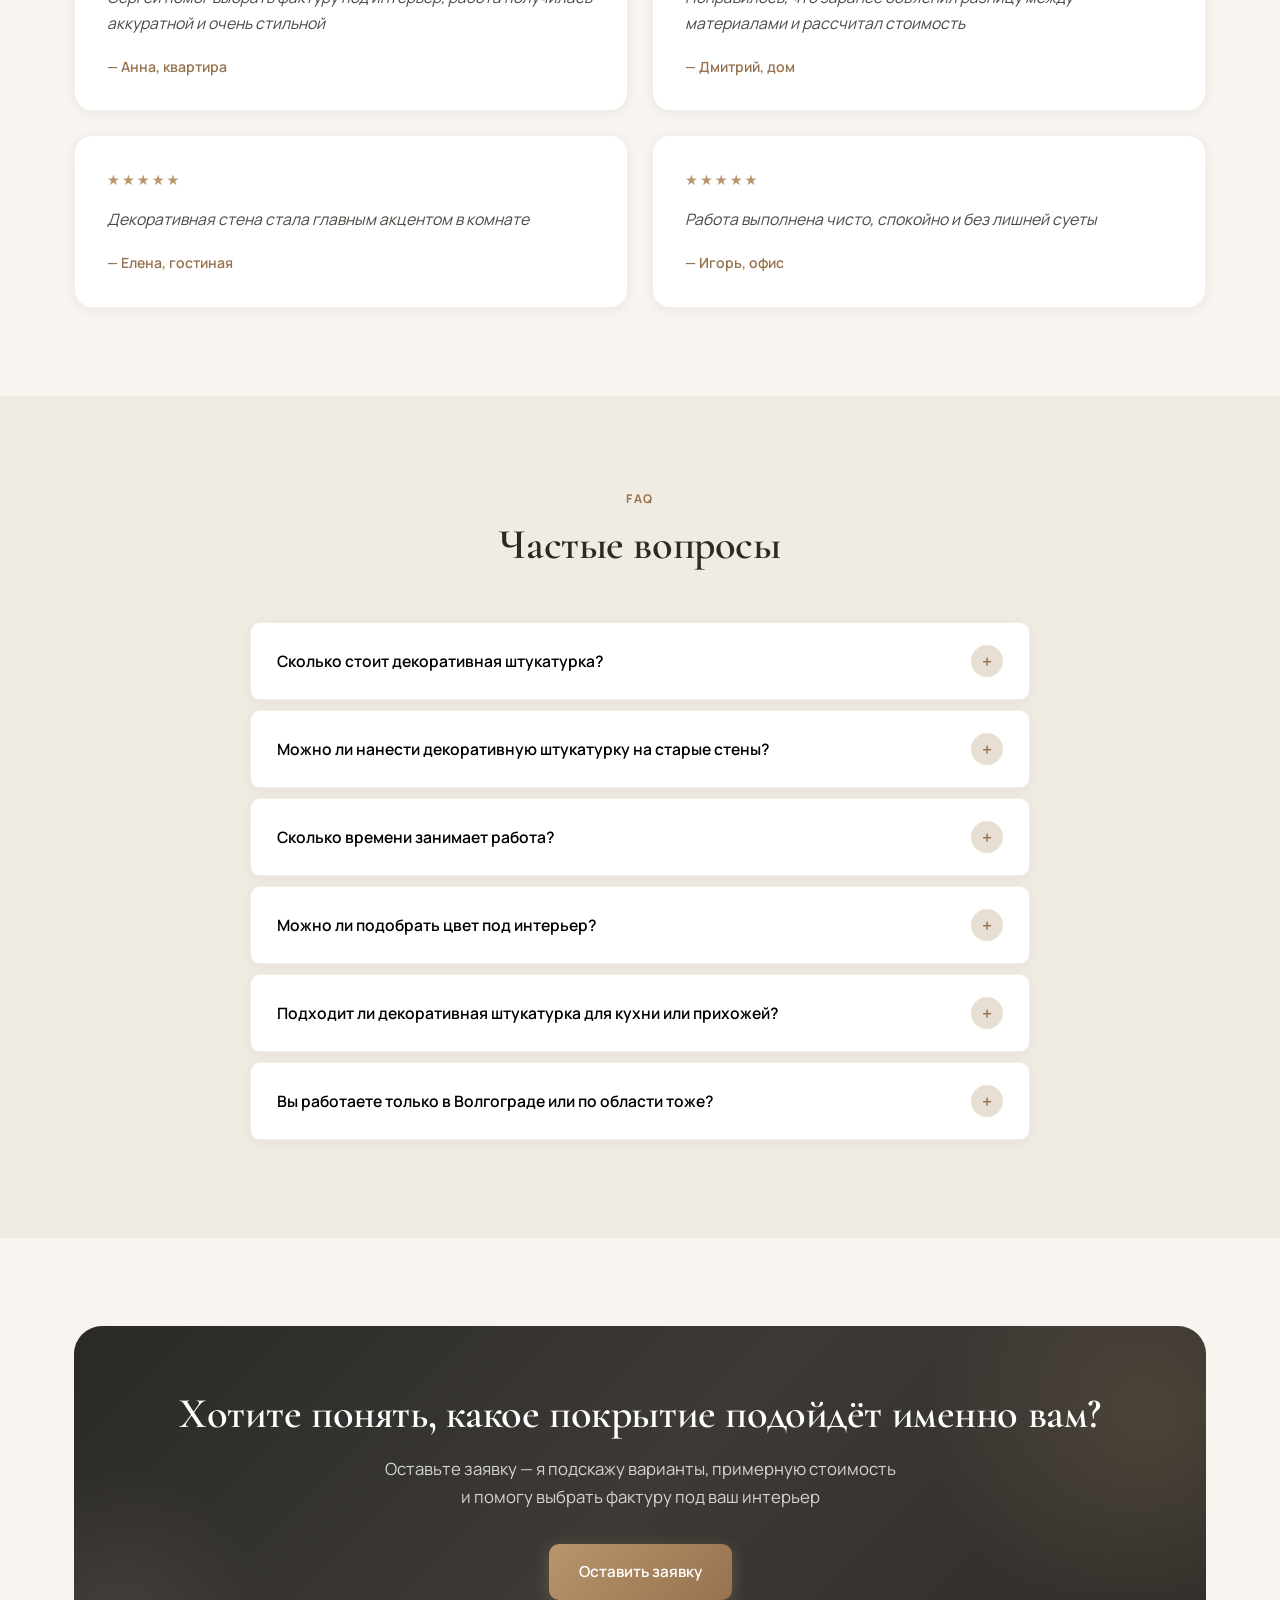
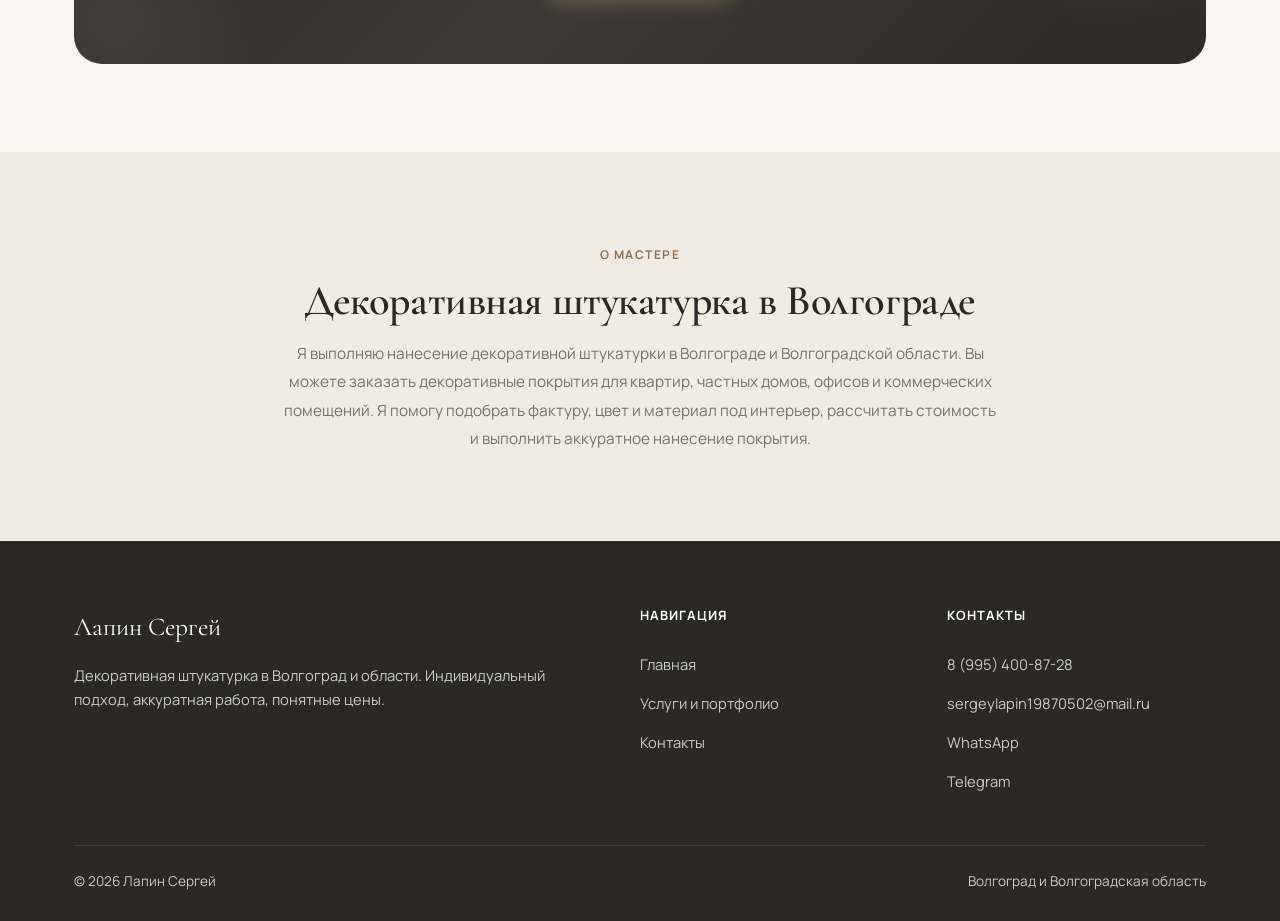
==== commit f730a55b: "исправление фото - не открывались" ====
--- a/index.html
+++ b/index.html
@@ -92,49 +92,13 @@
         <div class="works-carousel reveal" aria-label="Галерея работ">
           <button type="button" class="works-carousel__btn works-carousel__btn--prev" aria-label="Предыдущее фото">‹</button>
           <div class="works-carousel__viewport">
-            <div class="works-carousel__track">
-              <div class="works-carousel__slide">
-                <img src="https://images.unsplash.com/photo-1600210492486-724fe5c67df0?w=1200&q=80" alt="Акцентная стена под бетон в квартире">
-                <div class="works-carousel__caption">
-                  <h3>Акцентная стена под бетон</h3>
-                  <p>Квартира, гостиная — современный лофт</p>
-                </div>
-              </div>
-              <div class="works-carousel__slide">
-                <img src="https://images.unsplash.com/photo-1600607687939-ce8a6c25118c?w=1200&q=80" alt="Венецианская штукатурка в интерьере">
-                <div class="works-carousel__caption">
-                  <h3>Венецианская штукатурка</h3>
-                  <p>Эффект мрамора с глубиной и блеском</p>
-                </div>
-              </div>
-              <div class="works-carousel__slide">
-                <img src="https://images.unsplash.com/photo-1616486338812-3dadae4b4ace?w=1200&q=80" alt="Декоративное покрытие в спальне">
-                <div class="works-carousel__caption">
-                  <h3>Эффект шёлка в спальне</h3>
-                  <p>Мягкое переливающееся покрытие</p>
-                </div>
-              </div>
-              <div class="works-carousel__slide">
-                <img src="https://images.unsplash.com/photo-1497366216548-37526070297c?w=1200&q=80" alt="Декоративная стена в офисе">
-                <div class="works-carousel__caption">
-                  <h3>Стена в офисе</h3>
-                  <p>Коммерческий объект, акцентная зона</p>
-                </div>
-              </div>
-              <div class="works-carousel__slide">
-                <img src="https://images.unsplash.com/photo-1600585154340-be6161a56a0c?w=1200&q=80" alt="Декоративная отделка в доме">
-                <div class="works-carousel__caption">
-                  <h3>Каминная зона в доме</h3>
-                  <p>Имитация камня и натуральных фактур</p>
-                </div>
-              </div>
-            </div>
+            <div class="works-carousel__track" data-portfolio-carousel></div>
           </div>
           <button type="button" class="works-carousel__btn works-carousel__btn--next" aria-label="Следующее фото">›</button>
           <div class="works-carousel__dots" role="tablist" aria-label="Выбор слайда"></div>
         </div>
         <p style="text-align: center; margin-top: 28px;">
-          <a href="services.html" class="btn btn--secondary">Смотреть все услуги и работы</a>
+          <a href="services.html#portfolio" class="btn btn--secondary">Смотреть все услуги и работы</a>
         </p>
       </div>
     </section>
@@ -385,7 +349,9 @@
   </div>
 
   <script src="js/config.js"></script>
+  <script src="js/portfolio-data.js"></script>
+  <script src="js/carousel.js"></script>
+  <script src="js/portfolio-render.js"></script>
   <script src="js/main.js"></script>
-  <script src="js/carousel.js"></script>
 </body>
 </html>
--- a/css/style.css
+++ b/css/style.css
@@ -858,6 +858,10 @@
   gap: 24px;
 }
 
+.portfolio-grid--spaced {
+  margin-top: 48px;
+}
+
 .portfolio-card {
   background: var(--color-white);
   border-radius: var(--radius-md);
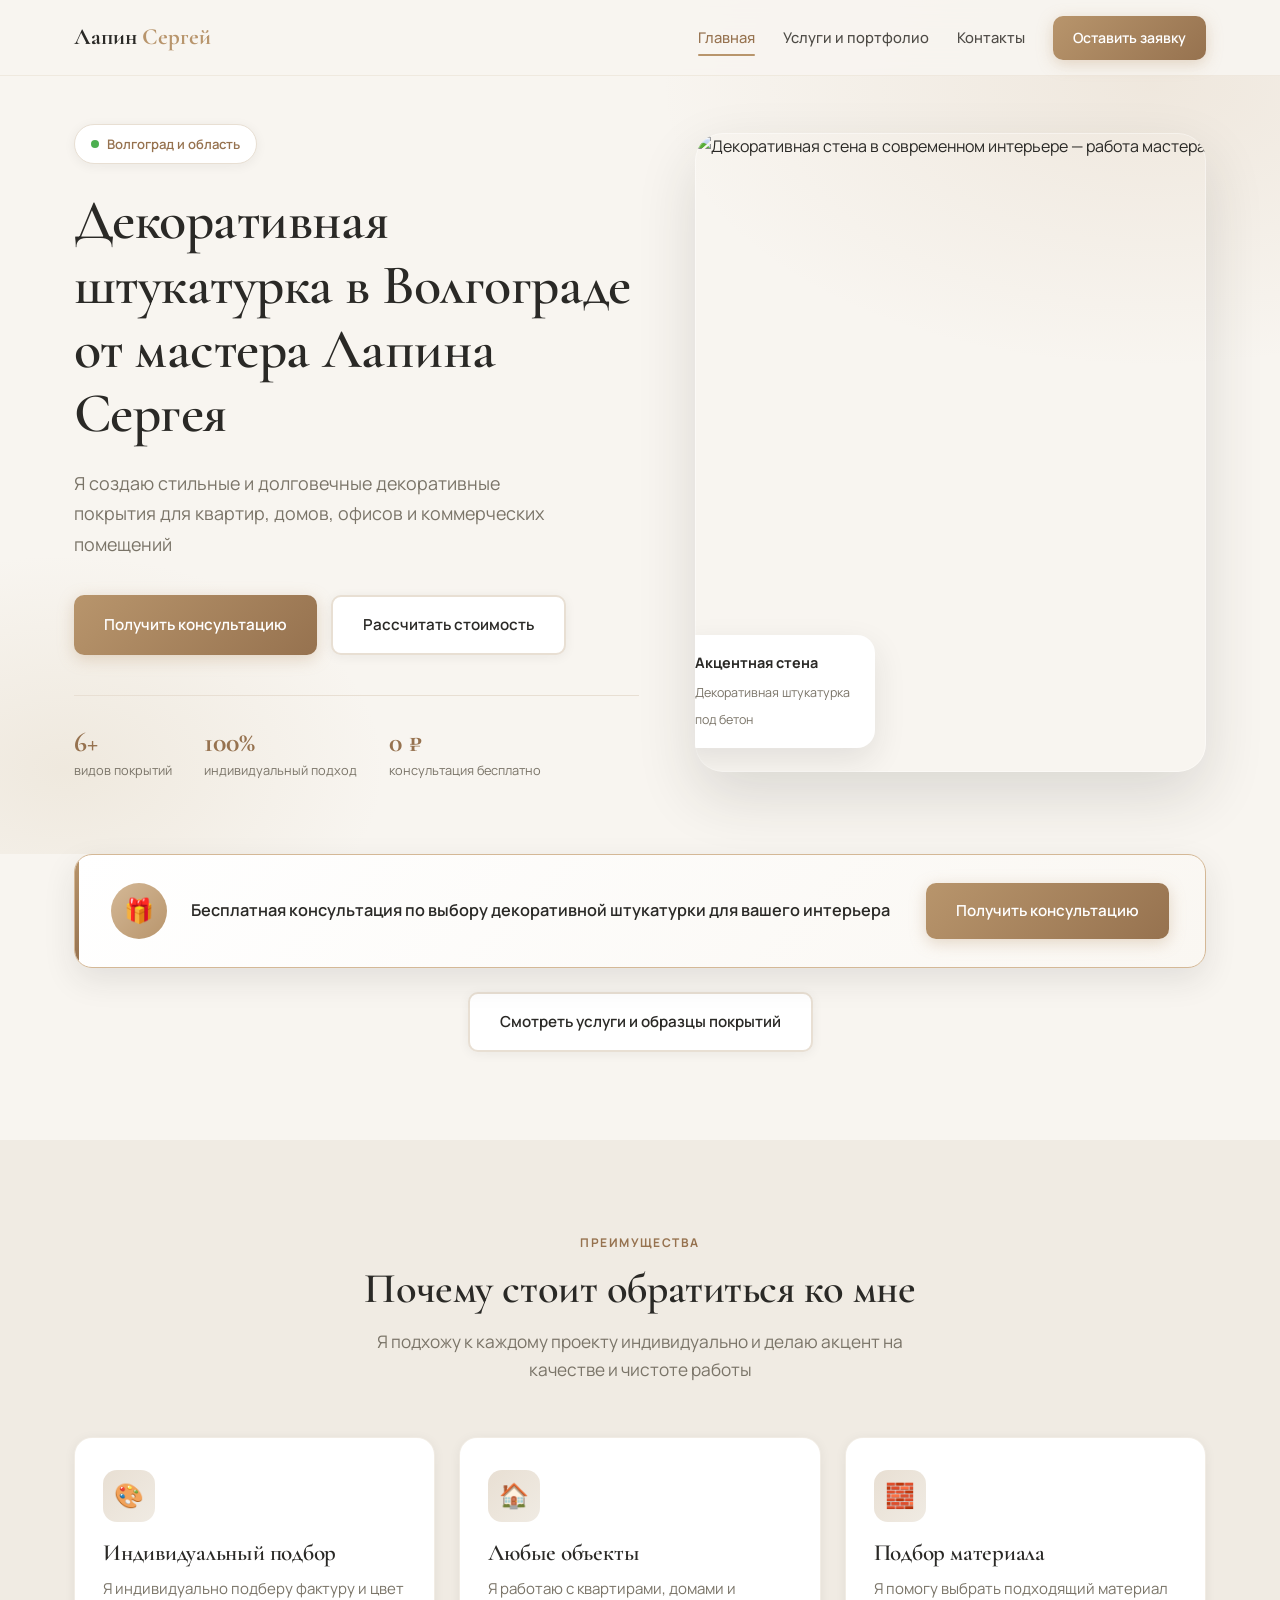
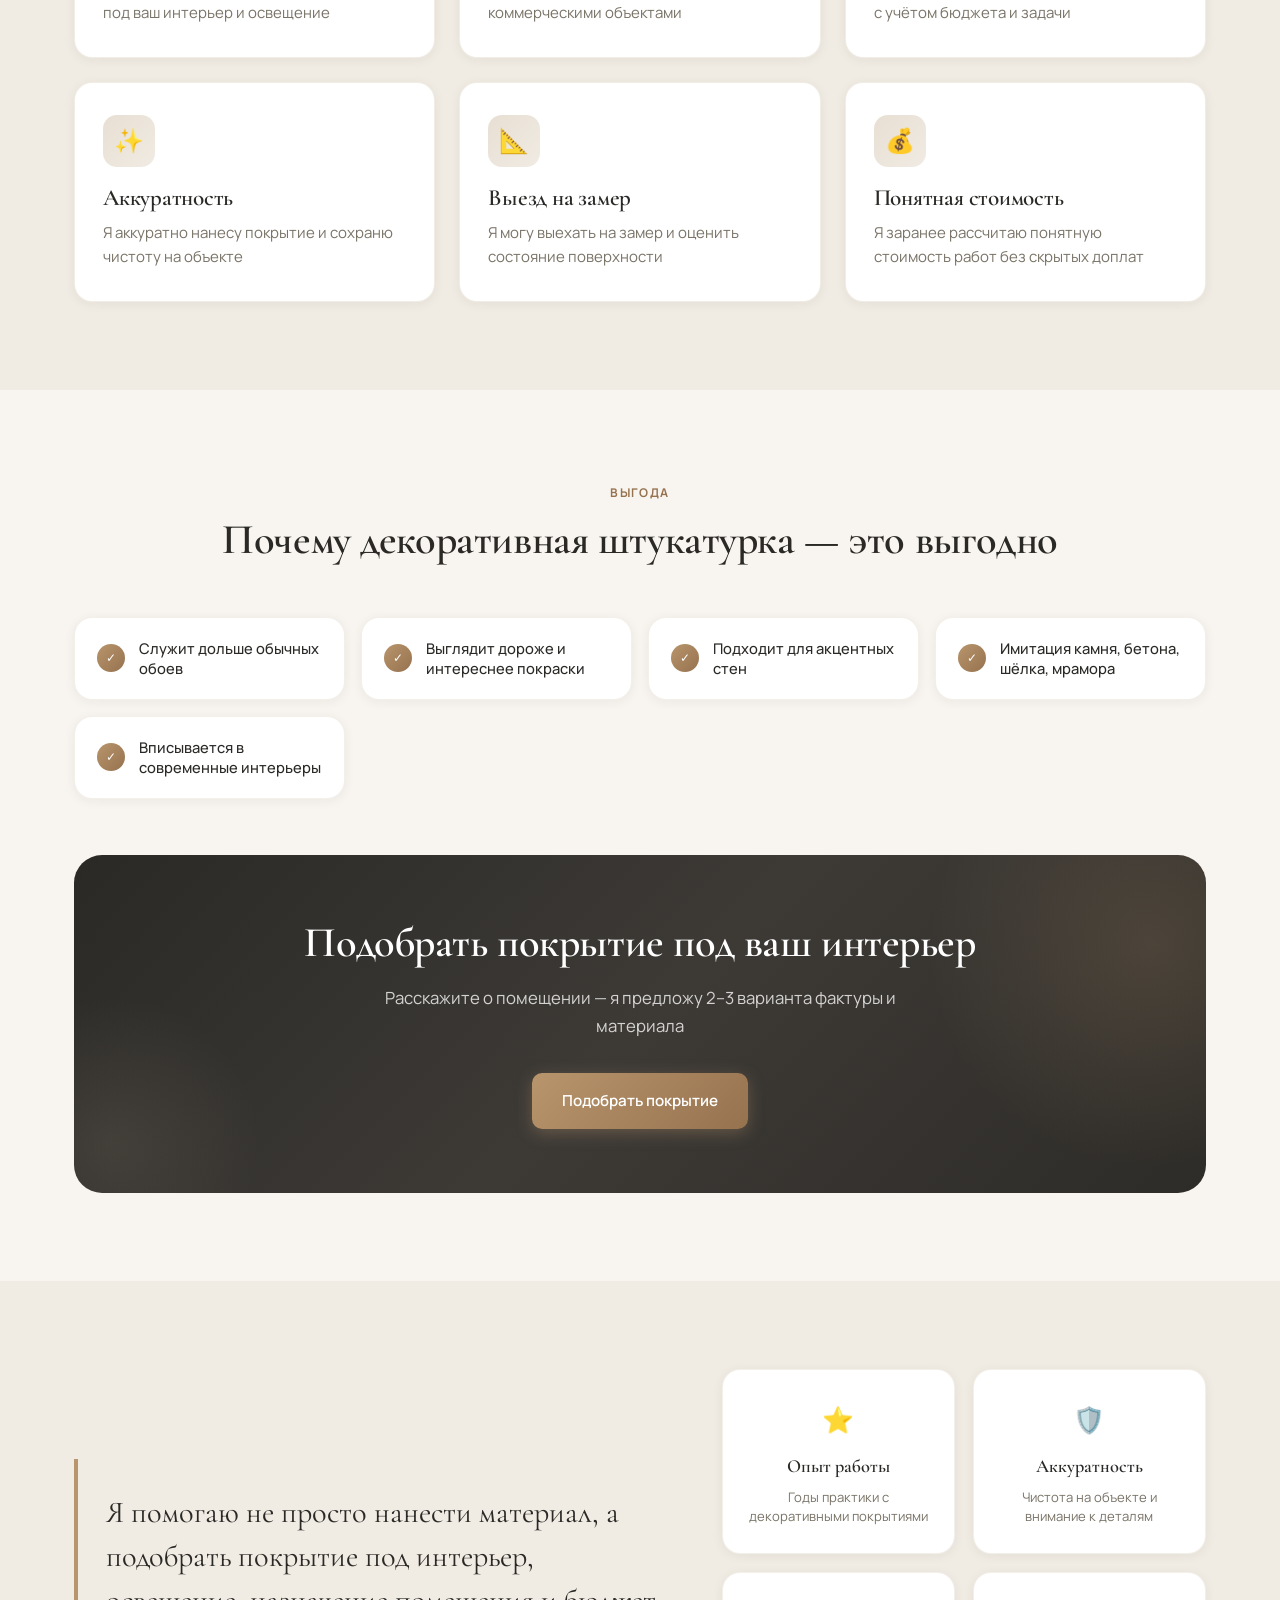
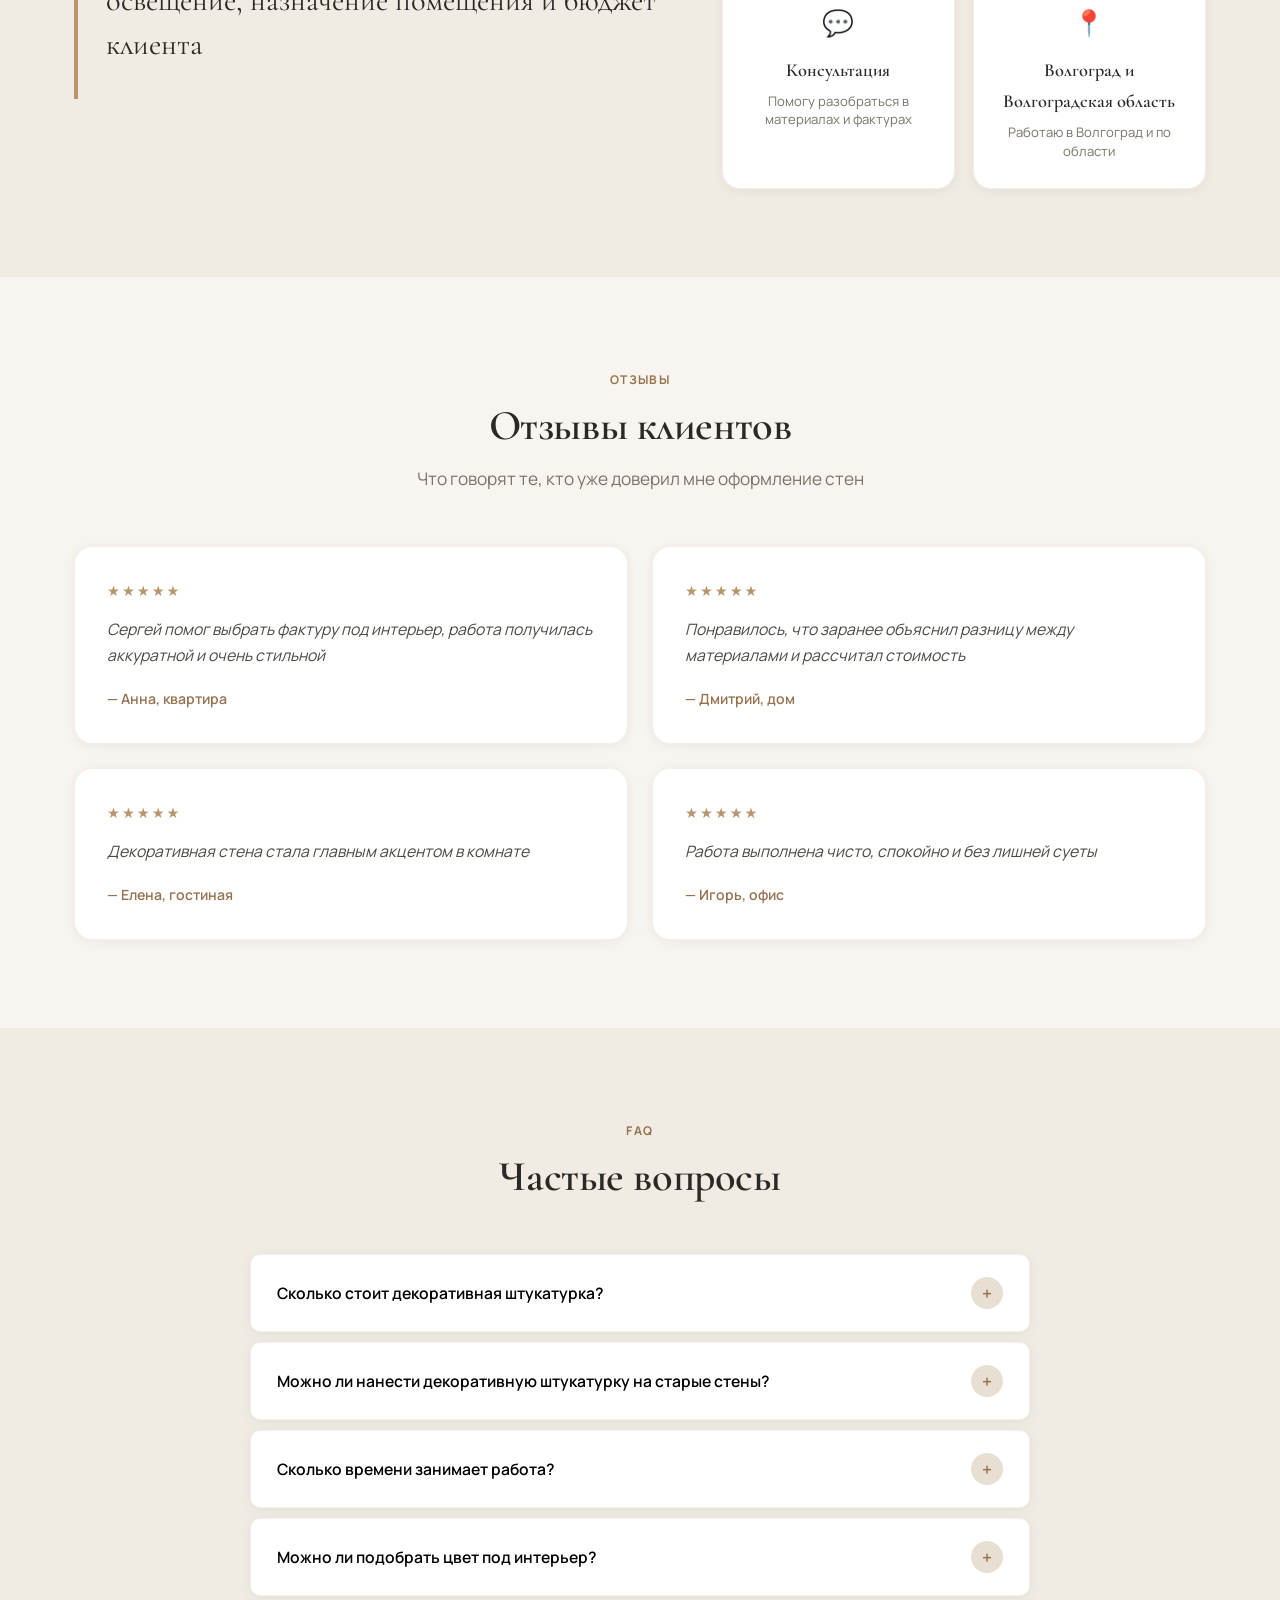
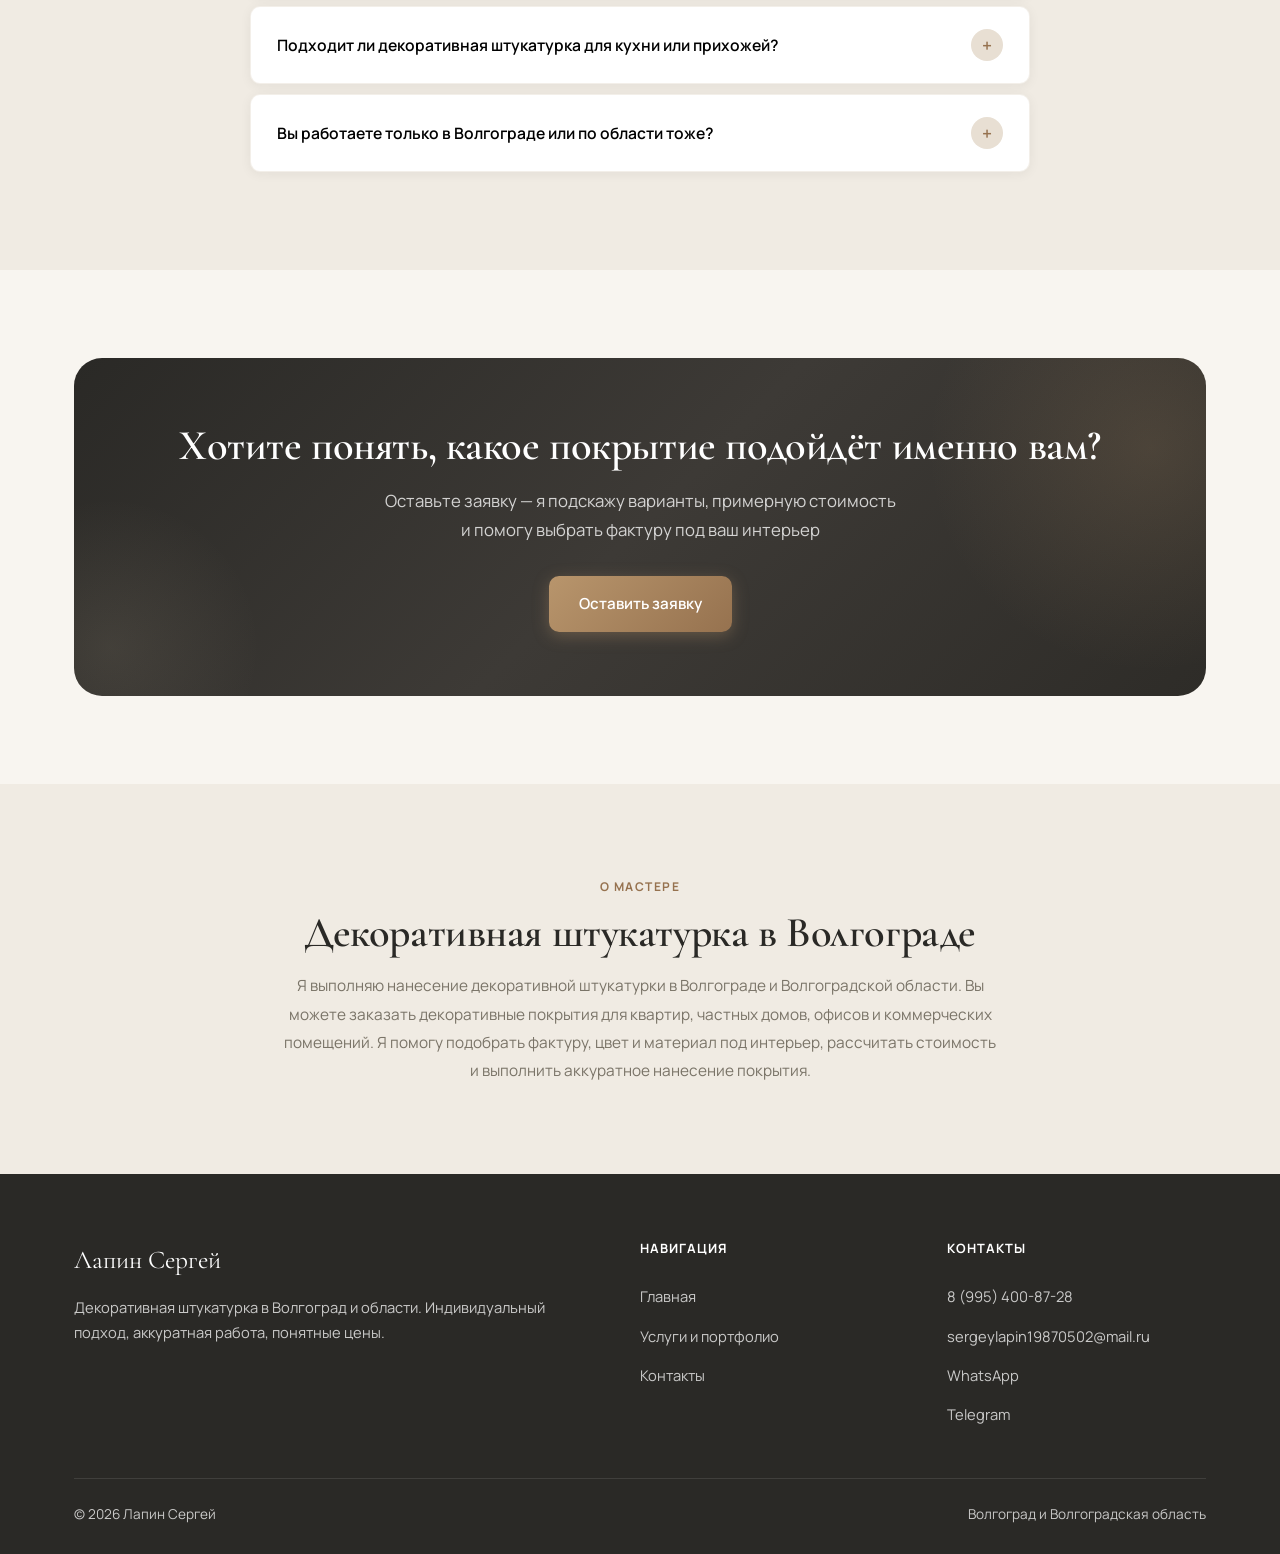
==== commit 46eff2fe: "новые услуги с фото" ====
--- a/index.html
+++ b/index.html
@@ -78,27 +78,8 @@
           <p class="lead-magnet__text">Бесплатная консультация по выбору декоративной штукатурки для вашего интерьера</p>
           <a href="contacts.html#form" class="btn btn--primary">Получить консультацию</a>
         </div>
-      </div>
-    </section>
-
-    <!-- Карусель фото работ — замените src на свои файлы, например images/work-1.jpg -->
-    <section class="section">
-      <div class="container">
-        <div class="section-header reveal">
-          <span class="section-label">Портфолио</span>
-          <h2 class="section-title">Фото моих работ</h2>
-          <p class="section-subtitle">Листайте стрелками или свайпом на телефоне</p>
-        </div>
-        <div class="works-carousel reveal" aria-label="Галерея работ">
-          <button type="button" class="works-carousel__btn works-carousel__btn--prev" aria-label="Предыдущее фото">‹</button>
-          <div class="works-carousel__viewport">
-            <div class="works-carousel__track" data-portfolio-carousel></div>
-          </div>
-          <button type="button" class="works-carousel__btn works-carousel__btn--next" aria-label="Следующее фото">›</button>
-          <div class="works-carousel__dots" role="tablist" aria-label="Выбор слайда"></div>
-        </div>
-        <p style="text-align: center; margin-top: 28px;">
-          <a href="services.html#portfolio" class="btn btn--secondary">Смотреть все услуги и работы</a>
+        <p style="text-align: center; margin-top: 24px;">
+          <a href="services.html#services" class="btn btn--secondary">Смотреть услуги и образцы покрытий</a>
         </p>
       </div>
     </section>
@@ -349,9 +330,6 @@
   </div>
 
   <script src="js/config.js"></script>
-  <script src="js/portfolio-data.js"></script>
-  <script src="js/carousel.js"></script>
-  <script src="js/portfolio-render.js"></script>
   <script src="js/main.js"></script>
 </body>
 </html>
--- a/css/style.css
+++ b/css/style.css
@@ -1263,126 +1263,138 @@
   .btn-group .btn { width: 100%; }
 }
 
-/* ---- Works carousel (главная) ---- */
-.works-carousel {
+/* ---- Flip cards (услуги с образцами) ---- */
+.flip-cards-grid {
+  display: grid;
+  grid-template-columns: repeat(3, 1fr);
+  gap: 24px;
+}
+
+.flip-card {
+  display: block;
+  width: 100%;
+  padding: 0;
+  border: none;
+  background: none;
+  cursor: pointer;
+  text-align: left;
+  perspective: 1200px;
+  min-height: 340px;
+  font: inherit;
+  color: inherit;
+}
+
+.flip-card:focus-visible {
+  outline: 3px solid var(--color-accent);
+  outline-offset: 4px;
+  border-radius: var(--radius-md);
+}
+
+.flip-card__inner {
   position: relative;
-  max-width: 920px;
-  margin: 0 auto;
-}
-
-.works-carousel__viewport {
+  width: 100%;
+  min-height: 340px;
+  transition: transform 0.65s cubic-bezier(0.4, 0, 0.2, 1);
+  transform-style: preserve-3d;
+}
+
+.flip-card--flipped .flip-card__inner {
+  transform: rotateY(180deg);
+}
+
+.flip-card__face {
+  position: absolute;
+  inset: 0;
+  backface-visibility: hidden;
+  -webkit-backface-visibility: hidden;
+  border-radius: var(--radius-md);
   overflow: hidden;
-  border-radius: var(--radius-lg);
-  box-shadow: var(--shadow-lg);
+  box-shadow: var(--shadow-sm);
+  border: 1px solid rgba(232, 223, 211, 0.6);
+}
+
+.flip-card__front {
+  background: var(--color-white);
+  padding: 32px 28px;
+  display: flex;
+  flex-direction: column;
+}
+
+.flip-card__front .card__icon {
+  margin-bottom: 16px;
+}
+
+.flip-card__front .card__title {
+  margin-bottom: 10px;
+}
+
+.flip-card__front .card__text {
+  flex: 1;
+}
+
+.flip-card__back {
+  transform: rotateY(180deg);
   background: var(--color-graphite);
-}
-
-.works-carousel__track {
-  display: flex;
-  transition: transform 0.55s cubic-bezier(0.4, 0, 0.2, 1);
-}
-
-.works-carousel__slide {
-  flex: 0 0 100%;
-  position: relative;
-}
-
-.works-carousel__slide img {
+  display: flex;
+  flex-direction: column;
+  min-height: 340px;
+}
+
+.flip-card__img {
   width: 100%;
-  aspect-ratio: 16/10;
+  flex: 1 1 auto;
+  min-height: 280px;
+  max-height: calc(100% - 52px);
   object-fit: cover;
   display: block;
-}
-
-.works-carousel__caption {
+  background: var(--color-beige);
+}
+
+.flip-card__sample-label {
+  padding: 14px 18px;
+  background: rgba(42, 41, 38, 0.92);
+  color: var(--color-white);
+  font-weight: 600;
+  font-size: 0.95rem;
+  text-align: center;
+}
+
+.flip-card__hint {
+  display: block;
+  margin-top: 16px;
+  font-size: 0.8rem;
+  font-weight: 600;
+  color: var(--color-accent-dark);
+}
+
+.flip-card__hint--back {
   position: absolute;
+  bottom: 52px;
   left: 0;
   right: 0;
-  bottom: 0;
-  padding: 28px 24px 22px;
-  background: linear-gradient(transparent, rgba(42, 41, 38, 0.88));
-  color: var(--color-white);
-}
-
-.works-carousel__caption h3 {
-  color: var(--color-white);
-  font-size: 1.35rem;
-  margin-bottom: 6px;
-}
-
-.works-carousel__caption p {
-  font-size: 0.9rem;
-  color: rgba(255, 255, 255, 0.82);
+  text-align: center;
+  color: rgba(255, 255, 255, 0.85);
+  text-shadow: 0 1px 4px rgba(0, 0, 0, 0.5);
   margin: 0;
-}
-
-.works-carousel__btn {
-  position: absolute;
-  top: 50%;
-  transform: translateY(-50%);
-  z-index: 2;
-  width: 48px;
-  height: 48px;
-  border: none;
-  border-radius: 50%;
-  background: rgba(255, 255, 255, 0.95);
-  color: var(--color-graphite);
-  font-size: 1.75rem;
-  line-height: 1;
-  cursor: pointer;
-  box-shadow: var(--shadow-md);
-  transition: transform var(--transition), background var(--transition);
-  display: flex;
-  align-items: center;
-  justify-content: center;
-  padding-bottom: 4px;
-}
-
-.works-carousel__btn:hover {
-  transform: translateY(-50%) scale(1.06);
-  background: var(--color-white);
-}
-
-.works-carousel__btn--prev { left: -16px; }
-.works-carousel__btn--next { right: -16px; }
-
-.works-carousel__dots {
-  display: flex;
-  justify-content: center;
-  gap: 10px;
-  margin-top: 22px;
-}
-
-.works-carousel__dot {
-  width: 10px;
-  height: 10px;
-  border-radius: 50%;
-  border: none;
-  background: var(--color-beige);
-  cursor: pointer;
-  padding: 0;
-  transition: transform var(--transition), background var(--transition);
-}
-
-.works-carousel__dot--active {
-  background: var(--color-accent);
-  transform: scale(1.25);
-}
-
-.works-carousel__hint {
-  text-align: center;
-  font-size: 0.85rem;
-  color: var(--color-stone);
-  margin-top: 12px;
-}
-
-@media (max-width: 768px) {
-  .works-carousel__btn--prev { left: 8px; }
-  .works-carousel__btn--next { right: 8px; }
-  .works-carousel__btn {
-    width: 40px;
-    height: 40px;
-    font-size: 1.4rem;
-    background: rgba(255, 255, 255, 0.9);
+  padding: 0 12px;
+}
+
+@media (max-width: 992px) {
+  .flip-cards-grid {
+    grid-template-columns: repeat(2, 1fr);
   }
 }
+
+@media (max-width: 600px) {
+  .flip-cards-grid {
+    grid-template-columns: 1fr;
+  }
+
+  .flip-card {
+    min-height: 320px;
+  }
+
+  .flip-card__inner {
+    min-height: 320px;
+  }
+}
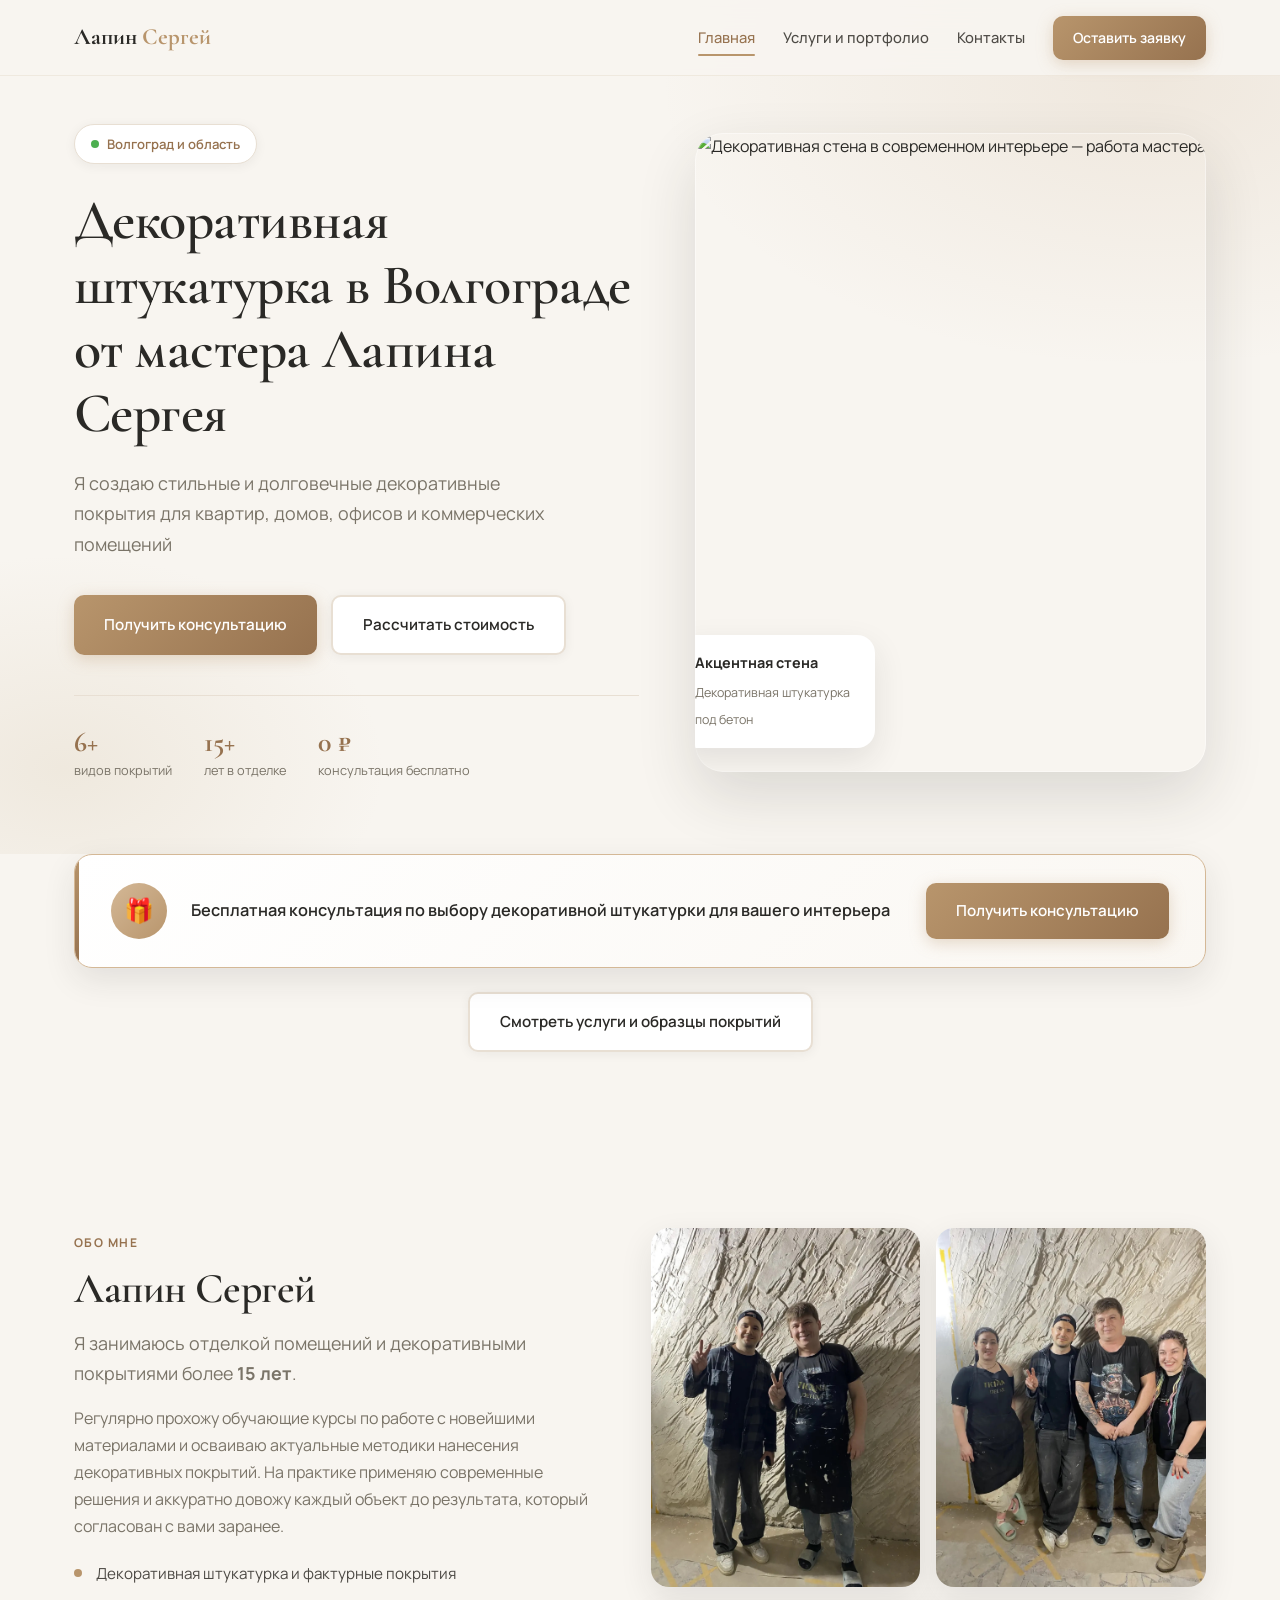
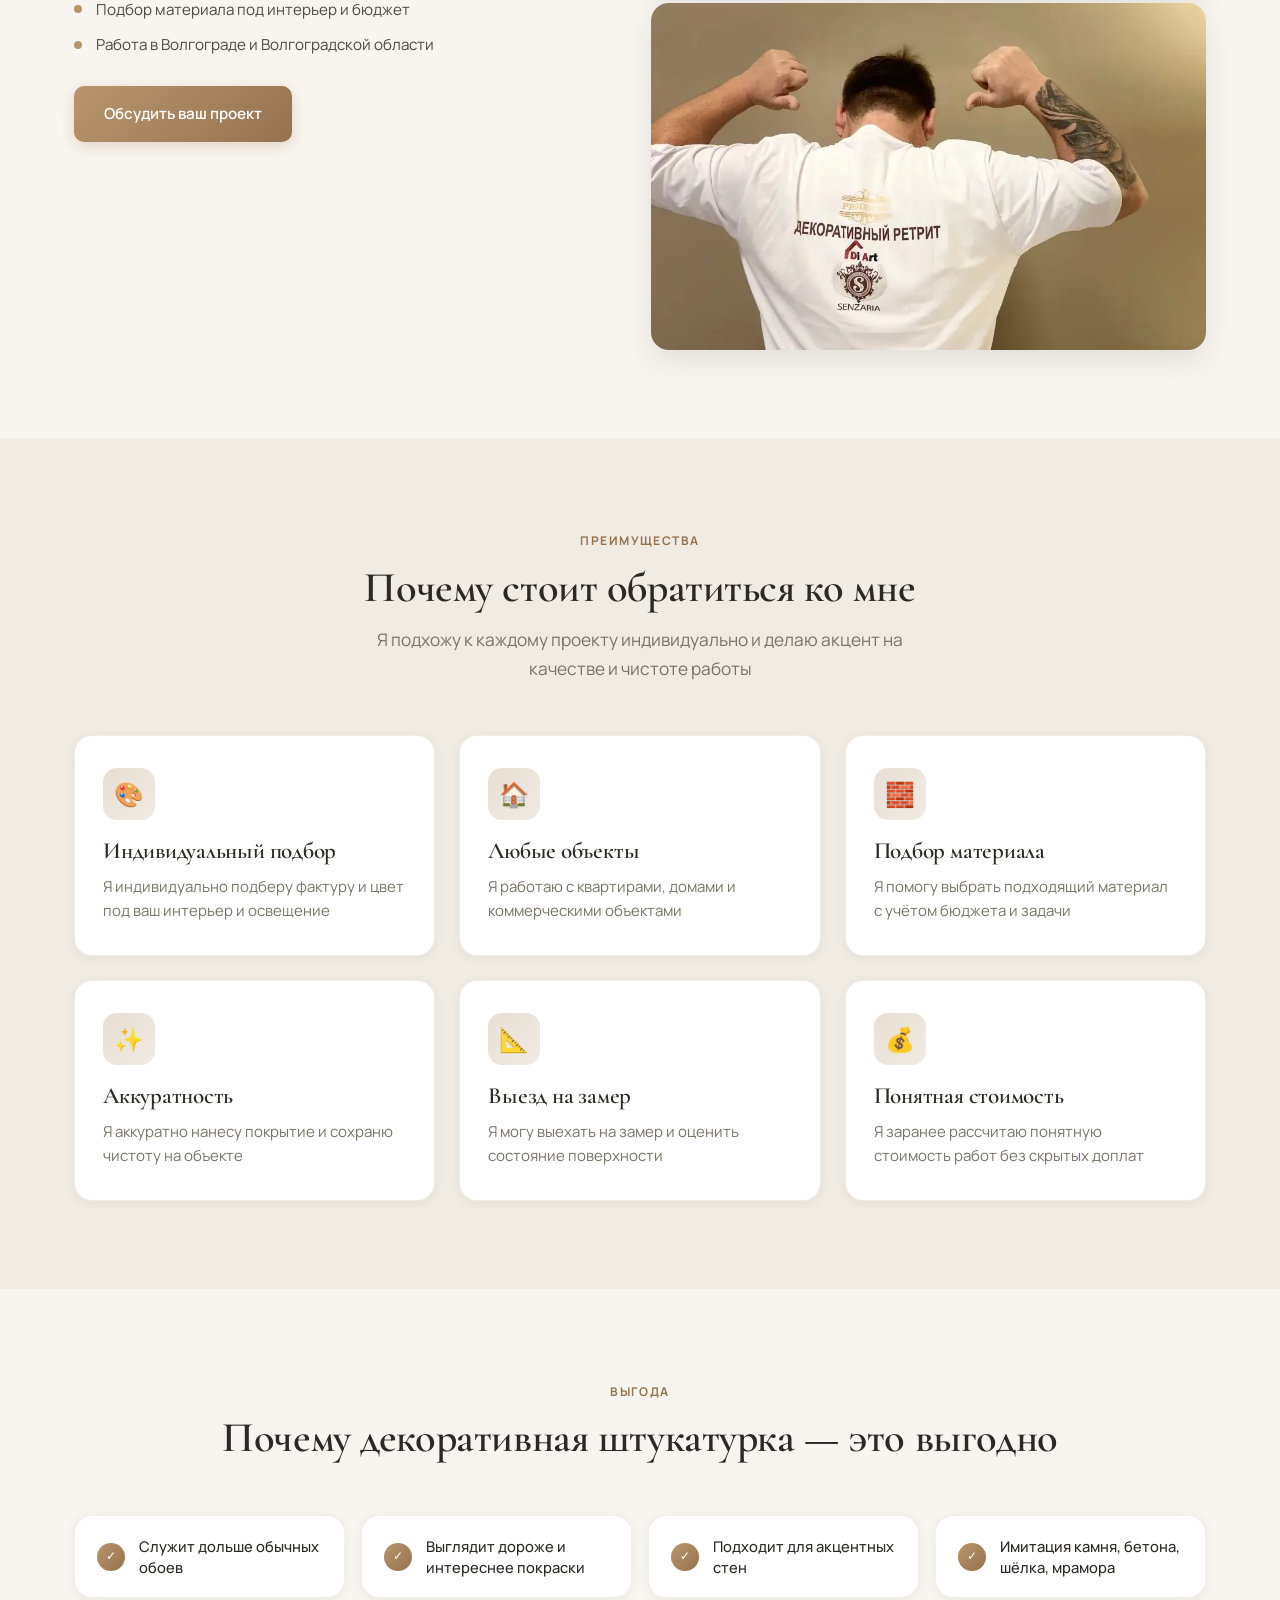
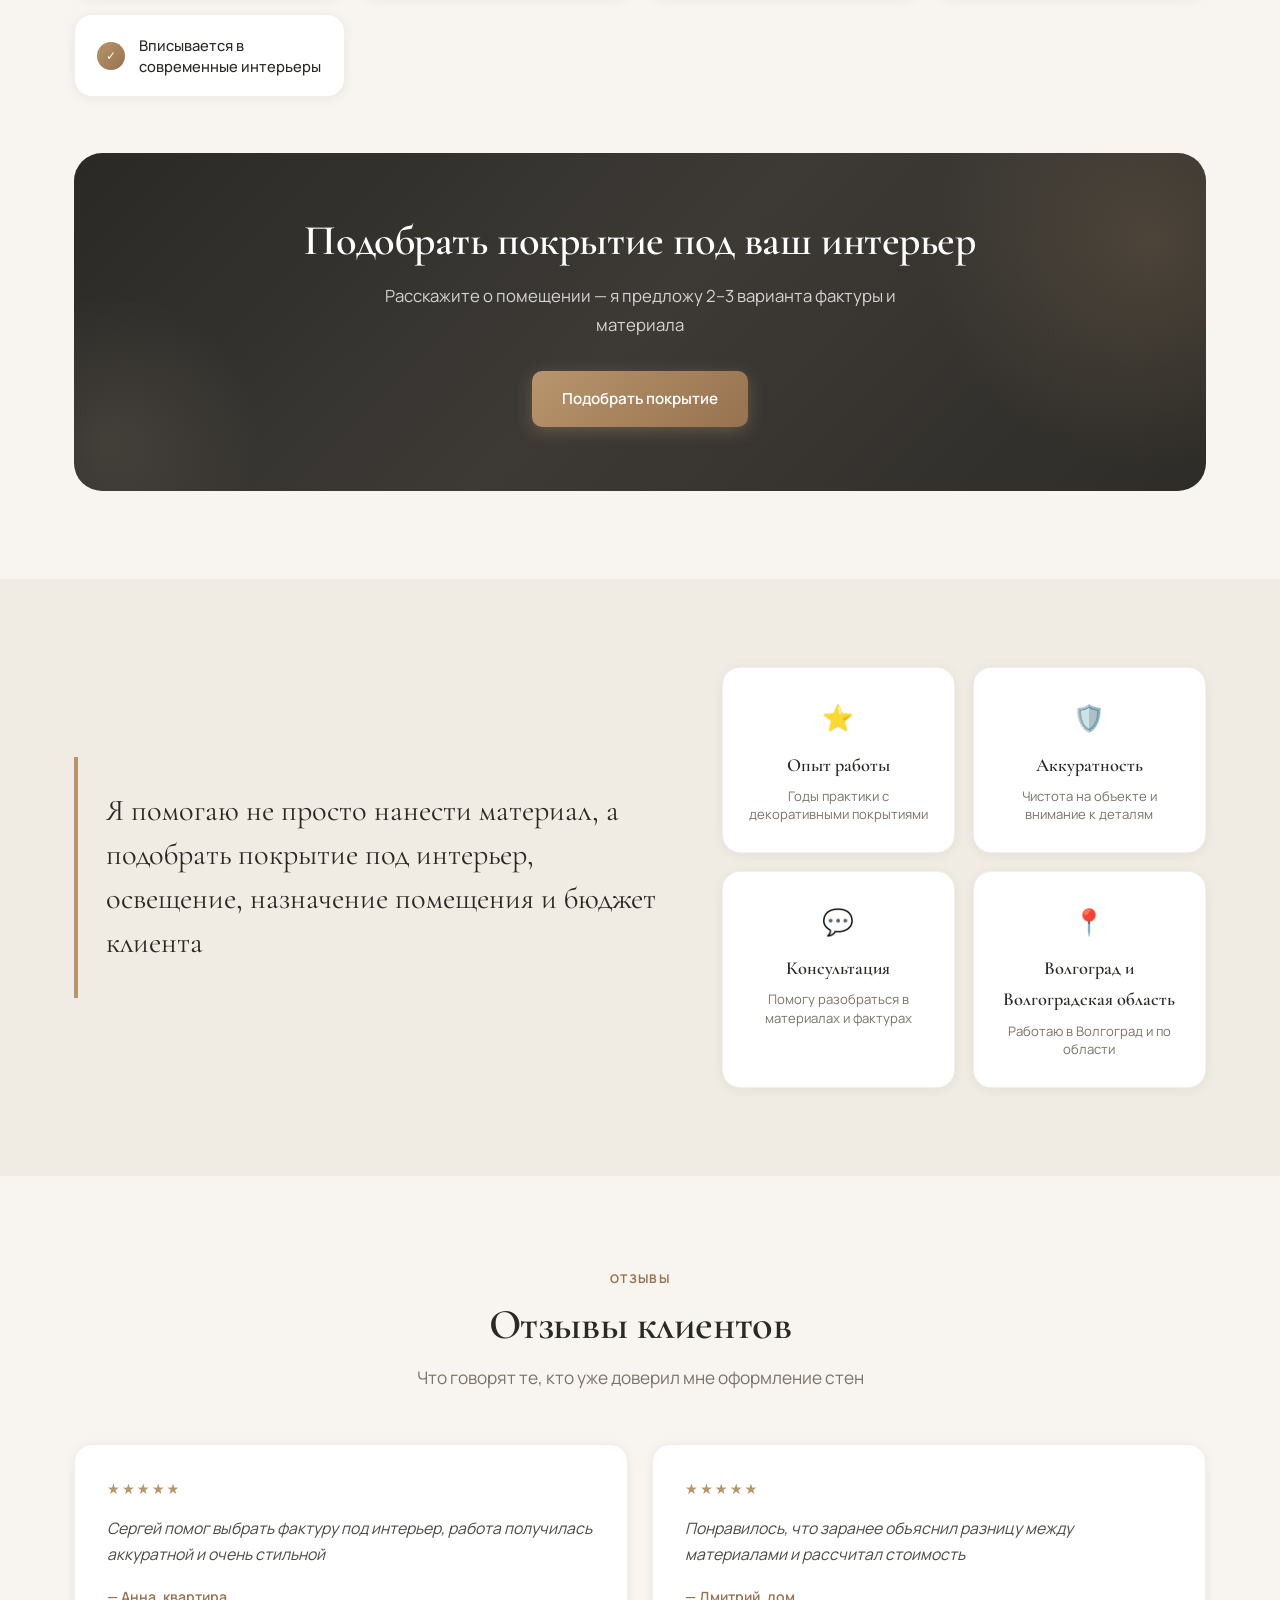
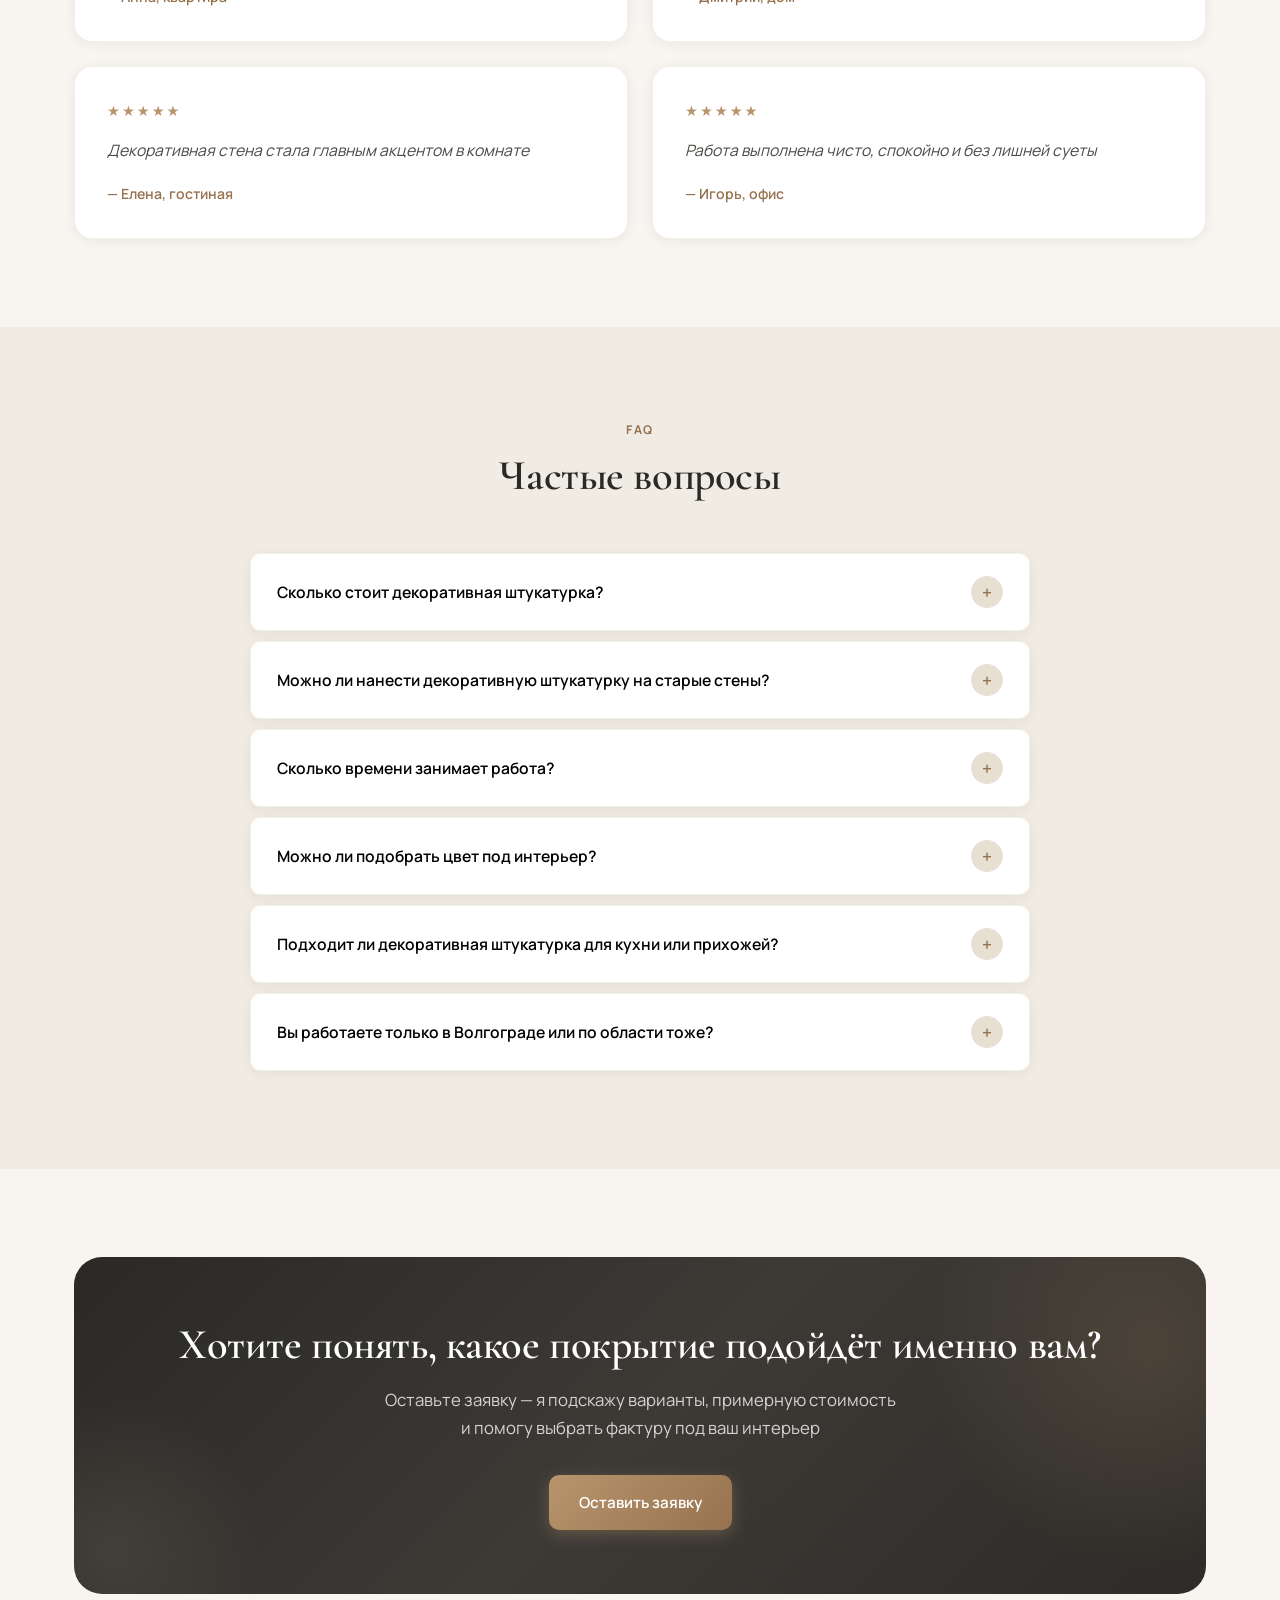
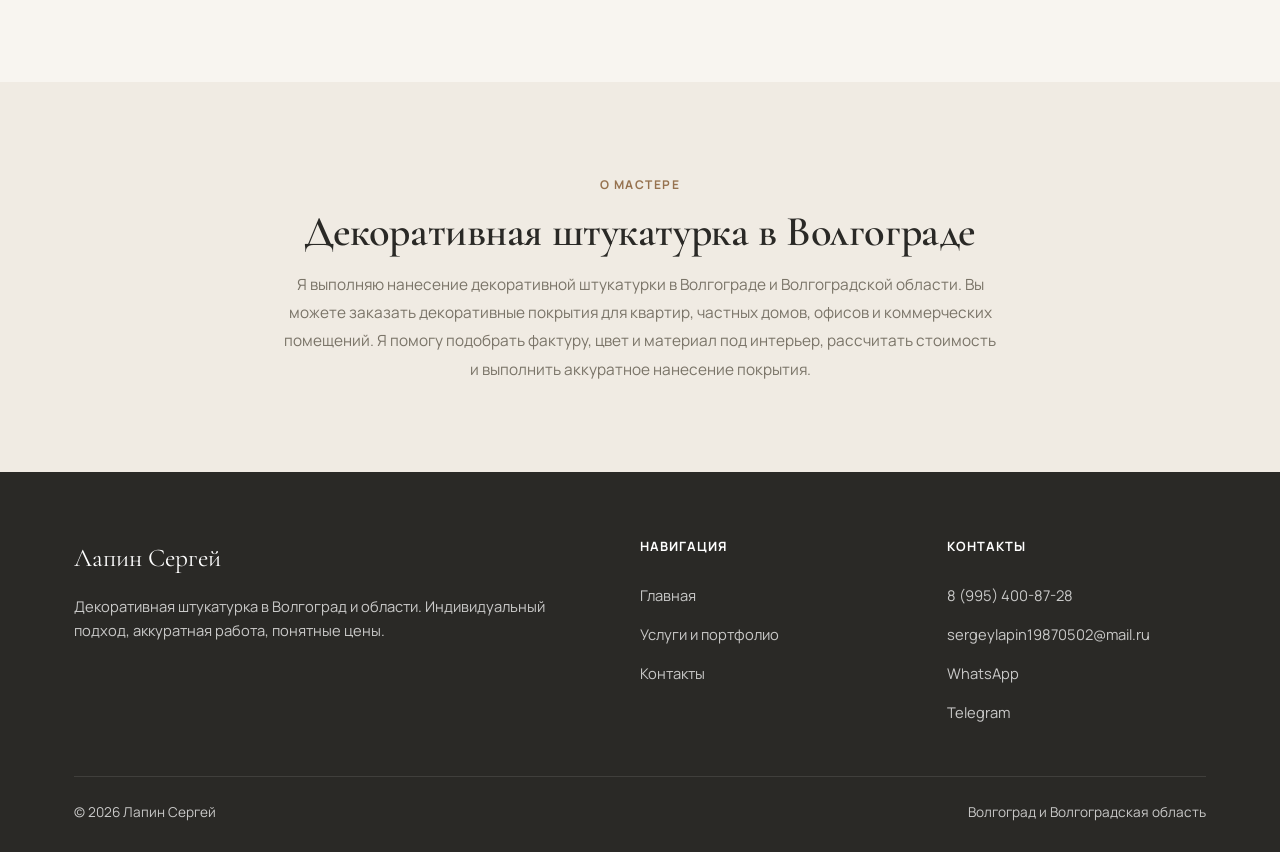
==== commit eb91c1a9: "фото обучения" ====
--- a/index.html
+++ b/index.html
@@ -48,8 +48,8 @@
               <div class="hero__stat-label">видов покрытий</div>
             </div>
             <div>
-              <div class="hero__stat-value">100%</div>
-              <div class="hero__stat-label">индивидуальный подход</div>
+              <div class="hero__stat-value">15+</div>
+              <div class="hero__stat-label">лет в отделке</div>
             </div>
             <div>
               <div class="hero__stat-value">0 ₽</div>
@@ -81,6 +81,34 @@
         <p style="text-align: center; margin-top: 24px;">
           <a href="services.html#services" class="btn btn--secondary">Смотреть услуги и образцы покрытий</a>
         </p>
+      </div>
+    </section>
+
+    <section class="section" id="about">
+      <div class="container about-me">
+        <div class="about-me__content reveal">
+          <span class="section-label">Обо мне</span>
+          <h2 class="section-title">Лапин Сергей</h2>
+          <p class="about-me__lead">Я занимаюсь отделкой помещений и декоративными покрытиями более <strong>15 лет</strong>.</p>
+          <p>Регулярно прохожу обучающие курсы по работе с новейшими материалами и осваиваю актуальные методики нанесения декоративных покрытий. На практике применяю современные решения и аккуратно довожу каждый объект до результата, который согласован с вами заранее.</p>
+          <ul class="about-me__list">
+            <li>Декоративная штукатурка и фактурные покрытия</li>
+            <li>Подбор материала под интерьер и бюджет</li>
+            <li>Работа в Волгограде и Волгоградской области</li>
+          </ul>
+          <a href="contacts.html#form" class="btn btn--primary">Обсудить ваш проект</a>
+        </div>
+        <div class="about-me__gallery reveal">
+          <figure class="about-me__photo">
+            <img src="images/works/014.jpeg" alt="Сергей Лапин на объекте — нанесение декоративного покрытия" width="600" height="800" loading="lazy">
+          </figure>
+          <figure class="about-me__photo">
+            <img src="images/works/013jpeg.jpeg" alt="Команда мастеров на фоне декоративной фактурной стены" width="600" height="800" loading="lazy">
+          </figure>
+          <figure class="about-me__photo about-me__photo--wide">
+            <img src="images/works/010.jpeg" alt="Обучение и профессиональные материалы для декоративной отделки" width="600" height="800" loading="lazy">
+          </figure>
+        </div>
       </div>
     </section>
 
--- a/css/style.css
+++ b/css/style.css
@@ -1398,3 +1398,84 @@
     min-height: 320px;
   }
 }
+
+/* ---- About me ---- */
+.about-me {
+  display: grid;
+  grid-template-columns: 1fr 1.05fr;
+  gap: 48px;
+  align-items: start;
+}
+
+.about-me__lead {
+  font-size: 1.12rem;
+  margin-bottom: 16px;
+  line-height: 1.65;
+}
+
+.about-me__content p {
+  color: var(--color-stone);
+  margin-bottom: 16px;
+  line-height: 1.7;
+}
+
+.about-me__list {
+  margin: 20px 0 28px;
+  padding: 0;
+}
+
+.about-me__list li {
+  position: relative;
+  padding-left: 22px;
+  margin-bottom: 10px;
+  color: var(--color-graphite-light);
+  font-size: 0.95rem;
+}
+
+.about-me__list li::before {
+  content: '';
+  position: absolute;
+  left: 0;
+  top: 0.55em;
+  width: 8px;
+  height: 8px;
+  border-radius: 50%;
+  background: var(--color-accent);
+}
+
+.about-me__gallery {
+  display: grid;
+  grid-template-columns: 1fr 1fr;
+  gap: 16px;
+}
+
+.about-me__photo {
+  margin: 0;
+  border-radius: var(--radius-md);
+  overflow: hidden;
+  box-shadow: var(--shadow-md);
+  aspect-ratio: 3/4;
+}
+
+.about-me__photo--wide {
+  grid-column: 1 / -1;
+  aspect-ratio: 16/10;
+}
+
+.about-me__photo img {
+  width: 100%;
+  height: 100%;
+  object-fit: cover;
+  display: block;
+}
+
+@media (max-width: 992px) {
+  .about-me {
+    grid-template-columns: 1fr;
+  }
+
+  .about-me__gallery {
+    max-width: 520px;
+    margin: 0 auto;
+  }
+}
